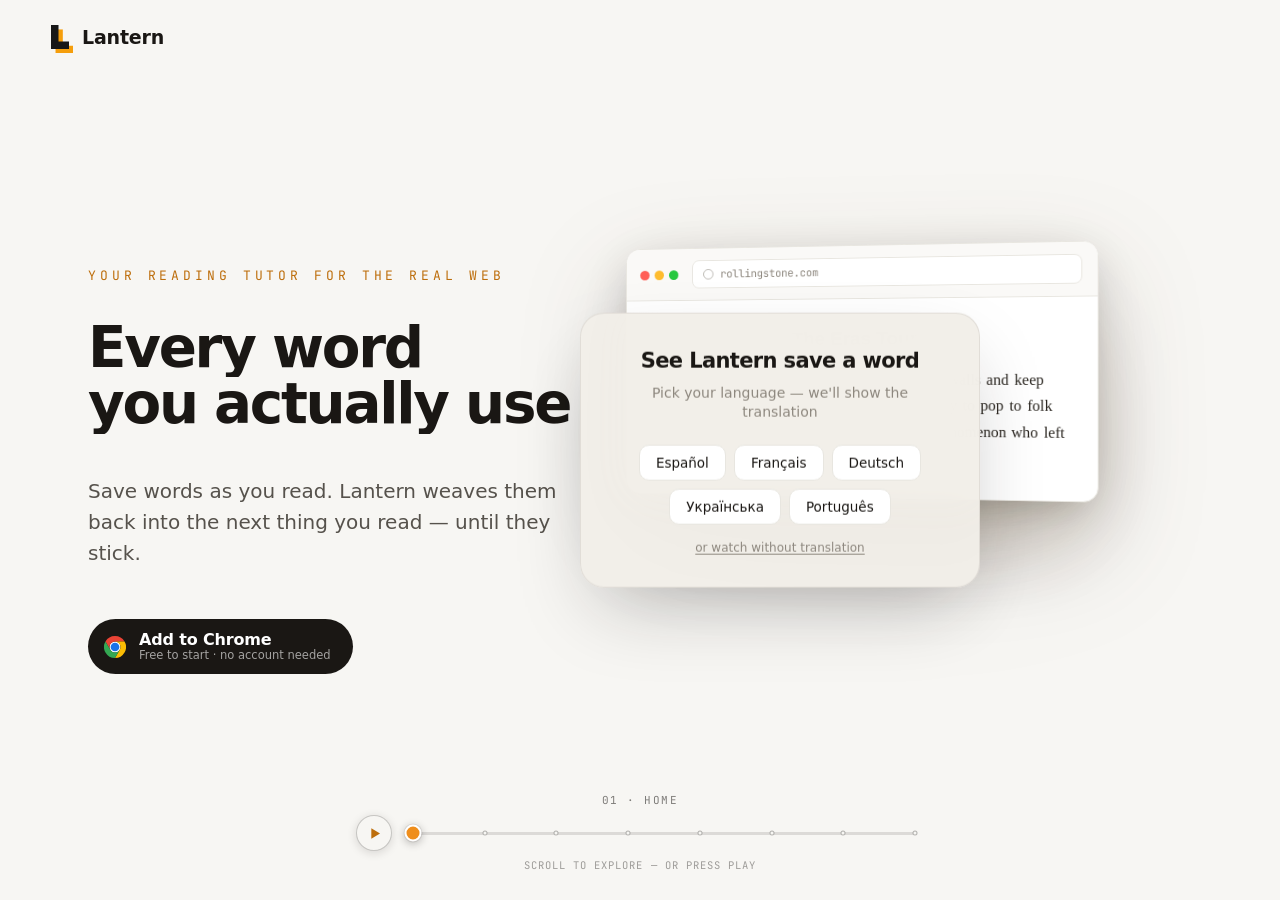
==== index.html @ 9d5beec1 "Mobile: adaptive browser-window height per screen (1-6), morphing Stop relying on hand-tuned per-pha" ====
<!DOCTYPE html>
<html lang="en">
<head>
<meta charset="UTF-8" />
<meta name="viewport" content="width=device-width, initial-scale=1.0" />
<title>Lantern — Learn Languages While You Read</title>
<meta name="description" content="Lantern turns any page you read into a language lesson — hard words glossed, passages simplified, the page talks back, every word quizzed until it sticks." />
<link rel="canonical" href="https://withlantern.ai/" />
<meta name="robots" content="index, follow, max-image-preview:large" />
<meta name="theme-color" content="#f5f0e8" />
<!-- Open Graph -->
<meta property="og:type" content="website" />
<meta property="og:url" content="https://withlantern.ai/" />
<meta property="og:site_name" content="Lantern" />
<meta property="og:locale" content="en_US" />
<meta property="og:title" content="Lantern — Learn Languages While You Read" />
<meta property="og:description" content="Your reading tutor for the real web — turn any page into a language lesson. Glossed, simplified, translated, discussed, and quizzed until the words stick." />
<meta property="og:image" content="https://withlantern.ai/og-image.png" />
<meta property="og:image:width" content="1200" />
<meta property="og:image:height" content="630" />
<meta property="og:image:alt" content="Lantern reading a web article — hard words glossed into your language as you read." />
<!-- Twitter -->
<meta name="twitter:card" content="summary_large_image" />
<meta name="twitter:title" content="Lantern — Learn Languages While You Read" />
<meta name="twitter:description" content="Your reading tutor for the real web — every page becomes a language lesson." />
<meta name="twitter:image" content="https://withlantern.ai/og-image.png" />
<meta name="twitter:image:alt" content="Lantern reading a web article — hard words glossed into your language as you read." />
<link rel="icon" type="image/svg+xml" href="favicon.svg" />
<!-- Structured data: Chrome extension is a SoftwareApplication -->
<script type="application/ld+json">
{
  "@context": "https://schema.org",
  "@type": "SoftwareApplication",
  "name": "Lantern",
  "applicationCategory": "EducationalApplication",
  "operatingSystem": "Chrome",
  "browserRequirements": "Requires Google Chrome",
  "url": "https://withlantern.ai/",
  "description": "Lantern is a Chrome extension that turns any page you read into a language lesson — hard words glossed, passages simplified, the page talks back, and every word is quizzed until it sticks.",
  "offers": { "@type": "Offer", "price": "0", "priceCurrency": "USD" }
}
</script>
<link rel="preconnect" href="https://fonts.googleapis.com" />
<link rel="preconnect" href="https://fonts.gstatic.com" crossorigin />
<link rel="preconnect" href="https://api.fontshare.com" crossorigin />
<link href="https://api.fontshare.com/v2/css?f[]=general-sans@400,500,600,700&display=swap" rel="stylesheet" />
<link href="https://fonts.googleapis.com/css2?family=JetBrains+Mono:wght@400;500;600&display=swap" rel="stylesheet" />
<link href="lantern-v3.css" rel="stylesheet" />
<style>
/* ===== HERO PHASE 2 ===== */

#hero .hero-stage { transition: transform 0.8s cubic-bezier(.4,0,.2,1); }
/* phase 2: wider browser slides left so its right edge stays on-screen */
body.hero-p2 #hero .hero-stage { transform: translateX(-5vw); }
/* P3 holds the stage exactly where P2 left it — the in-browser text is the SAME
   words (page-en → tr-page), so any stage shift here reads as that text jumping.
   Only the affordance (words → sentences) and the left copy change. */
body.hero-p3 #hero .hero-stage { transform: translateX(-5vw); }
/* P4: shift right + rise — browser moves noticeably between phases */
body.hero-p4 #hero .hero-stage { transform: translateX(calc(-5vw + 1.5%)) translateY(-28px); }
/* P5: shift left + drop */
body.hero-p5 #hero .hero-stage { transform: translateX(calc(-5vw - 4.5%)) translateY(12px); }

#hero .browser {
  position: relative;                /* tpanel + discuss dock anchor to the browser viewport */
  transform: perspective(1300px) rotateY(-4.4deg) scale(0.9);
  transform-origin: 50% 50%;
  transition: transform 0.8s cubic-bezier(.4,0,.2,1), box-shadow 0.6s ease;
}
/* tr-active: the browser holds still on ALL viewports — only the riser sentence
   card gets the 3D pop. Shadow stays neutral. */
body.hero-p3 #hero.tr-active .browser {
  transform: perspective(1300px) rotateY(0deg) !important;   /* flat — same pose as P2, browser holds still */
  box-shadow: inherit;
}
#hero .browser,
body.hero-p2 #hero .browser,
body.hero-p3 #hero .browser,
body.hero-p4 #hero .browser {
  width: min(593px, 41.1vw) !important;
  max-width: none !important;
}
body.hero-p2 #hero .browser { transform: perspective(1300px) rotateY(0deg) !important; }
body.hero-p3 #hero .browser { transform: perspective(1300px) rotateY(0deg) !important; }   /* flat, same as P2 — text doesn't tilt on the P2→P3 swap */
body.hero-p4 #hero .browser { transform: perspective(1300px) rotateY(0deg) !important; }   /* flat — same pose as Immerse, the frame doesn't tilt on the swap */
/* DISCUSS morph: once the chat dock is open (disc-open), the browser eases LEFT to
   become the left-hand backdrop object while the chat floats near screen-centre —
   applied on .browser (not the stage) so the stage-anchored dock holds still */
body.hero-p4.disc-open #hero .browser { transform: perspective(1300px) rotateY(0deg) translateX(-72px) !important; }
body.hero-p5 #hero .browser { transform: perspective(1300px) rotateY(0deg) !important; }   /* flat — same pose as Immerse */

#hero .hero-copy {
  transition: opacity 0.5s ease, transform 0.65s cubic-bezier(.4,0,.2,1);
}
body.hero-p2 #hero .hero-copy {
  opacity: 0;
  transform: translateX(-100px);
  pointer-events: none;
}

#hero .hw-card { transition: transform 0.45s cubic-bezier(.4,0,.2,1), opacity 0.35s ease; }
body.hero-p2 #hero .hw-card  { opacity: 0 !important; pointer-events: none; }
#hero .hw-card .wordcard { transform: rotate(var(--rot, 0deg)); }
/* big word-cards drift gently in the air once they settle (overrides lantern-v3.css, which pinned them static) */
#hero .hw-card.rested { animation: card-bob var(--cbdur, 4.6s) ease-in-out infinite; animation-delay: var(--cbdel, 0s); }
/* transitions live on the base selector so the return direction animates too */
#hero .hw-onboard { transition: opacity 0.3s ease; }
body.hero-p2 #hero .hw-onboard { opacity: 0; pointer-events: none; }
/* lang pill lives in the topbar — persistent (наскрізна): visible across EVERY
   hero phase, not only P3, so a returning visitor can always re-pick the gloss
   language. margin-left:auto pulls it out of the centre and groups it with the
   install pill on the right (logo alone left, controls clustered right). */
.topbar .hw-lang { position: relative; margin-left: auto; margin-right: clamp(14px, 2vw, 26px); opacity: 1; pointer-events: auto; transition: opacity 0.3s ease; }
.topbar { pointer-events: none; }
.topbar .brand, .topbar .hw-lang, .topbar .pill { pointer-events: auto; }

#hero .hero-copy   { grid-column: 1; grid-row: 1; }
#hero .hero-stage  { grid-column: 2; grid-row: 1; position: relative; }

#hero .hero-copy-p2 {
  grid-column: 1; grid-row: 1;
  align-self: center; min-width: 0; max-width: 420px;
  opacity: 0; transform: translateY(56px); pointer-events: none;
  transition: opacity 0.6s ease 0.18s, transform 0.72s cubic-bezier(.4,0,.2,1) 0.1s;
}
body.hero-p2 #hero .hero-copy-p2 { opacity: 1; transform: none; pointer-events: auto; }
#hero .hero-copy-p2 .p2-eyebrow,
#hero .hero-copy-p3 .p2-eyebrow,
#hero .hero-copy-p4 .p2-eyebrow {
  font-family: var(--mono, 'JetBrains Mono', monospace);
  font-size: 12px; letter-spacing: .22em; text-transform: uppercase;
  color: var(--amber-deep, #c96b00); margin-bottom: 32px;
}
#hero .hero-copy-p2 h2,
#hero .hero-copy-p3 h2,
#hero .hero-copy-p4 h2 {
  font-weight: 700; letter-spacing: -.035em;
  font-size: clamp(32px, 3.5vw, 50px); line-height: 1.04; margin: 0 0 34px;
}
#hero .hero-copy-p2 .p2-sub,
#hero .hero-copy-p3 .p2-sub,
#hero .hero-copy-p4 .p2-sub {
  font-size: clamp(15px, 1.5vw, 18px); color: var(--ink-70, rgba(26,23,20,.7));
  line-height: 1.58; max-width: 36ch; margin: 0;
}

/* HOME shows only the lead paragraph; this dense 2nd paragraph stays clipped away
   (clip-path + max-height:0) until SIMPLIFY (screen 2), where it reveals and gets
   simplified. overflow:visible lets the simp-dot peek out past the left edge. */
.hero-extra {
  overflow: visible;
  opacity: 0;
  max-height: 0;
  clip-path: inset(0 0 100% 0);
  transition: clip-path 1s cubic-bezier(.4,0,.2,1) 0.12s, opacity 0.65s ease 0.3s, max-height 1s cubic-bezier(.4,0,.2,1) 0.12s;
}
body.hero-p2 .hero-extra {
  clip-path: inset(0 -10px -40px -34px); /* negative left lets dot peek out */
  max-height: 500px;
  opacity: 1;
}

.scroll-cue { transition: opacity 0.3s ease; display: none !important; }
body.hero-p2 .scroll-cue { opacity: 0; }

/* mobile-only bottom nav cluster — hidden on desktop (shown in the ≤920px block) */
.m-navcluster { display: none; }
/* mobile-only relocated CTA clone — hidden on desktop */
.hcta-m { display: none; }
/* responsive visibility helpers */
.m-only { display: none; }
.d-only { display: block; }

/* worddeck: lift at-hero suppression in phase 2 */
body.hero-p2 #worddeck {
  opacity: 1 !important;
  pointer-events: auto !important;
  transition: opacity 0.35s ease, transform 0.5s cubic-bezier(.4,0,.2,1);
}

/* topbar stays transparent through every hero phase — modern floating header,
   no frosted band, no hairline. The controls (dark logo, gloss selector, dark
   pill) read fine on the light hero, and the content sits below the header line. */
body.hero-p2.at-hero .topbar {
  background: transparent !important;
  backdrop-filter: none !important;
  -webkit-backdrop-filter: none !important;
  box-shadow: none !important;
}
body.hero-p2.at-hero .topbar .nav-links {
  opacity: 1 !important; pointer-events: auto !important;
  transition: opacity 0.35s ease 0.2s;
}
body.hero-p2.at-hero .pill {
  opacity: 1 !important; visibility: visible !important;
  pointer-events: auto !important;
  transition: opacity 0.35s ease 0.25s, visibility 0s;
}

/* left nav dots */
.m-dotnav {
  position: fixed; left: 28px; top: 50%; transform: translateY(-50%);
  display: flex; flex-direction: column; gap: 8px; z-index: 200;
}
.m-dot-wrap {
  display: flex; align-items: center; gap: 9px;
  cursor: pointer; background: none; border: none; padding: 0;
}
.m-nav-slot {
  width: 15px; height: 15px; flex-shrink: 0;
  display: flex; align-items: center; justify-content: center;
}
.m-dot {
  width: 7px; height: 7px; border-radius: 50%;
  background: rgba(26,23,20,.25);
  transition: background 0.25s ease;
}
.m-icon {
  width: 15px; height: 15px; display: none;
  fill: var(--amber, #ef8e1c); stroke: var(--amber, #ef8e1c);
  stroke-width: 1; stroke-linecap: round; stroke-linejoin: round;
}
.m-dot-lbl {
  font-family: var(--mono, monospace); font-size: 10px;
  letter-spacing: .12em; text-transform: uppercase;
  color: rgba(26,23,20,.35); white-space: nowrap;
  opacity: 0; transition: color 0.3s ease, opacity 0.2s ease;
}
/* active tab — hide dot, show filled icon */
.m-dot-wrap.on .m-dot { display: none; }
.m-dot-wrap.on .m-icon { display: block; }
.m-dot-wrap.on .m-dot-lbl { color: var(--amber-deep, #c96b00); }
/* hover (non-active) */
.m-dot-wrap:not(.on):hover .m-dot { background: var(--ink, #1a1714); }
.m-dot-wrap:not(.on):hover .m-dot-lbl { color: var(--ink, #1a1714); }

/* === magnetic m-dotnav (mirrors index.html dotnav mechanic) === */
/* cancel the naive full-nav hover; per-dot opacity driven by --m instead */
.m-dotnav:hover .m-dot-lbl { opacity: 0; }
/* lean + swell driven by CSS vars set by JS */
.m-dot-wrap {
  transform: translateX(calc(var(--near, 0) * 6px + var(--m, 0) * 12px));
  transition: transform 0.14s ease-out;
}
.m-dotnav.peek .m-dot-lbl {
  opacity: var(--m, 0);
  transform: none;
  transition: opacity 0.12s, transform 0.14s;
}

/* ═══ desktop bottom deck — council verdict B: the side rail retires; navigation
   moves to a bottom media-player (caption + scrubber + PLAY), built mouse-native
   and as a real focusable slider. Driven through window.LanternPhases. ═══ */
#d-deck { display: none; }
@media (min-width: 921px) {
  .m-dotnav { display: none !important; }            /* side rail retired on desktop */
  .scroll-cue { display: none !important; }          /* deck's PLAY replaces the "scroll" hint */
  #d-deck {
    position: fixed; left: 50%; bottom: 26px; transform: translateX(-50%);
    z-index: 71; pointer-events: none;                /* children re-enable */
    display: flex; flex-direction: column; align-items: center; gap: 7px;
    transition: opacity .3s ease;
  }
  body.ph-cta #d-deck { opacity: 0; pointer-events: none; }   /* clear the install screen */
  .d-deck-cap {
    font-family: var(--mono, monospace); font-size: 11px; letter-spacing: .14em;
    text-transform: uppercase; white-space: nowrap; color: var(--ink, #1a1714);
    opacity: .55; transition: opacity .18s ease;
  }
  .d-deck-row { display: flex; align-items: center; gap: 12px; pointer-events: none; }
  /* quiet nav hint (council, 7/7): tells first-timers the page is scrollytelling.
     Lives under the scrubber, low-contrast, shown on HOME and faded once moved. */
  .d-deck-hint {
    font-family: var(--mono, monospace); font-size: 10.5px; letter-spacing: .1em;
    text-transform: uppercase; white-space: nowrap; color: var(--ink, #1a1714);
    opacity: 0; transform: translateY(-2px); pointer-events: none;
    transition: opacity .4s ease, transform .4s ease;
  }
  .d-deck-hint.show { opacity: .4; transform: none; }
  .d-playbtn {
    pointer-events: auto; flex-shrink: 0;
    width: 36px; height: 36px; border-radius: 50%;
    border: 1.5px solid rgba(26,23,20,.22); box-sizing: border-box;
    background: var(--paper, #f7f6f3); box-shadow: 0 2px 10px rgba(26,23,20,.14);
    display: flex; align-items: center; justify-content: center; padding: 0;
    cursor: pointer; transition: border-color .18s, background .18s, transform .12s;
  }
  .d-playbtn:hover { border-color: rgba(26,23,20,.42); }
  .d-playbtn:active { transform: scale(.92); }
  .d-playbtn:focus-visible { outline: 2px solid var(--amber, #ef8e1c); outline-offset: 3px; }
  .d-playbtn svg { width: 19px; height: 19px; fill: var(--amber-deep, #c96b00); }
  .d-playbtn .ic-stop { display: none; }
  .d-playbtn.playing { border-color: var(--amber, #ef8e1c); background: rgba(239,142,28,.10); }
  .d-playbtn.playing .ic-play { display: none; }
  .d-playbtn.playing .ic-stop { display: block; }

  .d-scrub {
    pointer-events: auto; width: min(46vw, 520px); padding: 13px 9px;
    cursor: pointer; touch-action: none; border-radius: 8px;
  }
  .d-scrub:focus-visible { outline: 2px solid var(--amber, #ef8e1c); outline-offset: 2px; }
  .d-scrub.drag:focus-visible, .d-scrub.drag:focus { outline: none; }
  .d-track { position: relative; height: 3px; border-radius: 2px; background: rgba(26,23,20,.12); }
  .d-tick {
    position: absolute; top: 50%; width: 5px; height: 5px; border-radius: 50%;
    transform: translate(-50%,-50%); background: var(--paper, #f7f6f3);
    border: 1px solid rgba(26,23,20,.30); box-sizing: border-box;
    transition: background .25s, border-color .25s;
  }
  .d-tick.passed { background: var(--amber, #ef8e1c); border-color: var(--amber, #ef8e1c); }
  .d-fill {
    position: absolute; left: 0; top: 0; bottom: 0; width: 0; border-radius: 2px;
    background: linear-gradient(90deg, rgba(239,142,28,.45), var(--amber, #ef8e1c));
    transition: width .45s cubic-bezier(.3,.1,.25,1);
  }
  .d-scrub.drag .d-fill { transition: none; }
  .d-ball {
    position: absolute; left: 0; top: 50%; width: 17px; height: 17px; border-radius: 50%;
    transform: translate(-50%,-50%); background: var(--amber, #ef8e1c);
    border: 2.5px solid #fff; box-sizing: border-box;
    box-shadow: 0 2px 8px rgba(26,23,20,.30), 0 0 0 1px rgba(26,23,20,.08);
    cursor: grab; transition: left .45s cubic-bezier(.3,.1,.25,1);
  }
  .d-scrub.drag .d-ball { transition: none; cursor: grabbing; }
  .d-goal {
    position: absolute; top: 50%; width: 13px; height: 13px; border-radius: 50%;
    transform: translate(-50%,-50%); border: 2px solid var(--amber-deep, #c96b00);
    box-sizing: border-box; opacity: 0; transition: opacity .25s ease;
  }
  .d-scrub.chasing .d-goal { opacity: .8; }
  @media (prefers-reduced-motion: reduce) {
    .d-fill, .d-ball, .d-tick { transition: none; }
  }
}

/* hero simplify dot: fade in after text is visible; on hover it eases up a touch
   (smooth, no bounce). transform MUST be in this transition list — this id rule
   overrides .simp-dot's own transform transition from lantern-v3.css, so without
   it the hover scale would snap instantly. */
#hero-simp-dot {
  opacity: 0; pointer-events: none;
  transition: opacity 0.35s ease 1s,
              transform 0.3s cubic-bezier(.25,.8,.35,1),
              box-shadow 0.3s ease, background 0.3s ease;
}
body.hero-p2 #hero-simp-dot { opacity: 1; pointer-events: auto; }
/* …but never in P3/P4 (hero-p2 stays on body there): the dot is invisible yet an explicit
   pointer-events:auto re-enables hit-testing through the page-en's pointer-events:none */
body.hero-p3 #hero-simp-dot { pointer-events: none !important; }
/* hover the dot → light amber wash hints "this paragraph will simplify",
   and the dot itself scales up smoothly */
#hero .sv-para.simp { border-radius: 9px; transition: background 0.25s ease; }
#hero .sv-para.simp:has(#hero-simp-dot:hover) { background: rgba(239,142,28,0.10); }
#hero-simp-dot:hover { transform: translate(-50%,-50%) scale(1.35); }

/* reading-level badge — a single chip pinned to the toolbar's top-right CORNER.
   It pops in showing C1 (the dense level), then the card FLIPS over to reveal B2.
   left/bottom:auto override lantern-v3.css's base .simp-level (left:50%, bottom:-28px),
   which would otherwise stretch this box across half the toolbar. */
.browser .url { position: relative; }
.browser .bbar { position: relative; }
.browser .simp-level {
  position: absolute; right: 24px; top: 50%; left: auto; bottom: auto;
  display: block; width: 34px; height: 22px;
  transform-origin: right center;
  opacity: 0; transform: translateY(-50%) scale(.5);
  transition: opacity .3s ease, transform .5s cubic-bezier(.2,1.12,.3,1);
  pointer-events: none; z-index: 4;
  perspective: 240px;                 /* gives the flip its depth */
}
.browser .simp-level.show { opacity: 1; transform: translateY(-50%) scale(1); }

/* the flipping card: two faces back-to-back, rotated on rolled */
.browser .simp-level .sl-flip {
  position: relative; width: 100%; height: 100%;
  transform-style: preserve-3d;
  transition: transform .62s cubic-bezier(.4,.05,.2,1);
}
.browser .simp-level.rolled .sl-flip { transform: rotateY(180deg); }
.browser .simp-level .sl-face {
  position: absolute; inset: 0;
  display: flex; align-items: center; justify-content: center;
  font-family: var(--mono,'JetBrains Mono',monospace);
  font-size: 10.5px; font-weight: 700; letter-spacing: .04em;
  border-radius: 7px;                 /* rounded-rect corners, matching the CEFR chips on the MY VOCAB cards */
  backface-visibility: hidden; -webkit-backface-visibility: hidden;
}
/* front = C1 (dense), amber */
.browser .simp-level .sl-front {
  color: var(--amber-deep,#c96b00); background: rgba(176,106,44,.10);
  border: 1px solid rgba(176,106,44,.3);
}
/* back = B2 (your level), green — pre-rotated so it faces out after the flip */
.browser .simp-level .sl-back {
  color: #fff; background: var(--green,#5a9e5f); border: 1px solid var(--green,#5a9e5f);
  transform: rotateY(180deg);
}
.browser .simp-level.rolled.pulse .sl-back { animation: slpulse .72s ease; }

/* ===== HERO PHASE 3 — Translate ===== */

/* All three article layers stay position:absolute — simultaneous crossfade, no layout shifts */
#hero .browser .page { min-height: 220px; overflow: hidden; transition: min-height 1s cubic-bezier(.4,0,.2,1) 0.12s; }
/* P2: browser expands smoothly as the 2nd paragraph reveals — min-height drives height, pages stay absolute */
body.hero-p2 #hero .browser .page { min-height: 340px; }

#hero .page-en {
  position: absolute; top: 0; left: 0; right: 0;
  overflow: visible;
  transition: opacity 0.26s ease;
}
body.hero-p3 #hero .page-en { opacity: 0; pointer-events: none; transition: opacity 0.20s ease; }

/* translation page */
#hero .tr-page {
  position: absolute; top: 0; left: 0; right: 0;
  padding: 26px 32px;
  opacity: 0; pointer-events: none;
  transition: opacity 0.26s ease, padding-right 0.45s cubic-bezier(.34,.1,.64,1);
}
body.hero-p3 #hero .tr-page { opacity: 1; pointer-events: auto; transition: opacity 0.34s ease, padding-right 0.45s cubic-bezier(.34,.1,.64,1); }

/* layer-swap must not move text: .hl and .sel carry 3px side padding, pulled
   back with negative margins so both layers flow exactly like plain text —
   P2→P3 changes the affordance, never the position */
#hero .page-en .hl { margin: 0 -3px; }
#hero .tr-page .sel { margin: -1px -3px; }

/* p2 copy exits */
body.hero-p3 #hero .hero-copy-p2 { opacity: 0; transform: translateX(-120px); pointer-events: none; }

/* browser stays at p2 position — hero-stage inherits hero-p2 transform */

/* browser nudges left when the translate panel opens, giving it room */
body.hero-p3 #hero.panel-open .hero-stage { transform: translateX(calc(-5vw - 36px)); }

/* p3 copy slides in */
#hero .hero-copy-p3 {
  grid-column: 1; grid-row: 1;
  align-self: center; min-width: 0;
  opacity: 0; transform: translateY(48px); pointer-events: none;
  transition: opacity 0.6s ease 0.28s, transform 0.72s cubic-bezier(.4,0,.2,1) 0.18s;
}
body.hero-p3 #hero .hero-copy-p3 { opacity: 1; transform: none; pointer-events: auto; }

/* translate card: a compact popup that pops out next to the sentence.
   It is reparented to <body> on init so position:fixed resolves against the
   viewport (the hero-stage carries a transform, which would otherwise become
   the containing block). left/top come from the live sentence rect in JS;
   transform-origin (--tc-ox / --tc-oy) points the pop toward the text. */
/* .tcard = the fixed-positioned, gently-floating shell (left/top set in JS).
   The float lives here as a transform animation; the one-time pop-in lives on
   .tc-pop inside — two elements so the two transforms never fight. The card
   floats on its own gentle cycle while, in Translate, the page browser is frozen
   (see the rule below) — so the card is the ONLY thing moving, not the reverse. */
.tcard {
  position: fixed; left: 0; top: 0; z-index: 60;
  width: 343px; max-width: min(374px, 86vw);
  pointer-events: none;
  animation: tcbob 4.5s ease-in-out infinite;
}
@keyframes tcbob { 0%, 100% { transform: translateY(0); } 50% { transform: translateY(-4px); } }
/* Translate = the card is the live element: freeze the browser's bob so it sits
   dead still and only the card floats (the opposite of every other phase). */
body.hero-p3 #hero .floatwrap { animation: none !important; transform: none !important; }

.tc-pop {
  background: rgba(255,255,255,.94);
  -webkit-backdrop-filter: blur(16px) saturate(1.4);
  backdrop-filter: blur(16px) saturate(1.4);
  border: 1px solid var(--line);
  border-radius: 15px;
  box-shadow: 0 26px 54px -22px rgba(26,23,20,.42), 0 6px 16px -10px rgba(26,23,20,.16);
  overflow: hidden;
  font-family: var(--sans);
  opacity: 0;
  transform: translateY(7px) scale(.95);
  transform-origin: var(--tc-ox, 24px) var(--tc-oy, 0%);
  transition: opacity 0.2s ease, transform 0.44s cubic-bezier(.2,1.05,.3,1), height 0.42s cubic-bezier(.3,.82,.32,1);
}
.tcard.show .tc-pop { opacity: 1; transform: none; pointer-events: auto; }
/* the demo pointer that flies in to "click" the sentence open — viewport-fixed so
   it tracks the live sentence rect (reuses .hw-cursor visuals; hidden ≤1000px) */
.hw-cursor.tr-cursor { position: fixed; z-index: 62; }
/* switching sentences: the card glides to the new spot (and stretches its height
   in JS) instead of fade-repopping */
.tcard.tc-gliding { transition: left 0.42s cubic-bezier(.3,.82,.32,1), top 0.42s cubic-bezier(.3,.82,.32,1); }

/* header bar: a warm strip with the translate glyph + language direction */
.tc-bar {
  display: flex; align-items: center; gap: 7px;
  padding: 9px 14px;
  background: var(--paper-2, #f1efe9);
  border-bottom: 1px solid var(--line-soft);
}
.tc-glyph { width: 15px; height: 15px; color: var(--amber, #ef8e1c); display: flex; }
.tc-glyph svg { width: 15px; height: 15px; }
.tc-title {
  font-family: var(--mono, monospace); font-size: 10px; font-weight: 600;
  letter-spacing: .15em; text-transform: uppercase; color: var(--ink-70, #5c574f);
}
/* pin + close — top-right of the card; need their own pointer-events since .tcard is none */
.tc-pin, .tc-close {
  flex-shrink: 0; padding: 0;
  display: flex; align-items: center; justify-content: center;
  width: 20px; height: 20px;
  border: none; border-radius: 6px; background: transparent; cursor: pointer;
  color: var(--ink-45, #8d877e); pointer-events: auto;
  transition: background .18s ease, color .18s ease;
}
.tc-pin { margin-left: auto; }   /* the pin opens the right-side cluster */
.tc-pin:hover, .tc-close:hover { background: rgba(26,23,20,.08); color: var(--ink, #1a1714); }
.tc-pin.pinned { color: var(--amber, #ef8e1c); background: rgba(239,142,28,.12); }
.tc-pin svg { width: 14px; height: 14px; }
.tc-pin.pinned svg path:last-child { fill: currentColor; }
.tc-close svg { width: 13px; height: 13px; }
/* language direction — moved to a footer strip at the bottom of the card */
.tc-foot {
  display: flex; align-items: center; justify-content: flex-end;
  padding: 8px 15px; border-top: 1px solid var(--line-soft);
}
.tc-lang {
  font-family: var(--mono, monospace); font-size: 10px; font-weight: 600;
  letter-spacing: .12em; text-transform: uppercase; color: var(--ink-45, #8d877e);
}
.tc-body { padding: 13px 15px 15px; }
.tc-src {
  font-size: 13px; line-height: 1.5; color: var(--ink-45, #8d877e);
  display: -webkit-box; -webkit-box-orient: vertical; -webkit-line-clamp: 2; overflow: hidden;
}
.tc-rule { height: 1px; background: var(--line-soft); margin: 11px 0; }
.tc-tgt { font-size: 15px; line-height: 1.55; color: var(--ink, #1a1714); }
.tc-tgt .tw {
  display: inline-block; opacity: 0; transform: translateY(6px);
  animation: twWave 0.5s cubic-bezier(.2,.7,.2,1) both;
}

/* "go next" pill — sits under the card; left/top set in JS, fades in + gently
   bobs once the translation has played. Click (or scroll) → next screen. */
.tc-next {
  position: fixed; left: 0; top: 0; z-index: 60;
  display: inline-flex; align-items: center; gap: 7px;
  padding: 9px 17px;
  font-family: var(--sans); font-size: 13px; font-weight: 600; letter-spacing: .01em;
  color: var(--ink, #1a1714);
  background: rgba(255,255,255,.94);
  -webkit-backdrop-filter: blur(16px) saturate(1.4); backdrop-filter: blur(16px) saturate(1.4);
  border: 1px solid var(--line); border-radius: 999px;
  box-shadow: 0 12px 26px -14px rgba(26,23,20,.42), 0 2px 8px -4px rgba(26,23,20,.16);
  cursor: pointer;
  opacity: 0; transform: translateY(6px);
  /* NOTE: no `transform` in the transition — the bob + press keyframes own
     transform; a .4s transform transition would fight the keyframes at every
     bob→press handoff and make the auto-press jitter instead of depress cleanly */
  transition: opacity .3s ease, box-shadow .2s ease;
  pointer-events: none;
}
.tc-next.show { opacity: 1; pointer-events: auto; animation: tcNextBob 2.4s ease-in-out infinite; }
.tc-next:hover { box-shadow: 0 14px 30px -14px rgba(26,23,20,.5), 0 2px 8px -4px rgba(26,23,20,.18); }
.tc-next .arr { color: var(--amber, #ef8e1c); font-weight: 700; transition: transform .25s ease; }
.tc-next:hover .arr { transform: translateX(3px); }
@keyframes tcNextBob { 0%, 100% { transform: translateY(0); } 50% { transform: translateY(-3px); } }
/* tactile press: a quick depress + amber ripple — fires on click and (under PLAY)
   as the visible cause of the auto-advance. Overrides the bob while it plays. */
.tc-next.press { animation: tcNextPress .28s ease; }
/* translateY(0) is pinned at every stop so the handoff back to the bob (which
   also rests at translateY(0)) is seamless — only `scale` moves during the press */
@keyframes tcNextPress {
  0%   { transform: translateY(0) scale(1);   box-shadow: 0 12px 26px -14px rgba(26,23,20,.42), 0 0 0 0 rgba(239,142,28,.5); }
  32%  { transform: translateY(0) scale(.93); box-shadow: 0 6px 14px -10px rgba(26,23,20,.4), 0 0 0 4px rgba(239,142,28,.32); }
  100% { transform: translateY(0) scale(1);   box-shadow: 0 12px 26px -14px rgba(26,23,20,.42), 0 0 0 12px rgba(239,142,28,0); }
}
/* under PLAY the pill is auto-pressed (not waiting for a click), so the idle bob
   serves no purpose — and its mid-cycle handoff into/out of the press read as a
   strange one-off jitter. Hold it still: no bob, just the clean depress. */
.tc-next.show.still { animation: none; transform: translateY(0); }
.tc-next.show.still.press { animation: tcNextPress .28s ease; }
@media (prefers-reduced-motion: reduce) { .tc-next.show { animation: none; } }
/* the chat is tall on phones — its "next" cue would land in the bottom cards +
   scrubber. Mobile already walks on via the scrubber, so hide it there. */
@media (max-width: 920px) { #hero-disc-next, #hero-home-next, #hero-prac-next, #hero-simp-next, #hero-tc-next { display: none !important; } }

/* ===== HERO PHASE 3.5 — Immersion (read the whole article in your language) =====
   Builds on the Translate browser. The article is a 3D flip card: the front face
   is English with our saved words in blue; the ↻ control flips it once and the
   back face shows the same article in the chosen gloss language, our words in
   violet. The article "stays English" everywhere else — this is the one screen
   that reads it through. */
#hero .imm-page {
  position: absolute; top: 0; left: 0; right: 0;
  padding: 26px 32px; perspective: 1400px;
  opacity: 0; pointer-events: none; transition: opacity 0.28s ease;
}
body.hero-imm #hero .imm-page { opacity: 1; pointer-events: auto; }
/* immersion owns the article surface — the translate layer steps aside */
body.hero-imm #hero .tr-page { opacity: 0 !important; pointer-events: none; }

#hero .imm-surface { position: relative; min-height: 196px; }
#hero .imm-face { top: 0; left: 0; right: 0; }
#hero .imm-front { position: relative; }
#hero .imm-back  { position: absolute; opacity: 0; pointer-events: none; }
/* per-word morph — each word transitions as a unit */
#hero .imm-word { display: inline-block; transition: opacity 0.22s ease, transform 0.27s cubic-bezier(.2,.8,.2,1); }
#hero .imm-face.imm-out .imm-word { opacity: 0; transform: translateY(-7px); }
#hero .imm-face.imm-in  .imm-word { opacity: 0; transform: translateY(7px); transition: none; }
#hero .imm-title { font-family: 'General Sans', sans-serif; font-weight: 700; font-size: 21px; margin: 0 0 14px; text-align: center; }
#hero .imm-p  { margin: 0; }
#hero .imm-p.imm-p2 { margin: 18px 0 0; }
/* our saved words, marked on both faces — blue in English, violet once translated */
#hero .imm-w { border-radius: 4px; padding: 0 3px; transition: background .25s, color .25s; }
#hero .imm-front .imm-w { background: #e3edfd; color: #2f6fd6; }
#hero .imm-back  .imm-w { background: #efe4fb; color: #7b46cf; }
#hero .tr-page   .imm-w { background: #e3edfd; color: #2f6fd6; }

/* ↻ flip control — reuses the in-browser pill; bottom-right like Discuss */
#hero-imm-fab {
  opacity: 0; transform: translateY(10px); pointer-events: none; z-index: 6;
  transition: opacity 0.3s ease, transform 0.38s cubic-bezier(.2,.85,.25,1);
  border-radius: 999px;
}
#hero-imm-fab.show { opacity: 1; transform: none; pointer-events: auto; }
#hero-imm-fab.press { transform: scale(.93); transition: transform 0.12s ease; }
#hero-imm-fab.gone  { opacity: 0; transform: scale(.9); pointer-events: none; transition: opacity 0.22s ease, transform 0.25s ease; }
#hero-imm-fab .dc-ico { color: var(--amber-deep, #c96b00); }
/* the icon spins with the page each way it swaps (forward into your language,
   back into English) */
#hero-imm-fab .dc-ico svg { transition: transform 1s cubic-bezier(.52,0,.18,1); }
body.imm-flipped #hero-imm-fab .dc-ico svg { transform: rotate(360deg); }

/* Immersion copy — slides in from the right like the other phase copies */
#hero .hero-copy-imm {
  grid-column: 1; grid-row: 1; align-self: center; min-width: 0; max-width: 420px;
  opacity: 0; transform: translateX(120px); pointer-events: none;
  transition: opacity 0.6s ease 0.12s, transform 0.72s cubic-bezier(.4,0,.2,1) 0.08s;
}
body.hero-imm #hero .hero-copy-imm { opacity: 1; transform: none; pointer-events: auto; }
body.hero-imm #hero .hero-copy-p3  { opacity: 0; transform: translateX(-120px); pointer-events: none; }
#hero .hero-copy-imm .p2-eyebrow {
  font-family: var(--mono, 'JetBrains Mono', monospace);
  font-size: 12px; letter-spacing: .22em; text-transform: uppercase;
  color: var(--amber-deep, #c96b00); margin-bottom: 32px;
}
#hero .hero-copy-imm h2 { font-weight: 700; letter-spacing: -.035em; font-size: clamp(32px, 3.5vw, 50px); line-height: 1.04; margin: 0 0 34px; }
#hero .hero-copy-imm .p2-sub { font-size: clamp(15px, 1.5vw, 18px); color: var(--ink-70, rgba(26,23,20,.7)); line-height: 1.58; max-width: 36ch; margin: 0; }

@media (max-width: 920px) {
  #hero .hero-copy-imm { grid-column: 1 !important; grid-row: 1 !important; width: 90vw !important; max-width: none !important; margin-left: auto !important; margin-right: auto !important; padding: 0; min-width: 0; align-self: start; transform: none; }
  body.hero-imm #hero .hero-copy-imm { transform: translateY(-12px); }
  #hero .hero-copy-imm h2 { display: -webkit-box !important; -webkit-box-orient: vertical; -webkit-line-clamp: 2; overflow: hidden; font-size: clamp(24px, 7vw, 38px) !important; margin-bottom: 0; line-height: 1.1; }
  #hero .hero-copy-imm .p2-eyebrow { font-size: 10px; letter-spacing: .18em; margin-bottom: 8px; }
  #hero .hero-copy-imm .p2-sub { display: -webkit-box !important; -webkit-box-orient: vertical; -webkit-line-clamp: 3; overflow: hidden; margin: 9px auto 0 !important; max-width: none; font-size: 13px !important; line-height: 1.45; }
  #hero-imm-next { display: none !important; }
  body.hero-imm #hero .browser .page { min-height: 380px !important; }
  /* the flip-card article is authored at desktop sizes (26/32 padding, 21px title)
     and the gloss-language text (de/uk) runs ~20% longer than English. The immerse
     page is capped at 330px so it stays clear of the vocab strip below, and .page
     is overflow:hidden — so shrink the article to fit that height for every language
     (verified against Ukrainian, the longest, at 360px) rather than clipping it. */
  #hero .imm-page { padding: 13px 16px !important; }
  #hero .imm-title { font-size: 15px !important; margin: 0 0 8px !important; }
  #hero .imm-p { font-size: 12.5px !important; line-height: 1.48 !important; }
  #hero .imm-p.imm-p2 { margin: 9px 0 0 !important; }
  body.hero-imm #hero .imm-surface { min-height: auto !important; }
}

/* IMMERSE layout swap (desktop only): browser moves left, copy text moves right.
   Practice (p5) and Discuss (p4) inherit the SAME layout so the browser window
   stays glued in place across Immerse → Practice → Discuss — only the in-window
   content and the right-hand copy swap. No column jump between these screens. */
@media (min-width: 921px) {
  body.hero-imm #hero .hero-inner,
  body.hero-p4 #hero .hero-inner,
  body.hero-p5 #hero .hero-inner { grid-template-columns: minmax(0, 1fr) minmax(0, 0.82fr); }
  body.hero-imm.hero-p3 #hero .hero-stage,
  body.hero-p4 #hero .hero-stage,
  body.hero-p5 #hero .hero-stage { grid-column: 1; transform: none; }
  body.hero-imm #hero .hero-copy-imm,
  body.hero-p4 #hero .hero-copy-p4,
  body.hero-p5 #hero .hero-copy-p5 { grid-column: 2; }
  body.hero-imm #hero .browser .page { min-height: 400px; }
}
body.hero-imm #hero .imm-surface { min-height: 240px; }

/* ===== HERO PHASE 4 — Discuss (the page talks back) =====
   The floating tilted chat is retired: a side panel docks INSIDE the browser
   frame, flush under the toolbar — the exact shape of a real Chrome side
   panel. The article stays visible on the left as grounding. */

/* p3 copy exits, p4 copy slides in — mirror of the p2->p3 swap */
body.hero-p4 #hero .hero-copy-p3 { opacity: 0; transform: translateX(-120px); pointer-events: none; }
#hero .hero-copy-p4 {
  grid-column: 1; grid-row: 1;
  align-self: center; min-width: 0;
  opacity: 0; transform: translateX(-32px); pointer-events: none;
  transition: transform 0.55s cubic-bezier(.4,0,.2,1) 0.15s;
}
body.hero-p4 #hero .hero-copy-p4 { opacity: 1; transform: none; pointer-events: auto; }

/* the translate sentences go quiet — P4 reads the article, doesn't translate it */
body.hero-p4 #hero .tr-page .sel { pointer-events: none; }
#hero.panel-open .tr-page .sel { pointer-events: none; }

/* this headline runs one word longer than its siblings — a notch smaller
   keeps "The page talks back." clear of the window's left edge */
#hero .hero-copy-p4 h2 { font-size: clamp(34px, 3.4vw, 48px); }

/* the vocab deck stays on screen in P4 — the "word used" spark flies to it
   and its progress ring ticks up */

/* "Discuss the article" pill — bottom-right of the page, like the real extension */
#hero-disc-fab {
  opacity: 0; transform: translateY(10px); pointer-events: none; z-index: 6;
  transition: opacity 0.3s ease, transform 0.38s cubic-bezier(.2,.85,.25,1);
  border-radius: 999px;
}
#hero-disc-fab.show  { opacity: 1; transform: none; pointer-events: auto; }
#hero-disc-fab.press { transform: scale(.93); transition: transform 0.12s ease; }
#hero-disc-fab.gone  { opacity: 0; transform: scale(.9); pointer-events: none; transition: opacity 0.22s ease, transform 0.25s ease; }

/* the chat popup sits flush under the toolbar at the right of the browser frame.
   Height is auto so the dock grows to fit its content without any internal scroll. */
#hero-dock {
  position: absolute; top: 56px; left: 285px; width: 308px; z-index: 7;
  max-height: calc(100% - 66px);
  background: #fff; border: 1px solid var(--line); border-radius: 14px;
  box-shadow: 0 26px 48px -20px rgba(26,23,20,.30), 0 8px 18px -10px rgba(26,23,20,.14);
  display: flex; flex-direction: column; overflow: hidden;
  opacity: 0; transform: translateX(-18px) scale(.97);
  transform-origin: top left;            /* floats near screen-centre, slightly left; the browser eases left behind it */
  transition: opacity 0.25s ease, transform 0.38s cubic-bezier(.2,.85,.25,1);
  pointer-events: none;
}
#hero-dock.show { opacity: 1; transform: none; pointer-events: auto; }
#hero-dock .cw-body  { flex: 1 1 auto; min-height: 0; height: auto; overflow-y: auto; padding: 14px 16px 10px; }
#hero-dock .cw-foot  { flex: 0 0 auto; padding: 9px 14px 15px; border-top: 1px solid var(--line-soft); }
#hero-dock .cw-bot   { font-size: 14px; line-height: 1.55; }
#hero-dock .cw-user  { font-size: 13.5px; }

/* "word used" credit: the typed word flashes green in the bubble and a
   spark flies to its deck card, whose progress ring ticks up */
#hero-dock .cw-user .cw-saved { box-shadow: inset 0 -2px 0 var(--green, #2f9e5f); }
.cw-saved.used { animation: usedflash 0.9s ease; }
@keyframes usedflash { 30% { background: rgba(47,158,95,.22); } }
.use-spark {
  position: fixed; z-index: 96; width: 10px; height: 10px; border-radius: 50%;
  margin: -5px 0 0 -5px; pointer-events: none;
  background: var(--green, #2f9e5f); box-shadow: 0 0 0 4px rgba(47,158,95,.18);
  transition: transform 0.55s cubic-bezier(.3,.1,.3,1), opacity 0.2s ease 0.4s;
}

/* skeleton shimmer while "reading" — brief and honest */
.dk-skel { display: flex; flex-direction: column; gap: 9px; padding: 4px 0; transition: opacity 0.22s ease; }
.dk-skel i {
  height: 11px; border-radius: 6px;
  background: linear-gradient(100deg, var(--paper-2, #eeedea) 38%, #f8f6f2 50%, var(--paper-2, #eeedea) 62%);
  background-size: 220% 100%;
  animation: dkshine 1.1s linear infinite;
}
.dk-skel i:nth-child(2) { width: 88%; }
.dk-skel i:nth-child(3) { width: 72%; }
@keyframes dkshine { from { background-position: 130% 0; } to { background-position: -90% 0; } }
.dk-skel.out { opacity: 0; }

/* summary: mono micro-label + three bullets that stream in */
.dk-label {
  font-family: var(--mono, monospace); font-size: 10px; font-weight: 600;
  letter-spacing: .18em; text-transform: uppercase; color: var(--ink-45, #8d877e);
  margin: 2px 0 9px; opacity: 0; transition: opacity 0.4s ease;
}
.dk-label.on { opacity: 1; }
.dk-label .lvl { color: var(--green, #2f9e5f); }
.dk-b { display: flex; gap: 9px; font-size: 14px; line-height: 1.5; color: var(--ink, #1a1714); padding: 3px 0; }
.dk-b .dk-dot { width: 5px; height: 5px; border-radius: 50%; background: var(--amber, #ef8e1c); margin-top: 8px; flex-shrink: 0; opacity: 0; transition: opacity 0.3s ease; }
.dk-b.live .dk-dot { opacity: 1; }

/* the sentence an answer cites pulses amber in the article — grounding made visible */
#hero .tr-page .sel.cite { animation: citepulse 1.25s ease 2; border-radius: 4px; }
@keyframes citepulse { 0%, 100% { background: transparent; } 38% { background: rgba(239,142,28,.2); } }

/* progress ring 3D pop — the ring jumps toward the viewer when a word is used.
   Targets the ring (.wd-prog), NOT the whole card: a card-level transform here
   with fill 'both' used to stick at transform:none after the pop and kill the
   resting tilt + hover lift on every card that had ever been used. The ring has
   no rest/hover transform of its own, so it can hold the pop freely. */
@keyframes ring-pop {
  0%   { transform: none; }
  38%  { transform: perspective(72px) translateZ(5px) scale(1.16); }
  100% { transform: none; }
}
.wd-card.ring-pop .wd-prog { animation: ring-pop 0.52s cubic-bezier(.2,.85,.3,1) both; }

/* once the page scrolls past the hero to the CTA, hero chrome bows out */
.m-dotnav { transition: opacity 0.3s ease; }
body.at-close .m-dotnav { opacity: 0; pointer-events: none; }
body.past-hero #worddeck { opacity: 0 !important; pointer-events: none !important; transition: opacity 0.3s ease; }
/* snap departing phase copy out instantly — kills double-exposure overlap between phases */
#hero .phase-exit { transition: opacity 0.09s ease, transform 0.09s ease !important; }

/* ===== HERO SIMP STATE — departure-board after simplification completes ===== */

@keyframes board-out {
  from { opacity: 1; transform: rotateX(0deg);   }
  to   { opacity: 0; transform: rotateX(-55deg); }
}
@keyframes board-in {
  from { opacity: 0; transform: rotateX(55deg); }
  to   { opacity: 1; transform: rotateX(0deg);  }
}
/* "first" spreads into the gap between "We" and "invented" */
@keyframes first-spread {
  0%   { max-width: 0;     opacity: 0; }
  52%  { max-width: 280px; opacity: 0; }
  100% { max-width: 280px; opacity: 1; }
}

/* p2 copy: staggered flip-out */
body.hero-simp #hero .hero-copy-p2 { pointer-events: none; perspective: 600px; }
body.hero-simp #hero .hero-copy-p2 .p2-eyebrow { animation: board-out 0.2s ease-in 0s     both; transform-origin: top center; }
body.hero-simp #hero .hero-copy-p2 h2          { animation: board-out 0.2s ease-in 0.07s   both; transform-origin: top center; }
body.hero-simp #hero .hero-copy-p2 .p2-sub     { animation: board-out 0.2s ease-in 0.13s   both; transform-origin: top center; }

/* simp-done copy */
#hero .hero-copy-simp {
  grid-column: 1; grid-row: 1;
  align-self: center; min-width: 0;
  opacity: 0; pointer-events: none;
}
body.hero-simp #hero .hero-copy-simp { opacity: 1; pointer-events: auto; perspective: 600px; }
body.hero-simp #hero .hero-copy-simp .sc-pre { animation: board-in 0.26s cubic-bezier(.2,.8,.3,1) 0.14s both; transform-origin: bottom center; }
body.hero-simp #hero .hero-copy-simp .sc-h   { animation: board-in 0.26s cubic-bezier(.2,.8,.3,1) 0.26s both; transform-origin: bottom center; }

#hero .hero-copy-simp .sc-pre {
  font-size: clamp(16px, 1.6vw, 22px);
  color: var(--ink-70, rgba(26,23,20,.7));
  margin: 0 0 20px; line-height: 1.5;
}
#hero .hero-copy-simp .sc-h {
  font-weight: 700; letter-spacing: -.03em;
  font-size: clamp(32px, 3.8vw, 52px); line-height: 1.08; margin: 0;
  /* the copy column is a fixed ~481px (wrap caps content at 1200), and the browser
     is pulled left 5vw over its right ~50px — "the living dictionary." is itself
     ~481px, so it slid under the frame. Cap the headline so the long line wraps
     ("the living" / "dictionary.") and always clears the browser. */
  max-width: 360px;
}

/* verb cycle: made → built → created → invented (3 departure-board flips) */
@keyframes verb-out    { to   { transform:rotateX(-90deg); opacity:0; } }
@keyframes verb-in-mid { from { transform:rotateX(80deg);  opacity:0; } }
@keyframes verb-in-end {
  0%   { transform:rotateX(80deg); opacity:0; }
  60%  { transform:rotateX(-8deg); opacity:1; }
  80%  { transform:rotateX(3deg); }
  100% { transform:rotateX(0deg); }
}
/* "made" rides in WITH the headline in plain ink (no separate wipe), then lights
   amber and departure-board flips to "invented" */
#hero .hero-copy-simp .sc-verb {
  display:inline-block; vertical-align:baseline;
  color: inherit; transition: color .32s ease;
}
#hero .hero-copy-simp .sc-verb.amber { color: var(--amber-deep,#c96b00); }
body.hero-simp #hero .hero-copy-simp .sc-verb.v-out { animation:verb-out     0.22s ease-in  both !important; }
body.hero-simp #hero .hero-copy-simp .sc-verb.v-end { animation:verb-in-end  0.45s ease-out both !important; }

/* ===== HERO PHASE 5 — In-page exercises ===== */

/* p4 copy exits when P5 arrives (hero-p4 class is removed, so copy-p4 reverts to hidden;
   hero-copy-p5 enters with the same slide-in pattern as p2/p3/p4) */
#hero .hero-copy-p5 {
  grid-column: 1; grid-row: 1;
  align-self: center; min-width: 0;
  opacity: 0; transform: translateY(44px); pointer-events: none;
  transition: opacity 0.6s ease 0.28s, transform 0.72s cubic-bezier(.4,0,.2,1) 0.18s;
}
body.hero-p5 #hero .hero-copy-p5 { opacity: 1; transform: none; pointer-events: auto; }
/* the MY VOCAB rail (#worddeck) is fixed to the viewport's right edge (right:20px,
   162px wide). On laptop-width viewports its footprint overhangs the right copy
   column, so the wide "Instant exercises." heading runs under it. Reserve the deck's
   footprint on the right of the P5 copy — it shrinks to 0 once the viewport is wide
   enough that the deck clears the centred 1200px wrap (~1500px+). */
@media (min-width: 921px) {
  #hero .hero-copy-p5 { padding-right: clamp(0px, calc(150px - (100vw - 1200px) / 2), 150px); }
}
/* hero-p3 stays on the body in P5 (additive classes), so the P3 copy is still
   "on" — slide it out, the way P4 does, or it double-exposes under the P5 copy */
body.hero-p5 #hero .hero-copy-p3 { opacity: 0; transform: translateX(-120px); pointer-events: none; }

/* ex-page: absolutely positioned by default (like .tr-page), shown in P5 */
#hero .ex-page {
  position: absolute; top: 0; left: 0; right: 0;
  padding: 26px 32px;
  opacity: 0; pointer-events: none;
  /* leaving Practice, the exercises lift up + fade — they "fly off" rather than
     just cross-fading into Discuss. The slide only animates on EXIT: the
     hero-p5 rule below omits transform from its transition, so entry snaps the
     offset away invisibly (while still at opacity 0) and only fades in. */
  transform: translateY(-26px);
  transition: opacity 0.3s ease, transform 0.42s cubic-bezier(.5,0,.85,.3), padding-right 0.45s cubic-bezier(.34,.1,.64,1);
}
body.hero-p5 #hero .ex-page {
  opacity: 1; pointer-events: auto;
  transform: none;
  transition: opacity 0.34s ease;
}
/* hero-p3 stays active in P5 (browser stays wide), but tr-page must hide */
body.hero-p5 #hero .tr-page {
  opacity: 0; pointer-events: none; position: absolute;
  padding-right: 0; transition: opacity 0.20s ease;
}

/* HUD (inq-hud reused from lantern-v3.css) — hidden until P5 */
#hero .hx-hud { display: none; }
body.hero-p5 #hero .hx-hud { display: block; }

/* menu dropdowns inside the browser — open upward so they don't overflow the frame */
#hero .ex-page .inqgap .menu {
  top: auto; bottom: calc(100% + 7px);
  min-width: 98px; border-radius: 9px;
}
#hero .ex-page .inqgap .menu button { font-size: 12px; padding: 5px 10px; border-radius: 6px; }
/* first gap (genre) is near the top — flip its menu to open downward */
#hero .ex-page .gap-first .menu { top: calc(100% + 7px); bottom: auto; }
/* Oops! bubble base — mobile media query has these too; duplicated here so desktop gets them */
.ex-bubble {
  position: absolute; bottom: calc(100% + 8px); left: 50%;
  z-index: 30; white-space: nowrap;
  font-family: var(--sans, 'General Sans', sans-serif);
  font-weight: 700; font-size: 13px; letter-spacing: .01em;
  background: #fff; color: #c43c3c;
  border: 2px solid #1a1714; border-radius: 11px;
  padding: 6px 11px;
  box-shadow: 3px 3px 0 rgba(26,23,20,.85);
  transform: translateX(-50%) scale(.5) rotate(-4deg);
  opacity: 0;
  transition: transform .22s cubic-bezier(.2,1.6,.35,1), opacity .15s ease;
  pointer-events: none;
}
.ex-bubble::after {
  content: ""; position: absolute; bottom: -6px; left: 50%;
  width: 9px; height: 9px; transform: translateX(-50%) rotate(45deg);
  background: #fff; border-right: 2px solid #1a1714; border-bottom: 2px solid #1a1714;
}
.ex-bubble.show { transform: translateX(-50%) scale(1) rotate(-4deg); opacity: 1; }
/* hero exercise: menu opens upward, so flip bubble below the gap */
#hero .ex-page .inqgap .ex-bubble { bottom: auto; top: calc(100% + 8px); }
#hero .ex-page .inqgap .ex-bubble::after { bottom: auto; top: -6px; border-right: none; border-bottom: none; border-left: 2px solid #1a1714; border-top: 2px solid #1a1714; }
/* Article-choice exercise (Practice screen) — until "Turn into exercises" the slot
   reads as plain prose ("a"), like the word gaps. On activation the word collapses
   to a [ ] gap and the choice pills fly in, matching how the word cards form. */
.art-gap { position: relative; }
.art-choices { display: none; }
.art-gap.art-live .art-rest { display: none; }
.art-gap.art-live .art-choices { display: inline-flex; align-items: baseline; gap: 1px; vertical-align: -1px; margin: 0 1px; }
/* the [ ] frame that marks the slot as a fill-in */
.art-br { color: rgba(26,23,20,.34); font-weight: 600; }
.art-gap.art-live .art-br { animation: artBr .34s ease both; }
@keyframes artBr { from { opacity: 0; } to { opacity: 1; } }
.art-pill { display: inline-block; padding: 2px 6px; border-radius: 99px; border: 1.5px solid transparent; background: transparent; font-size: 13px; font-family: inherit; font-weight: 500; color: var(--ink); cursor: pointer; transition: background .14s, color .14s, border-color .14s; line-height: 1.5; }
/* each pill flies up into the gap, staggered */
.art-gap.art-live .art-pill { animation: artPop .42s cubic-bezier(.2,1.5,.4,1) both; }
.art-gap.art-live .art-pill:nth-of-type(1) { animation-delay: .06s; }
.art-gap.art-live .art-pill:nth-of-type(2) { animation-delay: .15s; }
.art-gap.art-live .art-pill:nth-of-type(3) { animation-delay: .24s; }
@keyframes artPop { from { opacity: 0; transform: translateY(7px) scale(.6); } to { opacity: 1; transform: none; } }
.art-pill:hover, .art-pill.hover { background: rgba(26,23,20,.09); border-color: rgba(26,23,20,.3); }
.art-pill.wrong { border-color: #c43c3c; color: #c43c3c; }
.art-pill.chosen { background: var(--green, #5a9e5f); color: #fff; border-color: var(--green, #5a9e5f); pointer-events: none; }
.art-gap.done .art-pill:not(.chosen) { opacity: .3; pointer-events: none; }
.art-sep { color: rgba(26,23,20,.22); font-size: 10px; pointer-events: none; align-self: center; margin: 0 -1px; }
@media (prefers-reduced-motion: reduce) {
  .art-gap.art-live .art-pill, .art-gap.art-live .art-br { animation: none; opacity: 1; transform: none; }
}

/* ===== CTA CHARGE — the six features wire into the install button =====
   Cards + wires live in .cta-dock, built by lantern-cta-charge.js.
   z:-1 keeps them under the headline/button but over the page background. */
.cta-dock { position: absolute; inset: 0; z-index: -1; pointer-events: none; }
/* the six feature cards breathe — each orbits a tiny ellipse (radius --ax/--ay)
   with its own period (--fd) and a negative --fdelay, so the six never bob in
   unison. The translate composes the -50%,-50% centring so they stay anchored;
   the wires re-glue to the live card position every frame (lantern-cta-charge.js). */
@keyframes dkFloat {
  0%   { transform: translate(calc(-50% + var(--ax,5px)), calc(-50% + var(--ay,5px))); }
  25%  { transform: translate(calc(-50% - var(--ay,5px)), calc(-50% + var(--ax,5px))); }
  50%  { transform: translate(calc(-50% - var(--ax,5px)), calc(-50% - var(--ay,5px))); }
  75%  { transform: translate(calc(-50% + var(--ay,5px)), calc(-50% - var(--ax,5px))); }
  100% { transform: translate(calc(-50% + var(--ax,5px)), calc(-50% + var(--ay,5px))); }
}
#ev-close .dk-card { animation: dkFloat var(--fd, 8s) ease-in-out var(--fdelay, 0s) infinite; will-change: transform; }
@media (prefers-reduced-motion: reduce) { #ev-close .dk-card { animation: none; } }
/* at rest the six cards settle back so the headline + orange CTA own the focus —
   council 3/7: they should frame the climax, not compete with it (desaturated,
   slightly recessed). The wires/beads + button stay at full strength. */
#ev-close .dk-card { opacity: .82; filter: saturate(.85); }
/* the heat ramp: JS lerps background-color ink → amber in 10 even steps
   (one per bead arrival); the linear transition blurs the steps into one
   continuous warming — no binary flip at the end */
#ev-close .d1-install { transition: transform .2s cubic-bezier(.3,.9,.3,1), box-shadow .2s ease, background-color .65s linear; }
.d1-install.blazing { box-shadow: 0 22px 48px -18px rgba(239,142,28,.7), 0 3px 9px -4px rgba(26,23,20,.3); }
/* once the pill is fully amber the amber-bright arrow would muddy into the
   background — lift it to white so it stays as legible as the cream label
   (eases in over the heat ramp via the .d1-arrow color transition) */
.d1-install.blazing .d1-arrow { color: #fff; }
/* touches of warmth: each bead that sinks under the rim continues INSIDE the
   pill as a glowing trace — it keeps the bead's trajectory and fades out,
   clipped to the pill shape */
.d1-warm { position: absolute; inset: 0; border-radius: inherit; overflow: hidden; pointer-events: none; z-index: 1; }
.d1-install > span:not(.d1-warm) { position: relative; z-index: 2; }
.d1-touch { position: absolute; width: 64px; height: 64px; margin: -32px 0 0 -32px; border-radius: 50%;
  background: radial-gradient(circle, rgba(255,186,84,.95), rgba(239,142,28,.4) 50%, transparent 72%);
  --dx: 0px; --dy: 0px;
  animation: warm-touch .6s ease-out forwards; }
@keyframes warm-touch { 0% { opacity: .95; transform: scale(.4) translate(0,0); } 100% { opacity: 0; transform: scale(1.05) translate(var(--dx), var(--dy)); } }
@media (max-width: 979px) { .cta-dock { display: none; } }
/* docked entry: when the finale's flip-clones deliver the cards, the real dock
   cards must appear INSTANTLY where the clones land — no fade/slide */
.dk-card.snap .dk-in { transition: none; opacity: 1; transform: none; }
/* ── finale → CTA flip transition: each article card flies to its dock slot and
   flips to reveal the feature it powers (lantern-everywhere.js builds these) ── */
.flip-clone { position: fixed; left: 0; top: 0; z-index: 1200; pointer-events: none; perspective: 1300px; will-change: transform; }
.fc-rot { position: relative; transform-style: preserve-3d; }
.fc-front, .fc-back { position: absolute; left: 0; top: 0; transform: translate(-50%, -50%);
  backface-visibility: hidden; -webkit-backface-visibility: hidden; }
.fc-back { transform: translate(-50%, -50%) rotateY(180deg); }
.fc-front .pg { margin: 0; }
.fc-back .dk-card { position: relative !important; left: auto !important; top: auto !important; transform: none !important; animation: none !important; }
/* the desktop flip stays desktop-only; the mobile flip opts in with .m-flip */
@media (max-width: 979px) { .flip-clone:not(.m-flip) { display: none; } }
/* mobile flip clones: the back must match the compact in-#ev-close dock card
   (no preview, tight padding) since the clone lives on <body>, outside that scope */
.m-flip .dk-prev { display: none; }
.m-flip .dk-in { padding: 10px 10px 8px; }
.m-flip .dk-top { margin-bottom: 0; }
/* ═══════════ ONE-SCREEN MODEL ═══════════
   Everywhere + CTA are NOT scroll sections — they are phase overlays of the one
   pinned hero screen. No scrolling between screens: the browser window morphs
   through the hero phases → splits into the six pages (ph-ev) → the pages dock
   into the install button (ph-cta). Driven by the hero phase engine. */
#finale, #ev-close { position: fixed; inset: 0; z-index: 40; opacity: 0; pointer-events: none; transition: opacity .55s ease; }
body.ph-ev  #finale   { opacity: 1; pointer-events: auto; }
body.ph-cta #ev-close { opacity: 1; pointer-events: auto; z-index: 50; }
body.ph-cta #finale   { opacity: 0; pointer-events: none; }
/* the hero bows out behind the overlays once we leave its phases.
   !important: lantern-v3.js's scroll loop writes #hero opacity inline every frame,
   so a plain rule would lose to it and the hero would never hide. */
body.ph-ev #hero, body.ph-cta #hero { opacity: 0 !important; pointer-events: none; transition: opacity .55s ease; }
/* Practice → Everywhere: before the shatter, the window glides DEAD-CENTRE and the
   Practice copy clears out — so the six cards then burst symmetrically from centre.
   JS (toEverywhere) writes the centring translate on .hero-stage inline; these rules
   square the browser, fade the left copy, and freeze the bob so the measured centre
   stays put. Placed AFTER the hero-pN transforms so it wins the !important tie. */
body.ev-centering #hero .floatwrap { animation-play-state: paused; }
body.ev-centering #hero .browser {
  transform: perspective(1300px) rotateY(0deg) rotate(0deg) !important;
  transition: transform 0.55s cubic-bezier(.4,0,.2,1) !important;
}
body.ev-centering #hero .hero-copy-p5 {
  opacity: 0 !important;
  transform: translateX(-34px) !important;
  transition: opacity 0.38s ease, transform 0.5s cubic-bezier(.4,0,.2,1) !important;
}
/* nav dots fade on the CTA phase (replaces the old at-close hook) */
body.ph-cta .m-dotnav { opacity: 0; pointer-events: none; }
/* MY VOCAB deck belongs to the hero — on the CTA it just overlaps the dock cards
   (and a body.at-hero.vocab-on rule keeps forcing it visible since at-hero never
   flips off here). Glide it off to the right + fade: "your words are collected,
   now it all lives in one click". Keyed on ph-cta so it auto-restores (slides
   back) when you leave the CTA. The 4-class selector out-specifies the forced
   rule (1,3,1 > 1,2,1) so it wins without !important on the transform. */
/* same on the finale (Everywhere): the browser wall + the vocab strip would
   overlap, so the deck glides off there too — keyed on ph-ev so it slides back
   when you return to the hero. */
body.ph-ev #worddeck,
body.ph-ev.at-hero.vocab-on #worddeck,
body.ph-cta #worddeck,
body.ph-cta.at-hero.vocab-on #worddeck {
  opacity: 0 !important;
  transform: translateX(150%) !important;
  pointer-events: none !important;
  transition: transform .55s cubic-bezier(.4,0,.2,1), opacity .45s ease;
}
/* the scroll gate nudges the cue when you try to scroll past without acting:
   a single downward bounce + amber emphasis says "do something here" (the bob
   keeps breathing underneath via the stacked animation) */
.ev-cue.nudge { animation: evCueBreathe 2.6s ease-in-out infinite, cueNudge .52s cubic-bezier(.3,.9,.3,1); color: var(--amber-deep); }
@keyframes cueNudge { 0%,100% { transform: translateY(0); } 35% { transform: translateY(5px); } 70% { transform: translateY(0); } }
/* the streak as the button's echo: days 2..10 moved out of .d1-track
   (lantern-cta-charge.js) into a compact centred row under the button,
   so the button itself sits dead-centre as the heart of the charge scene */
#ev-close .d1-echo { display: flex; align-items: center; justify-content: center; gap: 8px; max-width: 100%; padding: 0 16px; margin-top: 20px; }
#ev-close .d1-echo .d1-daycell { width: 34px; height: 34px; border-radius: 10px; font-size: 12px; }
/* days 2..10 ride in their own wrapper so the promise collapses in one move
   once it has played; day 1 + label stay */
#ev-close .d1-futures { display: inline-flex; align-items: center; gap: 8px; overflow: hidden; max-width: 640px; opacity: 1; transition: max-width .6s cubic-bezier(.4,0,.2,1), opacity .45s ease, margin-left .6s cubic-bezier(.4,0,.2,1); }
#ev-close .d1-echo.faded .d1-futures { max-width: 0; opacity: 0; margin-left: -8px; }
/* the streak names itself: a quiet label + day 1 as the row's anchor —
   faint amber before ignition, fully lit (and staying lit) after */
#ev-close .d1-echo-lab { font-family: var(--mono); font-size: 10.5px; letter-spacing: .16em; text-transform: uppercase; color: rgba(26,23,20,.35); margin-right: 8px; }
#ev-close .d1-echo .d1-daycell.day1 { background: rgba(239,142,28,.12); border-color: rgba(239,142,28,.38); color: var(--amber-deep, #c96b00); }
#ev-close .d1-echo .d1-daycell.day1.lit { background: var(--amber); border-color: var(--amber); color: #fff; }
/* shorter label ("Add to Chrome", set by lantern-cta-charge.js) buys a bigger button */
#ev-close .d1-install { font-size: 21px; padding: 19px 30px 19px 23px; gap: 14px; }
#ev-close .d1-install .d1-chrome { width: 30px; height: 30px; }
/* hero CTA → full pill, matching the topbar pill and the final install button
   (base .btn-install is a 14px rounded-rect; main.html only, index stays as-is) */
#hero .btn-install { border-radius: 999px; }
#hero .floatwrap { filter: drop-shadow(0 36px 50px rgba(58,36,2,.20)) drop-shadow(0 10px 22px rgba(26,23,20,.12)); }
#hero #hero-disc-fab { bottom: 16px; }
body.hero-p5 #hero .hx-hud { position: absolute; bottom: 0; left: 0; right: 0; z-index: 2; }

/* ── P3: sentences — hover tint, lift = translateY+shadow only, zero scale/rotate ── */
#hero .tr-page .sel {
  display: inline;                    /* inline, NOT inline-block — sentences flow as one paragraph */
  -webkit-box-decoration-break: clone; box-decoration-break: clone;  /* bg/underline wrap per line */
  box-shadow: none !important;        /* kill the blue inset-underline from .page .sel */
  text-decoration: underline;
  text-decoration-color: transparent;
  text-decoration-thickness: 2px;
  text-underline-offset: 3px;
  text-shadow: .35px 0 transparent, -.35px 0 transparent;
  transition: background .2s ease, text-decoration-color .2s ease, text-shadow .2s ease,
              border-radius .2s ease,
              transform .38s cubic-bezier(.2,.8,.25,1), box-shadow .38s ease,
              opacity .15s ease, padding .38s cubic-bezier(.2,.8,.25,1);
}
/* hover: underline the sentence + a smooth nudge toward a heavier weight — faked
   with a paired text-shadow so the glyph advance (and the layout) never shifts;
   no change to font size or family, so nothing reflows */
#hero .tr-page .sel:hover {
  cursor: pointer;
  background: transparent;        /* kill the blue .page .sel:hover wash */
  text-decoration-color: rgba(59,111,212,.85);   /* blue underline, no fill */
  text-shadow: .35px 0 currentColor, -.35px 0 currentColor;
}
/* active sentence (being translated): a blue underline marks it — no background
   wash (the underline alone is the cue; the amber wash read as a yellow box) */
#hero .tr-page .sel.on {
  background: transparent;
  text-decoration-color: var(--blue, #3b6fd4);
  text-shadow: .35px 0 currentColor, -.35px 0 currentColor;
}
#hero .tr-page .sel.m-lift {
  position: relative; z-index: 5;
  background: #fff; border-radius: 11px; padding: 11px 13px;
  transform: translateY(-3px);
  box-shadow: 0 10px 26px -8px rgba(26,23,20,.18), 0 2px 6px -3px rgba(26,23,20,.09) !important;
}
/* exit: fade + nudge up (no scale) */
#hero .tr-page .sel.m-lift.m-swap { opacity: 0; transform: translateY(-9px); }
#hero .tr-page .sel.m-lift::after {
  content: attr(data-langchip);
  position: absolute; top: -10px; right: 10px;
  font-family: var(--mono, monospace); font-size: 9.5px; font-weight: 600;
  line-height: 1; letter-spacing: .08em;
  background: var(--amber, #ef8e1c); color: #fff;
  padding: 4px 7px; border-radius: 999px;
  box-shadow: 0 3px 8px -3px rgba(201,107,0,.5);
  opacity: 0; transform: translateY(4px);
  transition: opacity .25s ease, transform .25s ease;
}
#hero .tr-page .sel.m-uk::after { opacity: 1; transform: none; transition-delay: .3s; }
/* riser clone — out-of-flow, page never reflows */
#hero .tr-page .sel.m-riser {
  z-index: 5;
  transition: transform .38s cubic-bezier(.2,.8,.25,1), box-shadow .38s ease,
              background .2s ease, opacity .15s ease,
              padding .38s cubic-bezier(.2,.8,.25,1), border-radius .38s ease,
              left .38s cubic-bezier(.2,.8,.25,1), top .38s cubic-bezier(.2,.8,.25,1),
              height .4s cubic-bezier(.25,.8,.25,1);
}
@media (min-width: 921px) {
  #hero .tr-page .sel.m-lift { padding: 16px 20px; border-radius: 13px; }
}

/* ═══════════════════════════════════════════════════════
   MOBILE (≤920px) — reveal hero stage, scale browser,
   swipe-navigable phases, bottom progress dots
   ═══════════════════════════════════════════════════════ */
@media (max-width: 920px) {
  .m-only { display: block; }
  .d-only { display: none; }
  /* inline-safe mobile hide: stays inline on desktop (no rule there), drops out
     on phones. Used to shorten dense in-article prose so the Practice window
     doesn't overflow — and to spare learners the hardest (C1) trailing clauses. */
  .m-hide { display: none !important; }

  /* un-hide stage (lantern-v3.css sets display:none at 920px) */
  #hero .hero-stage {
    display: block !important;
    grid-column: 1 !important;
    grid-row: 2 !important;
    height: auto !important;
    margin-right: 0 !important;
    overflow: visible !important;
    transform: none !important;
  }
  /* neutralise all desktop stage horizontal slides */
  body.hero-p2 #hero .hero-stage,
  body.hero-p3 #hero .hero-stage,
  body.hero-p3 #hero.panel-open .hero-stage,
  body.hero-p4 #hero .hero-stage,
  body.hero-p5 #hero .hero-stage { transform: none !important; }

  /* two-row hero: copy (auto) above, stage (remaining) below */
  #hero .hero-inner {
    grid-template-columns: 1fr !important;
    grid-template-rows: auto auto auto 1fr !important;  /* copy · browser · CTA · spacer */
    align-items: start !important;
    gap: 10px !important;
    height: 100% !important;
  }

  /* all phase copies: row 1 */
  #hero .hero-copy,
  #hero .hero-copy-p2,
  #hero .hero-copy-p3,
  #hero .hero-copy-p4,
  #hero .hero-copy-p5,
  #hero .hero-copy-simp {
    grid-column: 1 !important;
    grid-row: 1 !important;
    /* same box as the browser window below (width:90vw, centred) so the titles +
       slogans align edge-to-edge with the frame instead of running wider */
    width: 90vw !important; max-width: none !important;
    margin-left: auto !important; margin-right: auto !important;
    padding: 0;
    min-width: 0;
  }

  /* per-phase title block rides ABOVE the browser — the message of each screen
     ("Every word you actually use", "Read it simpler", …). The bottom scrubber
     caption stays the progress marker; the headline carries the meaning. Kept
     compact (rules below) + clamped to 2 lines so the browser + cards still fit. */
  #hero .hero-copy h1,
  #hero .hero-copy-p2 h2, #hero .hero-copy-p3 h2,
  #hero .hero-copy-p4 h2, #hero .hero-copy-p5 h2 {
    display: -webkit-box !important; -webkit-box-orient: vertical;
    -webkit-line-clamp: 2; overflow: hidden;
  }

  /* compact copy on mobile */
  #hero .hero-copy h1 { font-size: clamp(26px, 7.4vw, 40px) !important; line-height: 1.08; margin-bottom: 6px; }
  #hero .hero-copy .hero-eyebrow { font-size: 10px; letter-spacing: .18em; margin-bottom: 8px; }
  /* descriptive subhead under each headline — shown on mobile so every screen
     matches the desktop copy. Practice (p5) keeps its subhead hidden: that screen
     is intentionally left as-is. Clamped + compact so the browser + cards still fit. */
  #hero .hero-copy-p5 .p2-sub { display: none; }
  #hero .hero-copy .hsub,
  #hero .hero-copy-p2 .p2-sub,
  #hero .hero-copy-p3 .p2-sub,
  #hero .hero-copy-p4 .p2-sub {
    display: -webkit-box !important; -webkit-box-orient: vertical; -webkit-line-clamp: 3; overflow: hidden;
    margin: 9px auto 0 !important; max-width: none;   /* fill the 90vw copy box, matching the browser width */
    font-size: 13px !important; line-height: 1.45;
  }
  #hero .hero-copy .hcta { margin-top: 10px; }
  #hero .hero-copy-p2 h2,
  #hero .hero-copy-p3 h2,
  #hero .hero-copy-p4 h2,
  #hero .hero-copy-p5 h2 { font-size: clamp(24px, 7vw, 38px) !important; margin-bottom: 0; line-height: 1.1; }
  /* the per-screen name (Simplify / Translate / Discuss / Practice / Everywhere)
     is already named by the bottom phase caption — drop the top eyebrow on mobile
     so it isn't shown twice. (P1's "The living dictionary" tagline stays — it's
     not a screen name.) */
  #hero .hero-copy-p2 .p2-eyebrow,
  #hero .hero-copy-p3 .p2-eyebrow,
  #hero .hero-copy-imm .p2-eyebrow,
  #hero .hero-copy-p4 .p2-eyebrow,
  #hero .hero-copy-p5 .p2-eyebrow { display: none !important; }
  #hero .hero-copy-simp .sc-h { font-size: clamp(22px, 7vw, 36px) !important; max-width: none !important; }
  #hero .hero-copy-simp .sc-pre { font-size: 14px; margin-bottom: 10px; }

  /* exit: vertical nudge instead of desktop horizontal slide */
  body.hero-p2 #hero .hero-copy { transform: translateY(-12px) !important; }
  body.hero-p3 #hero .hero-copy-p2 { transform: translateY(-12px) !important; }
  body.hero-p4 #hero .hero-copy-p3 { transform: translateY(-12px) !important; }
  body.hero-p5 #hero .hero-copy-p3 { transform: translateY(-12px) !important; }

  /* hero: don't vertical-centre — let copy + stage stack from top.
     sticky: the crank runway below scrolls under it while the story plays in place */
  #hero { align-items: flex-start !important; padding: 0 var(--gut, 20px) 60px !important; position: sticky; top: 0; }

  /* the crank runway: ~80vh of native scroll per phase step (6 steps) */
  #m-crank { height: 480vh; height: 480svh; }
  html, body { overscroll-behavior-y: none; }
  #hero .hero-inner {
    width: 100% !important;
    box-sizing: border-box !important;
    align-self: stretch !important;
    min-height: calc(100vh - var(--nav, 56px));
    /* lifted ~22px: copies overlay in one grid row (height = tall HOME copy) and the
       bottom cluster is position:fixed, so trimming the top padding raises the browser
       toward viewport-centre AND widens the clean gap below it (kills the "каша"). */
    padding: calc(var(--nav, 56px) - 8px) 0 calc(env(safe-area-inset-bottom,0px) + 120px) !important;
  }

  /* float: lantern-v3.css sets display:none at 920px — un-hide and make static */
  #hero .float { display: block !important; position: static !important; top: auto !important; left: auto !important; z-index: auto !important; }
  #hero .floatwrap { animation: none !important; transform: none !important; filter: none !important; }

  /* browser: flat, full-width, no 3D perspective, no bottom crop */
  #hero .browser,
  body.hero-p2 #hero .browser,
  body.hero-p3 #hero .browser,
  body.hero-p4 #hero .browser,
  body.hero-p4.disc-open #hero .browser {    /* the desktop Discuss browser-right shift is desktop-only */
    position: relative !important;
    width: 90vw !important; max-width: none !important; min-height: 0 !important;  /* 90% of the screen, centred (vw, not %-of-padded-column) */
    margin-left: auto !important; margin-right: auto !important;
    transform: none !important; clip-path: none !important;
    box-shadow: 0 10px 28px -8px rgba(26,23,20,.18) !important;
  }
  /* desktop staggers the p4 copy behind disc-open; on mobile just show it on enter */
  body.hero-p4 #hero .hero-copy-p4 { opacity: 1 !important; transform: none !important; }
  /* translate beat: the desktop tilt/shrink (#hero.tr-active) must NOT move the
     browser on mobile — the frame holds still, only the sentence lifts inside it */
  body.hero-p3 #hero.tr-active .browser {
    transform: none !important;
    box-shadow: 0 10px 28px -8px rgba(26,23,20,.18) !important;
  }

  /* browser page: smaller font; keep min-height (children are position:absolute).
     P1 sized to the FULL 4-line article (no clip), tightened inner padding so the
     paragraph wraps to fewer lines and the window stays compact — cards below ride
     higher and clear the CTA + scrubber (P2 grows it to 330 for the simplify para) */
  #hero .browser .page { font-size: 14px !important; line-height: 1.6 !important; padding: 16px !important; min-height: 330px !important; }
  #hero .browser .page-en,
  #hero .browser .tr-page,
  #hero .browser .ex-page { padding: 18px 20px !important; }
  #hero .browser .page > p:first-child,
  #hero .browser .page h3 { font-size: 15px !important; }
  /* The 2nd paragraph used to be RESERVED from the start (max-height:250) so the
     Home window was pre-sized for Simplify and didn't jump. We no longer reserve:
     fitMobileBrowser() (bottom of body) measures the live text on every screen and
     drives .page min-height with the 1s transition below, so the window MORPHS to
     fit each phase — Home stays short (one paragraph), Simplify grows for the second.
     hero-extra falls back to its base rule: max-height:0 on Home, 500 on hero-p2. */

  /* the page children are position:absolute, so .page never grows on its own.
     fitMobileBrowser() sets an inline min-height (important) per screen; these
     CSS values are only the pre-JS fallback. The transition makes the morph. */
  #hero .browser .page { transition: min-height 1s cubic-bezier(.4,0,.2,1) 0.12s; }
  body.hero-p2 #hero .browser .page { min-height: 330px !important; }

  /* COUNCIL verdict (7/0, Option A): the in-browser article is taller than the
     fixed ~330px window on mobile, so something must clip. Anchor every article
     layer to the BOTTOM of the window so each phase's PAYOFF stays whole — the
     simplified card, the translated sentence, the exercises — and the article's
     own title + intro clip off the TOP instead. The marketing headline above the
     browser already carries each phase's meaning, so the clipped title costs no
     story. (.page is overflow:hidden + position:relative, so bottom:0 children
     overflow upward and clip cleanly under the address bar.)
     Scoped to body.hero-p2 (present SIMPLIFY→Practice, absent on Home/Install): on
     Home the only content is the title + intro — its payoff is at the TOP and the
     reserved 2nd-paragraph space sits at the bottom, so bottom-anchoring there would
     clip the title instead. Those intro screens keep the default top-anchor. */
  body.hero-p2 #hero .browser .page-en,
  body.hero-p2 #hero .browser .tr-page,
  body.hero-p2 #hero .browser .ex-page,
  body.hero-p2 #hero .browser .imm-page { top: auto !important; bottom: 0 !important; }

  /* words pre-highlighted on mobile (no interactive demo; show saved state by default) */
  #hero .browser .hl { border-radius: 4px; padding: 0 2px; background: #e3edfd; color: #2f6fd6; }

  /* the fake article should read like a real page — left-aligned, not centred
     (the marketing headline + CTA stay centred; only the browser content resets) */
  #hero .browser .page { text-align: left !important; }

  /* CTA relocates BELOW the browser on mobile.
     Desktop keeps the in-copy button (copy+CTA centre as one stacked unit);
     on phones the copy button is hidden and a sibling clone sits under the browser. */
  #hero .hero-copy .hcta { display: none !important; }
  #hero .hcta-m {
    position: absolute !important; bottom: calc(env(safe-area-inset-bottom, 0px) + 16px) !important;
    left: 0 !important; right: 0 !important;
    grid-column: unset !important; grid-row: unset !important;
    margin: 0 !important; display: block; transition: opacity 0.4s ease;
  }
  /* compact word cards on mobile — small like the vocab strip, two rows:
     row 1 = EN word alone (font set inline per word so long ones fit);
     row 2 = translation + CEFR level badge, translation eased down a step
     (the desktop 20px gloss was oversized on a phone). */
  #hero .hw-card .wordcard.wordcard-m { padding: 7px 9px !important; border-radius: 13px !important; }
  #hero .hw-card .wordcard-m .w { line-height: 1.05 !important; }
  #hero .hw-card .wordcard-m .wbot { display: flex !important; align-items: center; justify-content: space-between; gap: 6px; margin-top: 5px !important; }
  #hero .hw-card .wordcard-m .tr { font-size: 11px !important; margin-top: 0 !important; }
  #hero .hw-card .wordcard-m .cefr-b { font-size: 9px !important; padding: 2px 5px !important; flex: none; }
  /* leaving screen 1, the cards MORPH into the vocab strip (JS FLIP in
     lantern-hero-words.js, fired from toP2). The fold lifts each card OUT of
     #hero to fixed coords, so this opacity:0 only catches the fallback case
     where no morph runs (it never flashes during the morph). */
  /* only on the Home phase; fades away once the user swipes on */
  body.hero-p2   #hero .hcta-m,
  body.hero-p3   #hero .hcta-m,
  body.hero-p4   #hero .hcta-m,
  body.hero-p5   #hero .hcta-m,
  body.hero-simp #hero .hcta-m,
  body.ph-ev     #hero .hcta-m,
  body.ph-cta    #hero .hcta-m { opacity: 0; pointer-events: none; }

  /* Translate card (.tcard) is JS-anchored under the tapped sentence by placeTCard,
     which on mobile reserves the bottom band so the card never overlaps the My-vocab
     strip. (The old `.tpanel` bottom-sheet rule that lived here was DEAD — the live
     element is class `tcard`, not `tpanel` — and a fixed bottom sheet would now
     collide with the vocab strip at bottom:88px, so it is removed deliberately.) */

  /* discuss phase: chat floats as a fixed card in front of the whole screen —
     same focal treatment as desktop but adapted for portrait. The browser frame
     stays visible below as a grounding backdrop. */
  body.hero-p4 #hero .browser { max-width: 460px !important; }
  body.hero-p4 #hero .browser .page { min-height: calc(100vh - 480px) !important; }

  #hero-dock {
    position: fixed !important;
    left: 16px !important; right: 16px !important;
    width: auto !important; max-width: 420px !important;
    margin: 0 auto !important;
    top: auto !important;
    bottom: calc(env(safe-area-inset-bottom, 0px) + 92px) !important;
    height: auto !important;
    max-height: 70vh !important;
    border-radius: 20px !important;
    box-shadow: 0 32px 72px -20px rgba(26,23,20,.52), 0 0 0 1px rgba(26,23,20,.07) !important;
    transform: translateY(18px) scale(0.97) !important;
    transform-origin: bottom center !important;
    opacity: 0 !important;
    pointer-events: none !important;
    transition: opacity 0.3s ease, transform 0.38s cubic-bezier(.2,.85,.25,1) !important;
  }
  #hero-dock.show {
    opacity: 1 !important;
    transform: translateY(0) scale(1) !important;
    pointer-events: auto !important;
    /* pre-size to the panel's natural full height so it never grows upward as messages type in;
       cw-body (flex:1) fills the space and scrolls — no layout shift during the chat animation */
    height: clamp(300px, 46vh, 400px) !important;
  }
  #hero-dock .cw-body {
    height: 0 !important; flex: 1 1 auto !important;
    min-height: 0 !important; max-height: none !important; overflow-y: auto !important;
  }
  /* bottom padding must clear the 20px card radius, else the composer's
     rounded corners get sliced by the card's overflow:hidden corner */
  #hero-dock .cw-foot { padding: 9px 15px 16px !important; }
  body.hero-p4 #hero .browser .page { opacity: 0.22 !important; transition: opacity .3s ease; }

  /* word deck: compact right-rail — visible P2 onwards */
  #worddeck { position: fixed; top: 68px; right: 12px; width: 110px; }
  body.hero-p2 #worddeck.show { display: block !important; }
  .wd-ph { display: none; }
  .wd-label { font-size: 9px; margin-bottom: 5px; }
  .wd-card { padding: 5px 9px; border-radius: 10px; margin-top: -17px; }
  /* the small cards carry the gloss (the translation), not the phonetic/level —
     that's the payoff the visitor reads; the level badge is dropped, the row with it */
  .wd-card .wd-tr { display: block !important; }
  .wd-card .wd-row { display: none !important; }
  .wd-card .wd-side .cefr-b { display: none !important; }

  /* word popup: compact on mobile */
  .popup.hw-popup { width: min(256px, calc(100vw - 32px)) !important; padding: 12px 14px !important; }
  .popup.hw-popup .w { font-size: 17px !important; }
  .popup.hw-popup hr { margin: 8px 0 !important; }
  .popup.hw-popup .def { font-size: 13px !important; line-height: 1.4 !important; }
  .popup.hw-popup .ex { display: none !important; }
  .popup.hw-popup .save { margin-top: 9px !important; }
  .popup.hw-popup .savebtn { padding: 9px 14px !important; font-size: 13px !important; }

  /* P2-P5: worddeck = "A+" horizontal-scroll vocab strip just above the scrubber.
     Fixed-width readable cards (never flex-squished); overflow scrolls with a soft
     right edge-fade as the "more ->" cue; gesture-isolated (touch-action:pan-x +
     overscroll-behavior-x:contain) so a sideways pan on the strip does NOT fight
     the vertical phase-crank. Every saved word is kept and reachable by scroll
     (trim() is gated off on mobile in lantern-v3.js, and the newest card auto-
     scrolls into view on save). Static scatter rhymes with the desktop rail. */
  body.hero-p2 #worddeck {
    position: fixed !important;
    bottom: 88px !important;
    left: var(--gut, 20px) !important;
    right: var(--gut, 20px) !important;
    top: auto !important;
    width: auto !important;
    transform: none !important;
  }
  body.hero-p2 #worddeck.show { display: block !important; }
  body.hero-p2 .wd-label {
    display: block !important; margin: 0 0 6px 2px !important;
    font-family: var(--mono); font-size: 9px; letter-spacing: .14em; text-transform: uppercase;
    color: var(--amber-deep); opacity: .9;
  }
  body.hero-p2 #wd-stack {
    display: flex !important; flex-direction: row !important; flex-wrap: nowrap !important;
    justify-content: flex-start !important; gap: 7px !important;
    overflow-x: auto !important; overflow-y: visible !important;
    scroll-behavior: smooth; scrollbar-width: none;
    touch-action: pan-x; overscroll-behavior-x: contain;
    -webkit-mask: linear-gradient(90deg, #000 88%, transparent);
            mask: linear-gradient(90deg, #000 88%, transparent);
    padding: 3px 14px 4px 0;
  }
  body.hero-p2 #wd-stack::-webkit-scrollbar { display: none; }
  body.hero-p2 .wd-card {
    flex: 0 0 auto !important; width: 86px !important; min-width: 86px !important; margin: 0 !important;
  }
  /* keep the desktop rail's faint scatter so the strip reads as a collectible deck
     (the deck rests still by design -- the bob lives on the hero word-cards). */
  body.hero-p2 #worddeck .wd-card.in {
    transform: translateX(var(--cdx, 0px)) rotate(var(--crot, 0deg)) !important; animation: none !important;
  }

  /* left nav dots: hidden */
  .m-dotnav { display: none !important; }

  /* scroll-cue arrow: hidden */
  .scroll-cue { display: none; }

  /* bottom phase-nav cluster: visible */
  .m-navcluster { display: flex; }

  /* ═══ bottom phase-nav cluster — council verdict "The Folio Index" ═══
     raised off the floor; hint → caption → uniform dot rail, stacked.
     active state carried by colour + a non-layout halo, never by size. */
  .m-navcluster {
    position: fixed; left: 50%;
    bottom: calc(env(safe-area-inset-bottom, 0px) + 20px);
    transform: translateX(-50%);
    z-index: 71; pointer-events: none;
    display: flex; flex-direction: column; align-items: center;
  }

  /* (1) phase caption — meaning lives in type, not in 6px pictograms */
  .m-phase-caption {
    font-family: var(--mono, monospace); font-size: 11px;
    letter-spacing: .14em; text-transform: uppercase; white-space: nowrap;
    color: var(--ink, #1a1714); opacity: .55;
    margin-top: 5px;
    transition: opacity .18s ease;
  }

  /* (2) scrubber — drag the bead anywhere; the demo plays every phase on the
     way there at a capped speed. Generous vertical padding = fat hit target. */
  /* play + scrub on one media-player row; track stays the truth, play is opt-in */
  .m-scrub-row {
    display: flex; align-items: center; gap: 10px;
    pointer-events: none;          /* children re-enable; cluster stays click-through */
  }
  .m-playbtn {
    pointer-events: auto; flex-shrink: 0;
    width: 34px; height: 34px; border-radius: 50%;
    border: 1.5px solid rgba(26,23,20,.22); box-sizing: border-box;
    background: var(--paper, #f7f6f3);
    box-shadow: 0 2px 8px rgba(26,23,20,.14);
    display: flex; align-items: center; justify-content: center;
    padding: 0; cursor: pointer; -webkit-tap-highlight-color: transparent;
    transition: border-color .18s ease, background .18s ease, transform .12s ease;
  }
  .m-playbtn:active { transform: scale(.92); }
  .m-playbtn svg { width: 18px; height: 18px; fill: var(--amber-deep, #c96b00); }
  .m-playbtn .ic-stop { display: none; }
  .m-playbtn.playing { border-color: var(--amber, #ef8e1c); background: rgba(239,142,28,.10); }
  .m-playbtn.playing .ic-play { display: none; }
  .m-playbtn.playing .ic-stop { display: block; }

  .m-scrub {
    pointer-events: auto;
    width: min(72vw, 300px);
    padding: 14px 0 10px;
    touch-action: none;            /* the track owns its gestures */
  }
  .m-scrub:focus, .m-scrub:focus-visible,
  .m-scrub *:focus, .m-scrub *:focus-visible { outline: none; }
  .m-scrub-track {
    position: relative; height: 3px; border-radius: 2px;
    background: rgba(26,23,20,.12);
  }
  /* notches: 7 phase stops, built by lantern-scrub.js */
  .m-scrub-tick {
    position: absolute; top: 50%; width: 5px; height: 5px;
    border-radius: 50%; transform: translate(-50%,-50%);
    background: var(--paper, #f7f6f3);
    border: 1px solid rgba(26,23,20,.30); box-sizing: border-box;
  }
  .m-scrub-tick.passed { background: var(--amber, #ef8e1c); border-color: var(--amber, #ef8e1c); }
  /* amber read-trail behind the bead */
  .m-scrub-fill {
    position: absolute; left: 0; top: 0; bottom: 0; width: 0;
    border-radius: 2px;
    background: linear-gradient(90deg, rgba(239,142,28,.45), var(--amber, #ef8e1c));
    transition: width .45s cubic-bezier(.3,.1,.25,1);
  }
  /* the bead — our pulsing dot, same DNA as the desktop hero dot */
  .m-scrub-ball {
    position: absolute; left: 0; top: 50%;
    width: 18px; height: 18px; border-radius: 50%;
    transform: translate(-50%,-50%);
    background: var(--amber, #ef8e1c);
    border: 2.5px solid #fff; box-sizing: border-box;
    box-shadow: 0 2px 8px rgba(26,23,20,.30), 0 0 0 1px rgba(26,23,20,.08);
    transition: left .45s cubic-bezier(.3,.1,.25,1);
  }
  /* finger down: no easing (1:1 tracking) + the pulse ring */
  .m-scrub.drag .m-scrub-ball { transition: none; }
  .m-scrub.drag .m-scrub-fill { transition: none; }
  .m-scrub.drag .m-scrub-ball::after {
    content: ""; position: absolute; inset: -2.5px; border-radius: 50%;
    animation: scrub-pulse 1.1s ease-out infinite;
  }
  @keyframes scrub-pulse {
    0%   { box-shadow: 0 0 0 0 rgba(239,142,28,.50); }
    100% { box-shadow: 0 0 0 14px rgba(239,142,28,0); }
  }
  /* a hollow ring marks where you let go while the demo catches up */
  .m-scrub-goal {
    position: absolute; top: 50%; width: 14px; height: 14px;
    border-radius: 50%; transform: translate(-50%,-50%);
    border: 2px solid var(--amber-deep, #c96b00); box-sizing: border-box;
    opacity: 0; transition: opacity .25s ease;
  }
  .m-scrub.chasing .m-scrub-goal { opacity: .8; }
  @media (prefers-reduced-motion: reduce) {
    .m-scrub.drag .m-scrub-ball::after { animation: none; }
  }

  /* ── CTA screen (#ev-close) mobile ─────────────────────────────── */

  /* solid paper background so the section properly covers the Everywhere
     screen during and after the phase transition */
  #ev-close { background: var(--paper, #f7f6f3); }

  /* the content block is short for a tall phone — centred, it floats with a big
     dead gap up top. Anchor it to the UPPER area instead so the screen reads as
     deliberate, not half-empty (overrides the inline justify-content:center) */
  #ev-close .close-wrap {
    flex: none !important;
    justify-content: flex-start !important;
    /* tight top: INSTALL now carries headline + streak + 6 example cards + foot,
       so it can't afford the big centring pad the old icon-only layout used */
    padding-top: clamp(20px, 4vh, 40px) !important;
  }

  /* topbar install pill is useless on mobile (Chrome Web Store rejects it) */
  .topbar .pill { display: none !important; }

  /* topbar is hidden on P7 — reclaim its padding-top for content room */
  body.ph-cta #ev-close { padding-top: 0 !important; }

  /* ── 7→8 seam: the EVERYWHERE wall and the INSTALL chrome share the top zone,
     so the default simultaneous .55s cross-fade ghosts one headline through the
     other — that's the "скачок". During the flip we instead clear the wall fast,
     then ease the install chrome in AS the six cards dock (~760ms), so the screen
     forms AROUND the landing cards instead of flashing in over them. Scoped to
     .m-cta-flip (added by toCTAmobile, dropped on land) so back-nav off the CTA
     still uses the plain symmetric fade — no laggy exit. */
  body.m-cta-flip #finale   { transition: opacity .3s ease; }
  body.m-cta-flip #ev-close { transition: opacity .46s ease .3s; }

  /* P1 inline share prompt */
  .m-hcta-note {
    font-size: 12px; margin: 0 0 10px;
    color: var(--ink-45, rgba(26,23,20,.45));
    letter-spacing: .01em;
  }
  /* smaller outlined share button for P1 */
  .m-share-sm {
    background: transparent !important;
    color: var(--ink, #1a1714) !important;
    border: 1.5px solid rgba(26,23,20,.22) !important;
    box-shadow: none !important;
    font-size: 14px !important;
    padding: 10px 20px !important;
    border-radius: 999px !important;
  }
  .m-share-sm svg { stroke: var(--ink, #1a1714) !important; width: 15px; height: 15px; }

  /* email fallback link in P7 CTA */
  .m-email-link {
    display: block; margin-top: 14px;
    font-size: 13px; font-family: var(--mono, monospace); letter-spacing: .04em;
    color: var(--ink-45, rgba(26,23,20,.45));
    text-decoration: underline; text-underline-offset: 3px;
  }

  /* push Everywhere content below the fixed topbar */
  #finale { padding-top: calc(var(--nav, 72px) + 16px) !important; }

  /* the day-streak echo row, shown on mobile too (matches desktop's lit end-state).
     It rides right under the "Day one…" headline — day 1 lit as a static start, the
     rest of the week ahead. No charge animation on mobile, so day 1 is lit by CSS. */
  #ev-close .d1-echo {
    display: flex !important; align-items: center; justify-content: center;
    flex-wrap: nowrap; gap: 7px; max-width: 100%; overflow: hidden;
    margin: 0 0 8px; padding: 0 16px;
  }
  #ev-close .d1-echo .d1-echo-lab { margin-right: 6px; }
  #ev-close .d1-echo .d1-daycell { width: 26px; height: 26px; border-radius: 8px; font-size: 11px; flex: none; }
  #ev-close .d1-echo .d1-daycell.day1 { background: var(--amber); border-color: var(--amber); color: #fff; }
  #ev-close .d1-futures { gap: 7px; }

  /* hide nav on CTA — full vertical space for the 3+3+button layout */
  body.ph-cta .topbar { opacity: 0 !important; pointer-events: none !important; transition: opacity .3s; }
  /* …and reclaim its height: the topbar is gone, so no nav offset */
  #ev-close { padding-top: 0 !important; }

  /* compact footer: one line, with room for the scrubber riding above it */
  #ev-close footer {
    padding: 10px var(--gut, 20px) calc(env(safe-area-inset-bottom, 0px) + 88px);
    font-size: 13px;
  }

  /* tighten the eyebrow letter-spacing so it doesn't wrap mid-word on
     narrow phones (320–375px) */
  #ev-close .d1-kick { letter-spacing: .12em; font-size: 11px; }

  /* the share button IS the primary CTA on mobile — amber = "the action" */
  .m-share-btn {
    display: inline-flex; align-items: center; justify-content: center; gap: 10px;
    border: none; cursor: pointer; white-space: nowrap;
    font-family: var(--sans); font-weight: 600; font-size: 16px; letter-spacing: -.01em;
    padding: 15px 26px; border-radius: 999px;
    background: var(--amber, #ef8e1c);
    color: #fff;
    box-shadow: 0 16px 36px -14px rgba(239,142,28,.55), 0 3px 8px -4px rgba(26,23,20,.2);
  }
  .m-share-btn svg { width: 18px; height: 18px; flex: none; }
  .m-share-btn:active { opacity: .88; }
  /* …except on the CTA screen, where it starts INK and the bead arrivals
     heat it to amber (inline background-color from lantern-cta-charge.js) */
  #ev-close .m-share-btn {
    background: var(--ink, #1a1714);
    position: relative; overflow: hidden;
    box-shadow: 0 12px 28px -12px rgba(26,23,20,.45);
    transition: background-color .45s ease, box-shadow .45s ease, opacity .15s;
  }
  #ev-close .m-share-btn > span:not(.d1-warm),
  #ev-close .m-share-btn > svg { position: relative; z-index: 2; }
  #ev-close .m-share-btn.blazing {
    box-shadow: 0 18px 40px -12px rgba(239,142,28,.65), 0 4px 10px -4px rgba(26,23,20,.25);
  }
  /* мобайл: скасувати підйом (clip-path вже none на мобайлі) */
  #hero #hero-disc-fab { bottom: 16px; }
  body.hero-p5 #hero .hx-hud { position: relative; bottom: auto; left: auto; right: auto; }
  /* P5: let menus + bubbles overflow above the browser frame */
  body.hero-p5 #hero .browser { overflow: visible !important; }
  body.hero-p5 #hero .browser .page { overflow: visible !important; }

  /* ── P1 word demo on mobile: un-gate the cards + the demo "cursor" ──
     lantern-v3.css hides .hw-card/.hw-cursor under 1000px; the mobile
     demo (lantern-hero-words.js MOBILE mode) needs both back */
  .hw-card { display: block !important; }
  .hw-cursor { display: block !important; }
  /* the pointer is a fingertip, not a mouse arrow */
  .hw-cursor .hwc-ico svg { display: none; }
  .hw-cursor .hwc-ico::before {
    content: ""; position: absolute; left: -11px; top: -11px;
    width: 22px; height: 22px; border-radius: 50%;
    background: rgba(26,23,20,.30);
    border: 1.5px solid rgba(255,255,255,.9);
    box-shadow: 0 2px 8px rgba(26,23,20,.25);
  }

  /* ── P5: comic beats for the self-playing exercise ───────────────── */
  .ex-bubble {
    position: absolute; bottom: calc(100% + 8px); left: 50%;
    z-index: 30; white-space: nowrap;
    font-family: var(--sans, 'General Sans', sans-serif);
    font-weight: 700; font-size: 13px; letter-spacing: .01em;
    background: #fff; color: #c43c3c;
    border: 2px solid #1a1714; border-radius: 11px;
    padding: 6px 11px;
    box-shadow: 3px 3px 0 rgba(26,23,20,.85);
    transform: translateX(-50%) scale(.5) rotate(-4deg);
    opacity: 0;
    transition: transform .22s cubic-bezier(.2,1.6,.35,1), opacity .15s ease;
    pointer-events: none;
  }
  .ex-bubble::after {                /* the comic tail */
    content: ""; position: absolute; bottom: -6px; left: 50%;
    width: 9px; height: 9px; transform: translateX(-50%) rotate(45deg);
    background: #fff; border-right: 2px solid #1a1714; border-bottom: 2px solid #1a1714;
  }
  .ex-bubble.show { transform: translateX(-50%) scale(1) rotate(-4deg); opacity: 1; }

  .ex-success {
    position: fixed; left: 50%; top: 42%;
    z-index: 320; text-align: center;
    background: #fff; border: 2px solid #1a1714; border-radius: 20px;
    padding: 22px 34px 20px;
    box-shadow: 5px 6px 0 rgba(26,23,20,.85), 0 30px 60px -20px rgba(26,23,20,.35);
    transform: translate(-50%,-50%) scale(.55) rotate(2deg);
    opacity: 0;
    transition: transform .3s cubic-bezier(.2,1.5,.35,1), opacity .18s ease;
    pointer-events: none;
  }
  .ex-success.show { transform: translate(-50%,-50%) scale(1) rotate(0deg); opacity: 1; }
  .ex-success .exs-ic {
    width: 44px; height: 44px; margin: 0 auto 10px;
    border-radius: 50%; background: var(--green, #2f9e5f); color: #fff;
    display: flex; align-items: center; justify-content: center;
  }
  .ex-success .exs-ic svg { width: 24px; height: 24px; }
  .ex-success .exs-h {
    font-family: var(--sans, 'General Sans', sans-serif);
    font-weight: 700; font-size: 26px; letter-spacing: -.02em; color: var(--ink, #1a1714);
  }
  .ex-success .exs-sub {
    font-size: 13px; color: var(--ink-45, rgba(26,23,20,.55)); margin-top: 3px;
  }

  /* ── Everywhere screen: logo + title + domain on mobile ────────── */

  /* hide only the article body text; keep bar (logo+domain) and pg-head title */
  .pg-stack { display: none; }
  .pg-body { padding: 10px 13px 12px; }
  .pg-head { font-size: 13px; line-height: 1.28; margin-bottom: 0; }
  /* drop the "News / Thread / Paper" kind label — logo+domain is enough */
  .pg-kind { display: none; }
  /* compact card sized for 2-column layout */
  .pg {
    width: clamp(130px, 42vw, 158px);
    box-shadow: 0 8px 18px -10px rgba(26,23,20,.35);
  }
  /* show all 6 (overrides the ≤600px display:none in lantern-v3.css) */
  .pg-float:nth-child(n+5) { display: block; }
  /* 2-column wall */
  .ev-wall { gap: 12px !important; max-width: 380px !important; }

  /* ── CTA screen (council 7/7, layout "b"): button+note isolated at TOP,
        six pills in a clean 3×2 grid below, wires run UP into the button ─ */

  /* the desktop "Add to Chrome" pill can't install on a phone (Chrome Web Store
     needs a desktop browser) — drop it; the dock's "Send to desktop" IS the CTA */
  #ev-close .d1-track { display: none !important; }

  /* council: no footer + no "Read the world" branding on the phone — the screen
     ends on the action, not on a vanity bar */
  #ev-close footer { display: none !important; }

  /* council 7/7: a quiet brand mark top-left replaces the lost navbar/footer logo */
  #ev-close .m-cta-logo {
    display: flex; align-items: center; gap: 8px;
    position: absolute; top: 18px; left: 18px; z-index: 6;
    font-weight: 600; font-size: 17px; letter-spacing: -.01em;
    color: var(--ink, #1a1714);
  }
  #ev-close .m-cta-logo .lmark { width: 21px; height: 21px; }

  /* dock = vertical grid; JS puts .m-close-cta first (top), then the 3×2 pills,
     then .m-cta-foot (email + reassurance) last */
  #ev-close .cta-dock {
    display: grid !important;
    grid-template-columns: repeat(3, 1fr);
    gap: 8px 8px;
    position: relative !important;     /* anchors the .ev-wires overlay */
    inset: auto !important;
    width: 100%;
    z-index: 1 !important;
    pointer-events: none;
  }
  /* the button block: isolated full-width TOP row, generous air below so the
     wires have a clean lane up from the pills (no copy for them to cross) */
  #ev-close .cta-dock > .m-close-cta {
    grid-column: 1 / -1;
    order: 0;
    position: relative; z-index: 4;
    pointer-events: auto;
    display: flex !important;
    flex-direction: column; align-items: center; gap: 9px;
    text-align: center;
    margin: 0 0 8px;
  }
  /* INSTALL must hold the headline + streak + 6 example cards + foot in one screen:
     trim the giant close headline and the gaps on phones */
  #ev-close .d1-headline { font-size: clamp(30px, 8.6vw, 42px) !important; line-height: 1.06; margin: 0 0 3px !important; }
  #ev-close .d1-kick { margin-bottom: 6px; }
  #ev-close .m-close-cta .m-close-note {
    margin: 0; font-size: 12.5px; line-height: 1.45;
    color: var(--ink-45, rgba(26,23,20,.5));
  }
  /* email link + reassurance dropped below the pill grid, clear of the wires */
  #ev-close .cta-dock > .m-cta-foot {
    grid-column: 1 / -1;
    order: 9;
    pointer-events: auto;
    display: flex; flex-direction: column; align-items: center; gap: 6px;
    text-align: center; margin-top: 16px;
  }
  #ev-close .m-cta-foot .m-email-link { margin: 0; }
  #ev-close .m-cta-foot .m-hero-hint {
    margin: 0; font-size: 12px; color: var(--ink-45, rgba(26,23,20,.5));
  }
  #ev-close .m-cta-foot .m-priv-link {
    margin: 2px 0 0; font-size: 12px; color: var(--ink-45, rgba(26,23,20,.5));
    text-decoration: underline; text-underline-offset: 2px;
  }
  /* cards: relative so ::before/::after can anchor to them; float on their own ellipse */
  @keyframes dkfloatM {
    0%   { transform: translateY(0px) rotate(.3deg); }
    25%  { transform: translateY(calc(var(--ay, 3px) * -.65)) rotate(0deg); }
    50%  { transform: translateY(calc(var(--ay, 3px) * -1)) rotate(-.3deg); }
    75%  { transform: translateY(calc(var(--ay, 3px) * -.65)) rotate(0deg); }
    100% { transform: translateY(0px) rotate(.3deg); }
  }
  #ev-close .dk-card {
    position: relative !important;
    left: auto !important; top: auto !important;
    /* fit the 1fr cell: content-width (width:auto) let the wide cards (Translate,
       Save) spill past their column and off the right screen edge (~394px on a
       390px phone — "Immerse" clipped). min-width:0 defeats the grid item's auto
       minimum so the cell can actually constrain it. */
    width: 100% !important; min-width: 0; box-sizing: border-box;
  }
  #ev-close .dk-card.in {
    animation: dkfloatM var(--fd, 8s) ease-in-out var(--fdelay, 0s) infinite;
  }
  @media (prefers-reduced-motion: reduce) { #ev-close .dk-card.in { animation: none; } }
  /* top row: Translate · Exercises · Immerse  |  bottom row: Simplify · Discuss · Save */
  #ev-close .dk-card[data-feat="translate"]  { order: 1; }
  #ev-close .dk-card[data-feat="exercises"]  { order: 2; }
  #ev-close .dk-card[data-feat="immerse"]    { order: 3; }
  #ev-close .dk-card[data-feat="simplify"]   { order: 4; }
  #ev-close .dk-card[data-feat="discuss"]    { order: 5; }
  #ev-close .dk-card[data-feat="save"]       { order: 6; }
  /* compact: 3-col cards are narrower, trim padding so previews still fit */
  #ev-close .dk-in  { padding: 7px 8px 8px; }
  #ev-close .dk-top { margin-bottom: 4px; }
  #ev-close .dk-prev { display: flex; font-size: 9px; line-height: 1.3; min-height: 0; padding: 5px 6px; gap: 3px; }

  /* the REAL wires: the desktop SVG bead engine, vertical geometry —
     absolute overlay across the whole 3+button+3 grid */
  #ev-close .ev-wires {
    display: block !important;       /* lantern-v3.css hides it under 980px */
    position: absolute !important;
    inset: 0 !important;
    width: 100%; height: 100%;
    overflow: visible;
    pointer-events: none;
    z-index: 3;
  }
}
</style>
<script>
(function () {
  var d = document.documentElement;
  d.classList.add('fonts-loading');
  var done = false, cbs = [];
  function ready() {
    if (done) return; done = true;
    d.classList.remove('fonts-loading'); d.classList.add('fonts-ready');
    cbs.forEach(function (f) { try { f(); } catch (e) {} }); cbs = null;
  }
  window.whenFontsReady = function (cb) { done ? cb() : cbs.push(cb); };
  try {
    if (document.fonts && document.fonts.load) {
      Promise.all([
        document.fonts.load('700 1em "General Sans"'),
        document.fonts.load('500 1em "General Sans"'),
        document.fonts.load('400 1em "General Sans"'),
        document.fonts.load('500 1em "JetBrains Mono"')
      ]).then(ready).catch(ready);
      document.fonts.ready.then(ready);
    } else { ready(); }
  } catch (e) { ready(); }
  setTimeout(ready, 2000);
})();
</script>
</head>
<body class="at-hero">
<div id="bg"></div>
<div id="grain"></div>

<!-- NAV -->
<div class="topbar" id="topbar">
  <div class="brand"><span class="lmark"></span><span class="wm">Lant<span class="en">e</span>rn</span></div>
  <button class="pill"><svg class="c-ico" viewBox="0 0 48 48" width="15" height="15" aria-hidden="true"><circle cx="24" cy="24" r="12" fill="#fff"/><path d="M24 12h20.78A23.993 23.993 0 0 0 3.217 12.003L13.608 30l.009-.002A11.985 11.985 0 0 1 24 12z" fill="#EA4335"/><circle cx="24" cy="24" r="9.5" fill="#1a73e8"/><path d="M34.39 30.003 24.001 48A23.994 23.994 0 0 0 44.78 12.003H23.999l-.003.009A11.985 11.985 0 0 1 34.39 30.003z" fill="#FBBC04"/><path d="M13.609 30.003 3.218 12.006A23.994 23.994 0 0 0 24.003 48L34.393 30.003l-.007-.007a11.985 11.985 0 0 1-20.778.007z" fill="#34A853"/></svg>Add to Chrome</button>
</div>

<!-- NAV DOTS -->
<nav class="m-dotnav" aria-label="Hero screens">
  <button class="m-dot-wrap on" id="m-dot-1" aria-label="Home">
    <span class="m-nav-slot"><span class="m-dot"></span><svg class="m-icon" viewBox="0 0 24 24" aria-hidden="true"><path d="M12 3L2 12h3v9h5v-5h4v5h5v-9h3L12 3z"/></svg></span>
    <span class="m-dot-lbl">Home</span>
  </button>
  <button class="m-dot-wrap" id="m-dot-2" aria-label="Simplify">
    <span class="m-nav-slot"><span class="m-dot"></span><svg class="m-icon" viewBox="0 0 24 24" aria-hidden="true"><path d="M15 4V2"/><path d="M15 16v-2"/><path d="M8 9h2"/><path d="M20 9h2"/><path d="M17.8 11.8 19 13"/><path d="M15 9h.01"/><path d="M17.8 6.2 19 5"/><path d="m3 21 9-9"/><path d="M12.2 6.2 11 5"/></svg></span>
    <span class="m-dot-lbl">Simplify</span>
  </button>
  <button class="m-dot-wrap" id="m-dot-3" aria-label="Translate">
    <span class="m-nav-slot"><span class="m-dot"></span><svg class="m-icon" viewBox="0 0 24 24" aria-hidden="true"><path d="m5 8 6 6"/><path d="M4 14l6-6 2-3"/><path d="M2 5h12"/><path d="M7 2h1"/><path d="M22 22 17 12l-5 10"/><path d="M14 18h6"/></svg></span>
    <span class="m-dot-lbl">Translate</span>
  </button>
  <button class="m-dot-wrap" id="m-dot-imm" aria-label="Everywhere">
    <span class="m-nav-slot"><span class="m-dot"></span><svg class="m-icon" viewBox="0 0 24 24" aria-hidden="true"><polyline points="21 3 21 8 16 8"/><polyline points="3 21 3 16 8 16"/><path d="M19.4 9a7.5 7.5 0 0 0-12.5-2.8L3 8"/><path d="M4.6 15a7.5 7.5 0 0 0 12.5 2.8L21 16"/></svg></span>
    <span class="m-dot-lbl">Everywhere</span>
  </button>
  <button class="m-dot-wrap" id="m-dot-4" aria-label="Discuss">
    <span class="m-nav-slot"><span class="m-dot"></span><svg class="m-icon" viewBox="0 0 24 24" aria-hidden="true"><path d="M21 15a2 2 0 0 1-2 2H7l-4 4V5a2 2 0 0 1 2-2h14a2 2 0 0 1 2 2z"/></svg></span>
    <span class="m-dot-lbl">Discuss</span>
  </button>
  <button class="m-dot-wrap" id="m-dot-5" aria-label="Practice">
    <span class="m-nav-slot"><span class="m-dot"></span><svg class="m-icon" viewBox="0 0 24 24" aria-hidden="true"><path d="M22 10v6M2 10l10-5 10 5-10 5z"/><path d="M6 12v5c3 3 9 3 12 0v-5"/></svg></span>
    <span class="m-dot-lbl">Practice</span>
  </button>
  <button class="m-dot-wrap" id="m-dot-ev" aria-label="Everywhere">
    <span class="m-nav-slot"><span class="m-dot"></span><svg class="m-icon" viewBox="0 0 24 24" aria-hidden="true"><circle cx="12" cy="12" r="10"/><path d="M12 2a15.3 15.3 0 0 1 4 10 15.3 15.3 0 0 1-4 10 15.3 15.3 0 0 1-4-10A15.3 15.3 0 0 1 12 2z"/><line x1="2" y1="12" x2="22" y2="12"/></svg></span>
    <span class="m-dot-lbl">Everywhere</span>
  </button>
  <button class="m-dot-wrap" id="m-dot-6" aria-label="Get Lantern">
    <span class="m-nav-slot"><span class="m-dot"></span><svg class="m-icon" viewBox="0 0 24 24" aria-hidden="true"><path d="M8.5 14.5A2.5 2.5 0 0 0 11 12c0-1.38-.5-2-1-3-1.072-2.143-.224-4.054 2-6 .5 2.5 2 4.9 4 6.5 2 1.6 3 3.5 3 5.5a7 7 0 1 1-14 0c0-1.153.433-2.294 1-3a2.5 2.5 0 0 0 2.5 2z"/></svg></span>
    <span class="m-dot-lbl">Install</span>
  </button>
</nav>

<!-- HERO -->
<header class="hero" id="hero" data-sect data-tx="rise" data-screen-label="Hero">
  <div class="hero-inner wrap">

    <!-- COLUMN 1 — phase 1 copy -->
    <div class="hero-copy">
      <div class="hero-eyebrow">Your reading tutor for the real web</div>
      <h1 class="disp reveal-lines">Every word<br />you actually use</h1>
      <p class="hsub" data-m="Save words as you read. Lantern brings them back in the next thing you read — until they stick.">Save words as you read. Lantern weaves them back into the next thing you read — until they stick.</p>
      <div class="hcta">
        <button class="btn-install">
          <svg width="22" height="22" viewBox="0 0 48 48" xmlns="http://www.w3.org/2000/svg" aria-hidden="true"><circle cx="24" cy="24" r="12" fill="#fff"/><path d="M24 12h20.78A23.993 23.993 0 0 0 3.217 12.003L13.608 30l.009-.002A11.985 11.985 0 0 1 24 12z" fill="#EA4335"/><circle cx="24" cy="24" r="9.5" fill="#1a73e8"/><path d="M34.39 30.003 24.001 48A23.994 23.994 0 0 0 44.78 12.003H23.999l-.003.009A11.985 11.985 0 0 1 34.39 30.003z" fill="#FBBC04"/><path d="M13.609 30.003 3.218 12.006A23.994 23.994 0 0 0 24.003 48L34.393 30.003l-.007-.007a11.985 11.985 0 0 1-20.778.007z" fill="#34A853"/></svg>
          <span class="il"><span class="t1">Add to Chrome</span><span class="t2">Free to start · no account needed</span></span>
        </button>
      </div>
    </div>

    <!-- COLUMN 2 — browser (stays through both phases) -->
    <div class="hero-stage">
      <div class="float" data-speed="-0.08" style="top:calc(8% + 10px);left:-2%;z-index:1">
        <div class="floatwrap" style="--dur:8s;--del:0s">
          <div class="browser" style="box-shadow:0 72px 124px -46px rgba(58,36,2,.22),0 18px 38px -20px rgba(26,23,20,.16)">
            <div class="bbar"><div class="bdots"><i></i><i></i><i></i></div><div class="url">rollingstone.com</div></div>
            <div class="page" style="font-size:16.5px;line-height:1.72;position:relative">
              <!-- English content — Phase 1 & 2 -->
              <div class="page-en" style="padding:26px 32px">
                <p style="font-family:'General Sans',sans-serif;font-weight:700;font-size:21px;margin:0 0 14px;text-align:center">The Eras Tour</p>
                <p style="margin:0">Few musicians <span class="hl" data-w="branch out" data-ph="/brɑːntʃ aʊt/" data-cls="amber" data-cefr="B2" data-tr="розширюватися" data-tr-uk="розширюватися" data-tr-es="diversificarse" data-tr-fr="se diversifier" data-tr-de="sich verzweigen" data-tr-pt="se ramificar" data-tr-en="diversify" data-nondemo="1">branch out</span> across so many <span class="hl" data-w="genre" data-ph="/ˈʒɒn.rə/" data-cls="green" data-cefr="A2" data-tr="жанр" data-tr-uk="жанр" data-tr-es="género" data-tr-fr="genre" data-tr-de="Genre" data-tr-pt="gênero" data-tr-en="style">genre</span> walls and keep every audience. Taylor Swift moved from country to pop to folk without losing her <span class="hl" data-w="devoted" data-ph="/dɪˈvəʊ.tɪd/" data-cls="red" data-cefr="B2" data-tr="відданий" data-tr-uk="відданий" data-tr-es="devoto" data-tr-fr="dévoué" data-tr-de="treu" data-tr-pt="devotado" data-tr-en="loyal">devoted</span> fans — a cultural <span class="hl" data-w="phenomenon" data-ph="/fɪˈnɒm.ɪ.nən/" data-cls="violet" data-cefr="C1" data-tr="явище" data-tr-uk="явище" data-tr-es="fenómeno" data-tr-fr="phénomène" data-tr-de="Phänomen" data-tr-pt="fenômeno" data-tr-en="marvel">phenomenon</span> who left a <span class="hl" data-w="legacy" data-ph="/ˈleɡ.ə.si/" data-cls="red" data-cefr="B2" data-tr="спадщина" data-tr-uk="спадщина" data-tr-es="legado" data-tr-fr="héritage" data-tr-de="Erbe" data-tr-pt="legado" data-tr-en="heritage">legacy</span> no one had predicted.</p>
                <!-- revealed in phase 2 — the dense paragraph that simplifies -->
                <div class="hero-extra">
                  <p class="sv-para simp" id="hero-simp-para" style="margin:18px 0 0">
                    <button class="simp-dot" id="hero-simp-dot" aria-label="Simplify this paragraph"><span class="sd-core"></span></button>
                    <span class="simp-body" id="hero-simp-body">Her unprecedented commercial <span class="hl" data-w="trajectory" data-ph="/trəˈdʒek.tər.i/" data-cls="red" data-cefr="C1" data-tr="траєкторія" data-tr-uk="траєкторія" data-tr-es="trayectoria" data-tr-fr="trajectoire" data-tr-de="Laufbahn" data-tr-pt="trajetória" data-tr-en="path">trajectory</span> has eclipsed every prior touring benchmark, drawing scrutiny over whether the industry can sustain such <span class="hl" data-w="pervasive" data-ph="/pəˈveɪ.sɪv/" data-cls="violet" data-cefr="C1" data-tr="повсюдний" data-tr-uk="повсюдний" data-tr-es="omnipresente" data-tr-fr="omniprésent" data-tr-de="allgegenwärtig" data-tr-pt="generalizado" data-tr-en="widespread">pervasive</span> saturation. The revenue disparity between her and her <span class="hl" data-w="contemporaries" data-ph="/kənˈtem.pər.ər.iz/" data-cls="blue" data-cefr="C1" data-tr="сучасники" data-tr-uk="сучасники" data-tr-es="contemporáneos" data-tr-fr="contemporains" data-tr-de="Zeitgenossen" data-tr-pt="contemporâneos" data-tr-en="peers">contemporaries</span> signals a structural shift.</span>
                  </p>
                </div>
              </div>
              <!-- English content — Phase 3 (sentences clickable for translation) -->
              <div class="tr-page">
                <p style="font-family:'General Sans',sans-serif;font-weight:700;font-size:21px;margin:0 0 14px;text-align:center">The Eras Tour</p>
                <!-- same text as page-en, sentence-wrapped — the P2→P3 swap changes
                     the affordance (words → sentences), never the text position -->
                <p style="margin:0"><span class="sel" data-tr="s1" tabindex="0" role="button">Few musicians branch out across so many <span class="imm-w">genre</span> walls and keep every audience.</span> <span class="sel" data-tr="s1b" tabindex="0" role="button">Taylor Swift moved from country to pop to folk without losing her <span class="imm-w">devoted</span> fans — a cultural <span class="imm-w">phenomenon</span> who left a <span class="imm-w">legacy</span> no one had predicted.</span></p>
                <!-- para 2 = the ORIGINAL dense sentence. Simplify (P2) previews the
                     easier version then reverts, so the dense text is what carries here -->
                <p style="margin:18px 0 0"><span class="sel" data-tr="s2a" tabindex="0" role="button">Her unprecedented commercial trajectory has eclipsed every prior touring benchmark, drawing scrutiny over whether the industry can sustain such pervasive saturation.</span> <span class="sel" data-tr="s2b" tabindex="0" role="button">The revenue disparity between her and her contemporaries signals a structural shift.</span></p>
              </div>
              <!-- Phase 3.5 — Immersion: the article flips into the reader's language.
                   Front = English, our vocab in blue; flip the ↻ control and the page
                   spins once to the chosen gloss language, our vocab now in violet. -->
              <div class="imm-page" aria-hidden="true">
                <div class="imm-surface" id="imm-surface">
                  <div class="imm-face imm-front">
                    <p class="imm-title">The Eras Tour</p>
                    <p class="imm-p"  id="imm-front-p1"></p>
                    <p class="imm-p imm-p2" id="imm-front-p2"></p>
                  </div>
                  <div class="imm-face imm-back" aria-hidden="true">
                    <p class="imm-title">The Eras Tour</p>
                    <p class="imm-p"  id="imm-back-p1"></p>
                    <p class="imm-p imm-p2" id="imm-back-p2"></p>
                  </div>
                </div>
              </div>
              <!-- Phase 5 — same full article, exercise gaps instead of sentence-selects.
                   Four gaps in reading order: genre (word), article (a/the/Ø),
                   phenomenon (word), has/have/had (tense — para 2 first line). -->
              <div class="ex-page" style="padding:26px 32px">
                <p style="font-family:'General Sans',sans-serif;font-weight:700;font-size:21px;margin:0 0 14px;text-align:center">The Eras Tour</p>
                <p style="margin:0">Few musicians branch out across so many <span class="exw gap-first" data-a="genre" data-o="genre|style|trend">genre</span> walls and keep every audience. Taylor Swift moved from country to pop to folk without losing her devoted fans — <span class="art-gap" data-a="a"><span class="art-rest">a</span><span class="art-choices" aria-hidden="true"><span class="art-br">[</span><button class="art-pill" data-v="The" type="button">The</button><span class="art-sep">|</span><button class="art-pill" data-v="Ø" type="button">Ø</button><span class="art-sep">|</span><button class="art-pill" data-v="a" type="button">a</button><span class="art-br">]</span></span></span> cultural <span class="exw" data-a="phenomenon" data-o="phenomenon|event|talent">phenomenon</span> who left a legacy no one had predicted.</p>
                <p style="margin:18px 0 0">Her unprecedented commercial trajectory <span class="art-gap" data-a="has"><span class="art-rest">has</span><span class="art-choices" aria-hidden="true"><span class="art-br">[</span><button class="art-pill" data-v="have" type="button">have</button><span class="art-sep">|</span><button class="art-pill" data-v="had" type="button">had</button><span class="art-sep">|</span><button class="art-pill" data-v="has" type="button">has</button><span class="art-br">]</span></span></span> eclipsed every prior touring benchmark<span class="m-hide">, drawing scrutiny over whether the industry can sustain such pervasive saturation. The revenue disparity between her and her contemporaries signals a structural shift</span>.</p>
              </div>
            </div>

            <!-- Phase 5 — HUD with "Turn into exercises" button -->
            <div class="inq-hud hx-hud" id="hx-hud">
              <div class="hud-activate">
                <span class="ha-text"><span class="ha-dot"></span>4 exercises hidden in this page</span>
                <button class="ha-go" id="hx-toggle" type="button"><svg class="l-ico" viewBox="0 0 24 24" width="14" height="14" fill="currentColor" aria-hidden="true"><path d="M13 2 4 14h6l-1 8 9-12h-6z"/></svg>Turn into exercises</button>
              </div>
              <div class="hud-track">
                <div class="hud-main"><span class="hud-cue" id="hx-cue">Choose the right article or word</span><span class="hud-count" id="hx-count"><b>0</b> / 4</span></div>
                <div class="hud-prog" id="hx-prog"></div>
              </div>
            </div>

            <!-- Phase 3.5 — Immersion: the ↻ control flips the whole article into the
                 reader's chosen language (the gloss language) -->
            <button class="disc-fab imm-fab" id="hero-imm-fab" type="button" aria-hidden="true" tabindex="-1"><span class="dc-ico"><svg viewBox="0 0 24 24" fill="none" stroke="currentColor" stroke-width="2" stroke-linecap="round" stroke-linejoin="round"><path d="M3 8h18"/><path d="M17 4l4 4-4 4"/><path d="M21 16H3"/><path d="M7 12l-4 4 4 4"/></svg></span><span class="imm-fab-lbl">Browse in your language</span></button>

            <!-- Phase 4 — "Discuss the article" pill + side panel docked inside the
                 browser frame, the way the real extension opens -->
            <button class="disc-fab" id="hero-disc-fab" type="button" aria-hidden="true" tabindex="-1"><span class="dc-ico"><svg viewBox="0 0 24 24" fill="none" stroke="currentColor" stroke-width="2" stroke-linecap="round" stroke-linejoin="round"><path d="M14 9a2 2 0 0 1-2 2H6l-4 4V4a2 2 0 0 1 2-2h8a2 2 0 0 1 2 2Z"/><path d="M18 9h2a2 2 0 0 1 2 2v11l-4-4h-6a2 2 0 0 1-2-2v-1"/></svg></span>Discuss this article</button>
          </div>
        </div>
      </div>
      <!-- Discuss chat — lifted OUT of the browser so the cropped window + its
           overflow:hidden never slice the chat's composer/send buttons; it floats
           over the window like the translate panel, free to grow past the frame -->
      <aside id="hero-dock" aria-hidden="true" aria-label="Discuss the article">
        <div class="cw-head">
          <div class="dc-id">
            <span class="dc-name">Discuss the article</span>
            <span class="dc-src">rollingstone.com · The Eras Tour</span>
          </div>
        </div>
        <div class="cw-body" id="dock-body"></div>
        <div class="cw-foot">
          <div class="cw-composer">
            <textarea rows="1" placeholder="Ask about this article…" readonly tabindex="-1" aria-hidden="true"></textarea>
            <div class="cw-row">
              <button class="cw-send" type="button" aria-label="Send" tabindex="-1"><svg viewBox="0 0 24 24" fill="none" stroke="currentColor" stroke-width="2"><path d="M22 2 11 13M22 2l-7 20-4-9-9-4 20-7z"/></svg></button>
            </div>
          </div>
        </div>
      </aside>
      <!-- Translation card — a small popup that pops out next to the sentence;
           source text on top, the translation fades in word-by-word below.
           Positioned in JS (fixed) against the live sentence rect. -->
      <div class="tcard" id="hero-tpanel" aria-hidden="true" aria-label="Translation">
        <div class="tc-pop">
          <div class="tc-bar">
            <span class="tc-glyph"><svg viewBox="0 0 24 24" fill="none" stroke="currentColor" stroke-width="2" stroke-linecap="round" stroke-linejoin="round"><path d="m5 8 6 6"/><path d="m4 14 6-6 2-3"/><path d="M2 5h12"/><path d="M7 2h1"/><path d="m22 22-5-10-5 10"/><path d="M14 18h6"/></svg></span>
            <span class="tc-title">Translate</span>
            <button class="tc-pin" id="hero-tp-pin" type="button" aria-label="Pin translation" aria-pressed="false"><svg viewBox="0 0 24 24" fill="none" stroke="currentColor" stroke-width="2" stroke-linecap="round" stroke-linejoin="round"><path d="M12 17v5"/><path d="M9 10.76V6a2 2 0 0 1 2-2h2a2 2 0 0 1 2 2v4.76a2 2 0 0 0 .59 1.42L17 13.5V15H7v-1.5l1.41-1.32A2 2 0 0 0 9 10.76Z"/></svg></button>
            <button class="tc-close" id="hero-tp-close" type="button" aria-label="Close translation"><svg viewBox="0 0 24 24" fill="none" stroke="currentColor" stroke-width="2.2" stroke-linecap="round"><path d="M6 6 18 18M18 6 6 18"/></svg></button>
          </div>
          <div class="tc-body">
            <div class="tc-src" id="hero-tp-src"></div>
            <div class="tc-rule"></div>
            <div class="tc-tgt" id="hero-tp-tgt"></div>
          </div>
          <div class="tc-foot"><span class="tc-lang" id="hero-tp-lang">EN → UK</span></div>
        </div>
      </div>
      <!-- "go next" pill for Simplify — fades in under the browser once the
           simplify preview has played and the text has reverted to the original -->
      <button class="tc-next" id="hero-simp-next" type="button" aria-hidden="true" tabindex="-1">Next: Translate <span class="arr" aria-hidden="true">→</span></button>
      <!-- "go next" pill — fades in under the translate card once the translation
           has played; reparented to <body> in JS (viewport-fixed, like the card) -->
      <button class="tc-next" id="hero-tc-next" type="button" aria-hidden="true" tabindex="-1">Next: Everywhere <span class="arr" aria-hidden="true">→</span></button>
      <!-- "go next" pill for Immersion — fades in under the browser once it has flipped -->
      <button class="tc-next" id="hero-imm-next" type="button" aria-hidden="true" tabindex="-1">Next: Practice <span class="arr" aria-hidden="true">→</span></button>
      <!-- same "go next" pill for Discuss — fades in under the chat once it has played -->
      <button class="tc-next" id="hero-disc-next" type="button" aria-hidden="true" tabindex="-1">Next: Everywhere <span class="arr" aria-hidden="true">→</span></button>
      <!-- "go next" pill for Home — fades in once the "save a word" demo has played -->
      <button class="tc-next" id="hero-home-next" type="button" aria-hidden="true" tabindex="-1">Next: Simplify <span class="arr" aria-hidden="true">→</span></button>
      <!-- "go next" pill for Practice — fades in once the exercise autoplay finishes -->
      <button class="tc-next" id="hero-prac-next" type="button" aria-hidden="true" tabindex="-1">Next: Discuss <span class="arr" aria-hidden="true">→</span></button>

    </div>

    <!-- MOBILE-ONLY CTA — relocated below the browser on phones (desktop keeps the in-copy one) -->
    <div class="hcta-m">
      <p class="m-hcta-note">Desktop extension — send it to yourself</p>
      <button class="m-share-btn m-share-sm" data-m-share aria-label="Send this page to yourself">
        <svg viewBox="0 0 24 24" fill="none" stroke="currentColor" stroke-width="2.2" stroke-linecap="round" stroke-linejoin="round" aria-hidden="true"><path d="M4 12v8a2 2 0 0 0 2 2h12a2 2 0 0 0 2-2v-8"/><polyline points="16 6 12 2 8 6"/><line x1="12" y1="2" x2="12" y2="15"/></svg>
        <span>Send to yourself →</span>
      </button>
    </div>

    <!-- PHASE 2 COPY — slides into col 1 -->
    <div class="hero-copy-p2">
      <div class="p2-eyebrow">Simplify</div>
      <h2>Too dense?<br>Read it at your level.</h2>
      <p class="p2-sub" data-m="Tap the orange dot and a hard paragraph rewrites to your level — with your saved words woven back in.">Hit the orange dot and a heavy paragraph rewrites to exactly your level — weaving the words you’ve saved back in, so they resurface as you read.</p>
    </div>

    <!-- PHASE 3 COPY — Translate -->
    <div class="hero-copy-p3">
      <div class="p2-eyebrow">Translate</div>
      <h2>Click a sentence.<br>Read it in yours.</h2>
      <p class="p2-sub" data-m="Lantern translates whole thoughts in context, not word by word — right in the page.">Lantern translates in context — whole thoughts, not word by word. Your language, right in the page.</p>
    </div>

    <!-- PHASE 3.5 COPY — Immersion -->
    <div class="hero-copy-imm">
      <div class="p2-eyebrow">Everywhere</div>
      <h2>Your words follow you<br>into your language.</h2>
      <p class="p2-sub" data-m="Switch to your language and the words you're learning still glow violet — on any site. Your vocabulary stays with you.">Switch to your native language and the words you're building still glow violet — on any site, wherever they naturally appear. Read the news at home. Your vocabulary doesn't leave.</p>
    </div>

    <!-- PHASE 4 COPY — Analysis -->
    <div class="hero-copy-p4">
      <div class="p2-eyebrow">Discuss</div>
      <h2>Click Discuss.<br>The page talks back.</h2>
      <p class="p2-sub" data-m="One click and Lantern reads the whole article — a short summary at your level, then ask it anything on the page.">One click and Lantern has read the whole article. You get a short summary at your level — then ask about any fact on the page, with your saved words woven back in.</p>
    </div>

    <!-- PHASE 5 COPY — Practice -->
    <div class="hero-copy-p5">
      <div class="p2-eyebrow" style="font-family:var(--mono,'JetBrains Mono',monospace);font-size:12px;letter-spacing:.22em;text-transform:uppercase;color:var(--amber-deep,#c96b00);margin-bottom:32px">Practice</div>
      <h2 style="font-weight:700;letter-spacing:-.035em;font-size:clamp(36px,4vw,56px);line-height:1.04;margin:0 0 34px">Any text.<br>Instant exercises.</h2>
      <p class="p2-sub">Your saved words fly into the page as gaps — <strong>any article, any text, wired to your words</strong>. Watch it happen.</p>
    </div>

    <!-- SIMP DONE COPY — departure-board reveal after word stream finishes -->
    <div class="hero-copy-simp">
      <p class="sc-pre">Your words come back.</p>
      <p class="sc-h">We<span class="sc-verb">&nbsp;made</span><br>the living dictionary.</p>
    </div>

  </div>

  <div class="scroll-cue"><span>Scroll</span><span class="ln"></span></div>
</header>

<!-- mobile CRANK: invisible scroll runway — native scroll position maps onto the
     phase track (lantern-scrub.js); the hero above is position:sticky so the
     story plays in place while the finger "winds the barrel organ" -->
<div id="m-crank" class="m-only" aria-hidden="true"></div>

<!-- ============ ACT III — EVERYWHERE ============ -->
<section class="ev" id="finale" data-screen-label="Everywhere">

  <h2 class="ev-title">You can read<br />anything now.</h2>
  <p class="ev-sub">A news article, a forum thread, a long read, a research paper, a lasagna recipe.</p>

  <div class="ev-wall" id="ev-wall">

    <div class="pg-float" style="--dur:7.2s;--del:0s">
      <article class="pg">
        <div class="pg-bar"><span class="pg-fav" style="background:#b00020">A</span><span class="pg-url">apnews.com</span><span class="pg-cefr" data-easy="B1">C1</span></div>
        <div class="pg-body">
          <div class="pg-head">Scientists map the full ocean floor</div>
          <div class="pg-stack">
            <p class="t-hard">The survey, integrating three decades of multibeam sonar data, catalogued more than 11,000 previously undocumented seamounts.</p>
            <p class="t-easy" data-text="A new map shows the full ocean floor for the first time &#8212; and it found thousands of underwater mountains nobody knew existed."></p>
          </div>
        </div>
      </article>
    </div>

    <div class="pg-float" style="--dur:8.4s;--del:.6s">
      <article class="pg">
        <div class="pg-bar"><span class="pg-fav" style="background:#ff4500">R</span><span class="pg-url">reddit.com/r/explainlikeimfive</span><span class="pg-cefr" data-easy="A2">C1</span></div>
        <div class="pg-body">
          <div class="pg-head">ELI5: Why time feels faster with age</div>
          <div class="pg-stack">
            <p class="t-hard">Each year forms a smaller fraction of your total lifespan, so perceived duration compresses the older you get.</p>
            <p class="t-easy" data-text="At age 5, one year is 20% of your whole life. At 50, it&#8217;s just 2% &#8212; so each year feels shorter, because relative to everything, it is."></p>
          </div>
        </div>
      </article>
    </div>

    <div class="pg-float" style="--dur:6.6s;--del:1.1s">
      <article class="pg">
        <div class="pg-bar"><span class="pg-fav" style="background:#1b1b1b">W</span><span class="pg-url">en.wikipedia.org</span><span class="pg-cefr" data-easy="B2">C2</span></div>
        <div class="pg-body">
          <div class="pg-head">Neuroplasticity</div>
          <div class="pg-stack">
            <p class="t-hard">Neural networks reorganise through synaptogenesis and pruning in response to intrinsic and extrinsic stimuli.</p>
            <p class="t-easy" data-text="The brain&#8217;s ability to rewire itself &#8212; forming new connections and cutting old ones &#8212; whenever you learn something or recover from injury."></p>
          </div>
        </div>
      </article>
    </div>

    <div class="pg-float" style="--dur:8.8s;--del:.3s">
      <article class="pg">
        <div class="pg-bar"><span class="pg-fav" style="background:#b31b1b">X</span><span class="pg-url">arxiv.org/abs/2412.08814</span><span class="pg-cefr" data-easy="B1">C2</span></div>
        <div class="pg-body">
          <div class="pg-head">Sleep loss cuts word retention by 38%</div>
          <div class="pg-stack">
            <p class="t-hard">Sleep-deprived subjects consolidated significantly fewer novel second-language words overnight than fully-rested controls.</p>
            <p class="t-easy" data-text="People who slept fewer than six hours remembered far fewer new words the next day compared to those who got a full night&#8217;s sleep."></p>
          </div>
        </div>
      </article>
    </div>

    <div class="pg-float" style="--dur:7.8s;--del:1.4s">
      <article class="pg">
        <div class="pg-bar"><span class="pg-fav" style="background:#00ab6c">M</span><span class="pg-url">medium.com/@readslowly</span><span class="pg-cefr" data-easy="B2">C1</span></div>
        <div class="pg-body">
          <div class="pg-head">The case for reading slowly</div>
          <div class="pg-stack">
            <p class="t-hard">We have systematically optimised our cognition for throughput at the expense of the contemplative engagement that dense prose demands.</p>
            <p class="t-easy" data-text="We&#8217;ve trained our brains to skim. The cost is that we can no longer sit inside a sentence long enough to feel what it means."></p>
          </div>
        </div>
      </article>
    </div>

    <div class="pg-float" style="--dur:7.0s;--del:.9s">
      <article class="pg">
        <div class="pg-bar"><span class="pg-fav" style="background:#e55e00">S</span><span class="pg-url">seriouseats.com</span><span class="pg-cefr" data-easy="A2">C1</span></div>
        <div class="pg-body">
          <div class="pg-head">The lasagna worth the effort</div>
          <div class="pg-stack">
            <p class="t-hard">The béchamel must be coaxed over low heat with constant agitation for twenty minutes to reach the right consistency.</p>
            <p class="t-easy" data-text="Don&#8217;t rush the white sauce. Give it twenty minutes on low heat, keep stirring &#8212; that&#8217;s what makes the whole dish."></p>
          </div>
        </div>
      </article>
    </div>

  </div>

  <div class="ev-cue" id="ev-cue">click anywhere &#8212; <b>and you&#8217;re in &#8595;</b></div>

</section>

<!-- ============ CTA — compact closer (ported from index.html) ============ -->
<section id="ev-close" data-screen-label="Read the world" style="min-height:100vh;display:flex;flex-direction:column;align-items:center;text-align:center;padding-top:var(--nav)">
  <div class="m-cta-logo m-only" aria-hidden="true"><span class="lmark"></span><span class="m-cta-wm">Lantern</span></div>
  <div class="close-wrap d1-wrap" data-cascade style="flex:1;display:flex;flex-direction:column;justify-content:center;align-items:center;width:100%;padding:0 var(--gut)">
    <div class="d1-kick">every word you save makes the next page easier</div>
    <h2 class="disp d1-headline reveal-lines">Day one is one&nbsp;click away.</h2>
    <div class="d1-track">
      <button class="d1-install" id="close-cta" data-cta type="button" aria-label="Add Lantern to Chrome — free to start, no account needed."></button>
    </div>
    <div class="d1-fine d-only">Free to start · no account needed · works on any site</div>
    <div class="m-only m-close-cta">
      <p class="m-close-note">Lantern is a Chrome extension —<br>open on your Mac or PC to install.</p>
      <button class="m-share-btn" data-m-share aria-label="Send to desktop">
        <svg viewBox="0 0 24 24" fill="none" stroke="currentColor" stroke-width="2.2" stroke-linecap="round" stroke-linejoin="round" aria-hidden="true"><path d="M4 12v8a2 2 0 0 0 2 2h12a2 2 0 0 0 2-2v-8"/><polyline points="16 6 12 2 8 6"/><line x1="12" y1="2" x2="12" y2="15"/></svg>
        <span>Send to desktop</span>
      </button>
      <a class="m-email-link" href="" aria-label="Email myself the link">✉ Email myself the link</a>
      <p class="m-hero-hint">Free to start &middot; no account needed</p>
    </div>
  </div>
  <footer style="width:100%;flex-shrink:0">
    <div class="fb">withlantern.ai</div>
    <!-- TODO: point Privacy at the real policy page before launch (stub for now) -->
    <div class="fm"><span class="fm-tag">Read the world · 2026</span><a class="fm-priv" href="/privacy">Privacy</a></div>
  </footer>
</section>

<div class="m-navcluster">
  <div class="m-scrub-row">
    <button class="m-playbtn" id="m-playbtn" type="button" aria-label="Play the story">
      <svg class="ic-play" viewBox="0 0 24 24" aria-hidden="true"><path d="M8 5.5v13l11-6.5z"/></svg>
      <svg class="ic-stop" viewBox="0 0 24 24" aria-hidden="true"><rect x="6.5" y="6.5" width="11" height="11" rx="2"/></svg>
    </button>
    <div class="m-scrub" id="m-scrub" aria-hidden="true">
      <div class="m-scrub-track">
        <div class="m-scrub-fill"></div>
        <div class="m-scrub-ball"></div>
      </div>
    </div>
  </div>
  <div class="m-phase-caption" id="m-phase-caption">01 · HOME</div>
</div>
<div id="flame"></div>
<script src="lantern-v3.js"></script>
<script src="lantern-everywhere.js"></script>
<script src="lantern-morph.js"></script>
<script src="lantern-v3-morph-feat.js"></script>
<script src="lantern-hero-words.js"></script>
<script src="lantern-v3-close.js"></script>
<script src="lantern-cta-charge.js"></script>
<script src="lantern-light.js"></script>
<script>
/* ============================================================
   PLAY cinema — scene-busy registry
   Each phase has a scripted action (simplify the paragraph, lift+translate a
   sentence, play the discuss chat, autoplay the exercises, split/dock the
   window). Those actions take far longer than one tick and start with their
   own delays. This tiny registry lets every action raise a flag while it is
   PERFORMING and drop it the moment it has played to the end (or is
   abandoned). The PLAY engines (desktop deck + mobile scrubber) wait for the
   registry to clear before advancing — so the demo runs each action to
   completion, screen by screen, like a film. Manual gestures ignore it and
   always cut through. window.LanternPlaying marks when a PLAY run owns the
   wheel, so self-advancing scenes can defer to the engine instead.
   ============================================================ */
window.LanternBusy = (function () {
  var flags = {};
  return {
    set: function (key, on) { if (on) flags[key] = true; else delete flags[key]; },
    has: function (key) { return !!flags[key]; },
    active: function () { for (var k in flags) if (flags[k]) return true; return false; },
    clearAll: function () { flags = {}; }
  };
})();
window.LanternPlaying = false;

/* ============================================================
   Deck progress — every saved word starts barely lit (10%) and
   earns a little progress each time it's woven back into a
   scene or the reader uses it
   ============================================================ */
(function () {
  if (!window.Shelf) return;
  var CIRC = 62.83;        /* 2π·r — matches the r=10 ring drawn in lantern-v3.js */
  var START = 0.10, STEP = 0.12, MAX = 0.96;
  function ringOf(card) { var c = card && card.querySelectorAll('.wd-prog circle'); return c && c[1]; }
  function setProg(card, p, instant) {
    var ring = ringOf(card); if (!ring) return;
    card.dataset.prog = p;
    ring.style.transition = instant ? 'none' : 'stroke-dashoffset .6s cubic-bezier(.4,0,.2,1)';
    ring.style.strokeDashoffset = (CIRC * (1 - p)).toFixed(2);
    if (!instant) {
      card.classList.remove('ring-pop');
      void card.offsetWidth;
      card.classList.add('ring-pop');
    }
  }
  var origAdd = window.Shelf.add;
  window.Shelf.add = function (lemma, opts) {
    var fresh = !window.Shelf.has(lemma);
    var card = origAdd(lemma, opts);
    if (fresh && card) setProg(card, START, true);
    return card;
  };
  window.shelfProgress = function (lemma, step) {
    var card = window.Shelf.cardEl(lemma); if (!card) return;
    var cur = parseFloat(card.dataset.prog) || START;
    /* demo showcase: "phenomenon" is the word we walk the visitor through end to
       end, so it climbs faster (0.18/credit) and is allowed to top out at a FULL
       100% ring — its 5 credits (Immerse → Practice×2 → Discuss×2) land it on 1.0
       exactly at the chat. Every other word still caps at MAX. */
    if (lemma === 'phenomenon') { setProg(card, Math.min(1, cur + (step || 0.18))); return; }
    setProg(card, Math.min(MAX, cur + (step || STEP)));
  };
  /* a card flying out into a scene = the word getting used — credit it */
  var origFly = window.flyShelfCardTo;
  if (origFly) window.flyShelfCardTo = function (lemma, rect, opts) {
    var p = origFly(lemma, rect, opts);
    Promise.resolve(p).then(function () { window.shelfProgress(lemma); });
    return p;
  };

  /* ── story-depth floor ────────────────────────────────────────────────────
     The rings must read the SAME whether you PLAYED through every screen or
     CLICKED/scrubbed straight to a later one — otherwise jumping ahead leaves
     the deck looking untouched while the story says the words were already
     woven through each feature. So every card is floored to the cumulative
     level of all screens BEFORE the one you're on (the current screen's own
     per-word credits still play ON TOP, so normal forward play keeps its
     sparks and never gets pre-empted). Monotonic by visual position: jumping
     back never lowers a ring — a word already learned stays learned.
     Floor by VISUAL position 0..7 (HOME SIMP TR IMM PRAC DISC EV INSTALL):
     each weaving screen passed = one STEP; HOME is the save, EV/INSTALL recap. */
  var DEPTH = [0, 0, 1, 2, 3, 4, 5, 5];        /* prior-screen credits at each stop */
  var seenMax = 0;
  function syncDepth() {
    var LP = window.LanternPhases; if (!LP) return;
    var pos = LP.pos();
    if (pos > seenMax) seenMax = pos;
    var floor = Math.min(MAX, START + (DEPTH[seenMax] || 0) * STEP);
    var stack = window.Shelf && window.Shelf.stackEl; if (!stack) return;
    stack.querySelectorAll('.wd-card').forEach(function (card) {
      var cur = parseFloat(card.dataset.prog) || 0;
      if (floor > cur + 0.001) setProg(card, floor);   /* raise only — never lower */
    });
  }
  setInterval(syncDepth, 220);
})();

/* ============================================================
   Install CTAs → Chrome Web Store
   Every call-to-action carries the store listing: the three
   "Add to Chrome" buttons open it; the mobile "send to
   yourself" controls share / email the same link.
   ============================================================ */
(function () {
  var STORE_URL = 'https://chromewebstore.google.com/detail/lantern-language-learning/pgiinlkmlaininhncaimphmmedphmonb';
  var MAIL = 'mailto:?subject=' + encodeURIComponent('Install Lantern') +
             '&body=' + encodeURIComponent('Add Lantern to Chrome — free to start, no account needed:\n' + STORE_URL);

  // desktop install buttons — open the store listing in a new tab
  Array.prototype.forEach.call(
    document.querySelectorAll('.topbar .pill, #hero .btn-install, #close-cta'),
    function (btn) {
      btn.style.cursor = 'pointer';
      btn.addEventListener('click', function () {
        window.open(STORE_URL, '_blank', 'noopener');
      });
    }
  );

  // mobile "send to yourself / send to desktop" — native share, else email the link
  Array.prototype.forEach.call(document.querySelectorAll('[data-m-share]'), function (btn) {
    btn.addEventListener('click', function () {
      if (navigator.share) {
        navigator.share({
          title: 'Lantern — Language Learning',
          text: 'Add Lantern to Chrome on your desktop:',
          url: STORE_URL
        }).catch(function () {});
      } else {
        window.location.href = MAIL;
      }
    });
  });

  // email-myself link — carries the store listing
  var el = document.querySelector('.m-email-link');
  if (el) el.href = MAIL;
})();

/* ============================================================
   Phase controller — P1=Hero  P2=Simplify  P3=Translate
   ============================================================ */
(function () {
  var HERO_WORDS = ['genre', 'devoted', 'phenomenon', 'legacy'];
  var phase = 0;
  var evCentering = false;          /* true while the window glides to centre before the Everywhere split — gates input */
  var wheelLock = false, wheelLockTimer = 0, wheelLockStart = 0;
  var RM = window.matchMedia('(prefers-reduced-motion: reduce)').matches;

  var dot1        = document.getElementById('m-dot-1');
  var dot2        = document.getElementById('m-dot-2');
  var dot3        = document.getElementById('m-dot-3');
  var dotImm      = document.getElementById('m-dot-imm');
  var dot4        = document.getElementById('m-dot-4');
  var dot5        = document.getElementById('m-dot-5');
  var dot6        = document.getElementById('m-dot-6');
  var dotEv       = document.getElementById('m-dot-ev');
  var navHome     = document.getElementById('nav-home');
  var navSimplify = document.getElementById('nav-simplify');

  /* the scroll engine's right-side dotnav is permanently hidden on this page —
     drop it so its pointermove magnet exits before any layout reads */
  var engineNav = document.querySelector('.dotnav');
  if (engineNav && engineNav.parentNode) engineNav.parentNode.removeChild(engineNav);

  /* ---- discuss dock (phase 4) ---- */
  var dock      = document.getElementById('hero-dock');
  var dockBody  = document.getElementById('dock-body');
  var discFab   = document.getElementById('hero-disc-fab');
  var dockGen   = 0;      /* bumped on every enter/leave — stale async steps bail */
  var dockBusy  = false;

  /* ---- translation panel ---- */
  var heroTpanel  = document.getElementById('hero-tpanel');
  var heroTcNext  = document.getElementById('hero-tc-next');
  /* lift the card (and its "next" pill) to <body> so position:fixed is viewport-
     relative — inside .hero-stage (transformed) fixed would anchor to the stage */
  if (heroTpanel && heroTpanel.parentNode !== document.body) document.body.appendChild(heroTpanel);
  if (heroTcNext && heroTcNext.parentNode !== document.body) document.body.appendChild(heroTcNext);
  var heroDiscNext = document.getElementById('hero-disc-next');
  if (heroDiscNext && heroDiscNext.parentNode !== document.body) document.body.appendChild(heroDiscNext);
  /* ---- simplify (phase 1) "next" pill ---- */
  var simpNext = document.getElementById('hero-simp-next');
  if (simpNext && simpNext.parentNode !== document.body) document.body.appendChild(simpNext);
  /* ---- home (phase 0) + practice (phase 5) "next" pills ---- */
  var homeNext = document.getElementById('hero-home-next');
  if (homeNext && homeNext.parentNode !== document.body) document.body.appendChild(homeNext);
  var pracNext = document.getElementById('hero-prac-next');
  if (pracNext && pracNext.parentNode !== document.body) document.body.appendChild(pracNext);
  /* ---- immersion (phase 3) ---- */
  var immFab     = document.getElementById('hero-imm-fab');
  var immNext    = document.getElementById('hero-imm-next');
  var immFrontEl = document.querySelector('#hero .imm-front');
  var immBackEl  = document.querySelector('#hero .imm-back');
  if (immNext && immNext.parentNode !== document.body) document.body.appendChild(immNext);
  var heroTpSrc   = document.getElementById('hero-tp-src');
  var heroTpTgt   = document.getElementById('hero-tp-tgt');
  var heroTpClose = document.getElementById('hero-tp-close');
  var heroTpPin   = document.getElementById('hero-tp-pin');
  var activeSel   = null;

  /* reads user's chosen gloss language; falls back to 'fr' when 'en' or unset */
  function userLang() {
    try { var l = localStorage.getItem('lantern.gloss'); return (l && l !== 'en') ? l : 'fr'; }
    catch (e) { return 'fr'; }
  }

  var TR = {
    s1: {
      en: "Few musicians branch out across so many genre walls and keep every audience.",
      uk: "Небагато музикантів розвиваються в стількох жанрових напрямках і при цьому зберігають кожну аудиторію.",
      es: "Pocos músicos se ramifican en tantos estilos y mantienen a cada audiencia.",
      fr: "Peu de musiciens s'étendent à travers autant de styles et gardent chaque public.",
      de: "Wenige Musiker verzweigen sich in so viele Genres und halten dabei jedes Publikum.",
      pt: "Poucos músicos se expandem por tantos estilos e mantêm cada público."
    },
    s1b: {
      en: "Taylor Swift moved from country to pop to folk without losing her devoted fans — a cultural phenomenon who left a legacy no one had predicted.",
      uk: "Тейлор Свіфт перейшла від кантрі до попу та фолку, не втративши відданих шанувальників — культурне явище, що залишило спадщину, якої ніхто не очікував.",
      es: "Taylor Swift pasó del country al pop y al folk sin perder a sus fans devotos — un fenómeno cultural que dejó un legado que nadie había predicho.",
      fr: "Taylor Swift est passée du country à la pop et au folk sans perdre ses fans dévoués — un phénomène culturel qui a laissé un héritage que personne n'avait prévu.",
      de: "Taylor Swift wechselte vom Country über Pop zum Folk, ohne ihre treuen Fans zu verlieren — ein kulturelles Phänomen, das ein Erbe hinterließ, das niemand vorhergesagt hatte.",
      pt: "Taylor Swift passou do country ao pop e ao folk sem perder seus fãs devotados — um fenômeno cultural que deixou um legado que ninguém havia previsto."
    },
    /* para 2 split into two sentences so each hovers independently */
    s2a: {
      en: "Her unprecedented commercial trajectory has eclipsed every prior touring benchmark, drawing scrutiny over whether the industry can sustain such pervasive saturation.",
      uk: "Її безпрецедентна комерційна траєкторія перевершила всі попередні турнейні рекорди, викликаючи запитання про те, чи здатна індустрія витримати таке всеохопне насичення.",
      es: "Su trayectoria comercial sin precedentes ha eclipsado todos los récords de giras anteriores, generando interrogantes sobre si la industria puede sostener una saturación tan generalizada.",
      fr: "Sa trajectoire commerciale sans précédent a éclipsé tous les records de tournées précédents, suscitant des interrogations sur la capacité de l'industrie à soutenir une telle saturation généralisée.",
      de: "Ihre beispiellose kommerzielle Laufbahn hat alle bisherigen Tournee-Rekorde übertroffen und wirft die Frage auf, ob die Branche eine so allgegenwärtige Sättigung aufrechterhalten kann.",
      pt: "Sua trajetória comercial sem precedentes eclipsou todos os recordes anteriores de turnês, gerando questionamentos sobre se a indústria consegue sustentar uma saturação tão generalizada."
    },
    s2b: {
      en: "The revenue disparity between her and her contemporaries signals a structural shift.",
      uk: "Розрив у доходах між нею та її сучасниками сигналізує про структурний зсув.",
      es: "La disparidad de ingresos entre ella y sus contemporáneos señala un cambio estructural.",
      fr: "L'écart de revenus entre elle et ses contemporains signale un changement structurel.",
      de: "Die Einkommensunterschiede zwischen ihr und ihren Zeitgenossen signalisieren einen strukturellen Wandel.",
      pt: "A disparidade de receitas entre ela e seus contemporâneos sinaliza uma mudança estrutural."
    }
  };

  /* ============================================================
     Immersion (phase 3) — the article flips into the reader's language,
     but the saved vocab stays ENGLISH. Front = full English (saved words
     blue). The ↻ control flips it once; the back face is the SAME article
     with only the connective text translated into the chosen gloss
     language — the saved words remain English, highlighted violet, so you
     read comfortably in your language yet keep meeting your target words.
     [[word]] marks a saved word; it carries the English token on every
     face, so es/fr/de/uk/pt below keep genre/devoted/phenomenon/legacy in
     English inside the translated sentence. Re-renders live on lang change. */
  var IMM = {
    en: {
      p1: "Few musicians branch out across so many [[genre]] walls and keep every audience. Taylor Swift moved from country to pop to folk without losing her [[devoted]] fans — a cultural [[phenomenon]] who left a [[legacy]] no one had predicted.",
      p2: "Her unprecedented commercial trajectory has eclipsed every prior touring benchmark, drawing scrutiny over whether the industry can sustain such pervasive saturation. The revenue disparity between her and her contemporaries signals a structural shift."
    },
    es: {
      p1: "Pocos músicos se ramifican entre tantos muros de [[genre]] y conservan a cada público. Taylor Swift pasó del country al pop y al folk sin perder a sus fans [[devoted]] — un [[phenomenon]] cultural que dejó un [[legacy]] que nadie había predicho.",
      p2: "Su trayectoria comercial sin precedentes ha eclipsado todos los récords de giras anteriores, generando interrogantes sobre si la industria puede sostener una saturación tan generalizada. La disparidad de ingresos entre ella y sus contemporáneos señala un cambio estructural."
    },
    fr: {
      p1: "Peu de musiciens s'aventurent à travers autant de murs de [[genre]] tout en gardant chaque public. Taylor Swift est passée du country à la pop puis au folk sans perdre ses fans [[devoted]] — un [[phenomenon]] culturel qui a laissé un [[legacy]] que personne n'avait prévu.",
      p2: "Sa trajectoire commerciale sans précédent a éclipsé tous les records de tournées précédents, suscitant des interrogations sur la capacité de l'industrie à soutenir une telle saturation généralisée. L'écart de revenus entre elle et ses contemporains signale un changement structurel."
    },
    de: {
      p1: "Nur wenige Musiker verzweigen sich über so viele [[genre]]-Grenzen und behalten dabei jedes Publikum. Taylor Swift wechselte vom Country über Pop zum Folk, ohne ihre [[devoted]] Fans zu verlieren — ein kulturelles [[phenomenon]], das ein [[legacy]] hinterließ, das niemand vorhergesagt hatte.",
      p2: "Ihre beispiellose kommerzielle Laufbahn hat alle bisherigen Tournee-Rekorde übertroffen und wirft die Frage auf, ob die Branche eine so allgegenwärtige Sättigung aufrechterhalten kann. Die Einkommensunterschiede zwischen ihr und ihren Zeitgenossen signalisieren einen strukturellen Wandel."
    },
    uk: {
      p1: "Небагато музикантів долають стільки меж [[genre]] і зберігають кожну аудиторію. Тейлор Свіфт перейшла від кантрі до попу та фолку, не втративши своїх [[devoted]] шанувальників — культурний [[phenomenon]], що залишив [[legacy]], якого ніхто не очікував.",
      p2: "Її безпрецедентна комерційна траєкторія перевершила всі попередні турнейні рекорди, викликаючи запитання про те, чи здатна індустрія витримати таке всеохопне насичення. Розрив у доходах між нею та її сучасниками сигналізує про структурний зсув."
    },
    pt: {
      p1: "Poucos músicos se ramificam por tantas barreiras de [[genre]] e mantêm cada público. Taylor Swift passou do country ao pop e ao folk sem perder seus fãs [[devoted]] — um [[phenomenon]] cultural que deixou um [[legacy]] que ninguém havia previsto.",
      p2: "Sua trajetória comercial sem precedentes eclipsou todos os recordes anteriores de turnês, gerando questionamentos sobre se a indústria consegue sustentar uma saturação tão generalizada. A disparidade de receitas entre ela e seus contemporâneos sinaliza uma mudança estrutural."
    }
  };

  /* [[word]] -> highlighted vocab span; each word wrapped for the slide-in animation */
  function immRender(str) {
    return str.split(' ').map(function (w) {
      if (!w) return '';
      var m = w.match(/^\[\[([\s\S]+?)\]\]([\s\S]*)$/);
      if (m) return '<span class="imm-word"><span class="imm-w">' + m[1] + '</span>' + m[2] + '</span>';
      return '<span class="imm-word">' + w + '</span>';
    }).join(' ');
  }
  function immFill() {
    var back = IMM[userLang()] || IMM.uk;
    var f1 = document.getElementById('imm-front-p1'), f2 = document.getElementById('imm-front-p2');
    var b1 = document.getElementById('imm-back-p1'),  b2 = document.getElementById('imm-back-p2');
    if (f1) f1.innerHTML = immRender(IMM.en.p1);
    if (f2) f2.innerHTML = immRender(IMM.en.p2);
    if (b1) b1.innerHTML = immRender(back.p1);
    if (b2) b2.innerHTML = immRender(back.p2);
    // only wire English front face — back face is in the user's language, no popup needed
    if (window.HeroWords && window.HeroWords.wireWord) {
      [f1, f2].forEach(function (el) {
        if (!el) return;
        Array.prototype.slice.call(el.querySelectorAll('.imm-word')).forEach(function (iw) {
          window.HeroWords.tokenizeWords(iw).forEach(window.HeroWords.wireWord);
        });
        Array.prototype.slice.call(el.querySelectorAll('.imm-w')).forEach(function (iw) {
          if (!iw.dataset.w) iw.dataset.w = (iw.textContent || '').toLowerCase().replace(/[^a-z'']/g, '');
          if (iw.dataset.w) window.HeroWords.wireWord(iw);
        });
      });
    }
  }
  function showImmFab() {
    if (!immFab) return;
    immFab.setAttribute('aria-hidden', 'false'); immFab.tabIndex = 0;
    immFab.classList.remove('gone'); immFab.classList.add('show');
    if (!RM) immFab.classList.add('beckon');
  }
  function hideImmFab() {
    if (!immFab) return;
    immFab.classList.remove('show', 'beckon');
    immFab.setAttribute('aria-hidden', 'true'); immFab.tabIndex = -1;
  }
  /* ── Next-pill press: a quick depress + amber ripple so a transition reads as a
     real button press. Manual click → press, then advance. Under PLAY the engine
     drives the advance, so we just play the press as its visible cause, holding the
     reel ('navpress') long enough for it to register before the phase steps. ── */
  function pressPill(pill) {
    if (!pill) return;
    pill.classList.remove('press'); void pill.offsetWidth; pill.classList.add('press');
    setTimeout(function () { if (pill) pill.classList.remove('press'); }, 300);
  }
  function pressThenNav(pill, fn) { pressPill(pill); setTimeout(fn, 170); }
  function autoPressNext(pill) {
    if (!pill) return;
    pill.classList.remove('still');                        /* default (manual): idle bob invites the click */
    if (!window.LanternPlaying) return;
    if (getComputedStyle(pill).display === 'none') return; /* hidden on this breakpoint (mobile hides several pills) — don't stall the reel on an invisible press */
    pill.classList.add('still');                           /* under PLAY: kill the bob so the auto-press is clean (no twitch) */
    window.LanternBusy.set('navpress', true);              /* hold the reel through the press */
    setTimeout(function () {
      pressPill(pill);
      setTimeout(function () { window.LanternBusy.set('navpress', false); }, 300);   /* release → BREATH, then PLAY steps */
    }, 220);
  }

  function placeImmNext() {
    /* anchor UNDER the right-side copy block (.hero-copy-imm), left-aligned with it */
    var copyEl = document.querySelector('#hero .hero-copy-imm');
    var br     = document.querySelector('#hero .browser');
    var host   = (copyEl && copyEl.getBoundingClientRect().width > 0) ? copyEl : br;
    if (!immNext || !host) return;
    var r = host.getBoundingClientRect();
    immNext.style.left = Math.round(r.left) + 'px';
    immNext.style.top  = Math.round(r.bottom + 16) + 'px';
  }
  function showImmNext() {
    if (!immNext) return;
    immNext.setAttribute('aria-hidden', 'false'); immNext.tabIndex = 0;
    placeImmNext();
    requestAnimationFrame(function () { placeImmNext(); immNext.classList.add('show'); });
    autoPressNext(immNext);
  }
  function hideImmNext() {
    if (!immNext) return;
    immNext.classList.remove('show');
    immNext.setAttribute('aria-hidden', 'true'); immNext.tabIndex = -1;
  }
  var immGen = 0;
  /* reset to the English front each time the screen is (re)entered — the gloss
     language may have changed, so refill the back too */
  function immReset() {
    immGen++;
    immCredited = {};
    document.body.classList.remove('imm-flipped');
    setImmFabLabel(false);
    immFill();
    if (immFrontEl) { immFrontEl.classList.remove('imm-out', 'imm-in'); immFrontEl.removeAttribute('style'); }
    if (immBackEl)  { immBackEl.classList.remove('imm-out', 'imm-in');  immBackEl.removeAttribute('style'); }
    hideImmNext();
    showImmFab();
  }
  /* the fab is a persistent swap: it flips the article front (English) ⇄ back
     (your language) and stays put, so you can read it either way as many times
     as you like. The first flip into your language unlocks the "next" pill. */
  function setImmFabLabel(flipped) {
    if (!immFab) return;
    var lbl = immFab.querySelector('.imm-fab-lbl');
    if (lbl) lbl.textContent = flipped ? 'Read in English' : 'Read in your language';
  }
  /* meeting a saved word while reading in YOUR language is a real exposure —
     credit it like Discuss/Practice: a spark flies from the word to its "My vocab"
     card and the ring ticks up. Once per word per immersion entry (immReset clears
     the guard), staggered so the four words don't all fire at once. */
  var immCredited = {};
  function immSparkCredit(wordEl, lemma) {
    var card = window.Shelf && window.Shelf.cardEl(lemma);
    if (!card || RM || !wordEl) { if (window.shelfProgress) window.shelfProgress(lemma); return; }
    var fr = wordEl.getBoundingClientRect(), to = card.getBoundingClientRect();
    if (!fr.width || !to.width) { if (window.shelfProgress) window.shelfProgress(lemma); return; }
    var spark = document.createElement('span');
    spark.className = 'use-spark';
    spark.style.left = (fr.left + fr.width / 2) + 'px';
    spark.style.top  = (fr.top + fr.height / 2) + 'px';
    document.body.appendChild(spark);
    void spark.offsetWidth;
    spark.style.transform = 'translate(' + (to.left + to.width / 2 - fr.left - fr.width / 2).toFixed(1) + 'px,' +
                                           (to.top + to.height / 2 - fr.top - fr.height / 2).toFixed(1) + 'px) scale(.55)';
    spark.style.opacity = '0';
    setTimeout(function () {
      if (spark.parentNode) spark.parentNode.removeChild(spark);
      if (window.shelfProgress) window.shelfProgress(lemma);
      if (window.Shelf && window.Shelf.bump) window.Shelf.bump();
    }, 560);
  }
  function immCreditWords() {
    if (!immBackEl) return;
    var ws = immBackEl.querySelectorAll('.imm-p .imm-w');
    var delay = 0;
    for (var i = 0; i < ws.length; i++) {
      var lemma = (ws[i].textContent || '').trim();
      if (!lemma || immCredited[lemma]) continue;
      immCredited[lemma] = true;
      (function (wordEl, lem, d) {
        setTimeout(function () { if (phase === 3) immSparkCredit(wordEl, lem); }, d);
      })(ws[i], lemma, delay);
      delay += 200;
    }
  }
  function immFlip() {
    if (phase !== 3) return;
    var toBack = !document.body.classList.contains('imm-flipped');
    var fromFace = toBack ? immFrontEl : immBackEl;
    var toFace   = toBack ? immBackEl  : immFrontEl;
    if (!fromFace || !toFace) return;
    if (immFab) { immFab.classList.remove('beckon'); immFab.classList.add('press'); setTimeout(function () { if (immFab) immFab.classList.remove('press'); }, 140); }
    document.body.classList.toggle('imm-flipped', toBack);
    setImmFabLabel(toBack);
    var gen = ++immGen;
    window.LanternBusy.set('immerse', true);

    if (RM) {
      fromFace.style.opacity = '0'; fromFace.style.pointerEvents = 'none'; fromFace.style.position = 'absolute';
      toFace.style.opacity = '1'; toFace.style.pointerEvents = 'auto'; toFace.style.position = 'relative';
      if (toBack) { showImmNext(); immCreditWords(); }
      window.LanternBusy.set('immerse', false);
      return;
    }

    /* stagger exit: each word lifts and fades, left→right */
    var fromChars = fromFace.querySelectorAll('.imm-p .imm-word');
    for (var i = 0; i < fromChars.length; i++) {
      fromChars[i].style.transitionDelay = Math.min(i * 14, 200) + 'ms';
    }
    fromFace.classList.add('imm-out');
    var exitMs = Math.min(fromChars.length * 14 + 240, 450);

    setTimeout(function () {
      if (gen !== immGen) return;

      fromFace.classList.remove('imm-out');
      for (var j = 0; j < fromChars.length; j++) { fromChars[j].style.transitionDelay = ''; }
      fromFace.style.opacity = '0'; fromFace.style.pointerEvents = 'none'; fromFace.style.position = 'absolute';

      /* snap incoming words to start position via .imm-in (transition:none) */
      var toChars = toFace.querySelectorAll('.imm-p .imm-word');
      toFace.classList.add('imm-in');
      toFace.style.opacity = '1'; toFace.style.position = 'relative'; toFace.style.pointerEvents = 'auto';

      requestAnimationFrame(function () {
        for (var k = 0; k < toChars.length; k++) {
          toChars[k].style.transitionDelay = Math.min(k * 14, 200) + 'ms';
        }
        toFace.classList.remove('imm-in');   /* words animate in staggered */

        var enterMs = Math.min(toChars.length * 14 + 240, 450);
        setTimeout(function () {
          if (gen !== immGen) return;
          for (var m = 0; m < toChars.length; m++) { toChars[m].style.transitionDelay = ''; }
          if (toBack) { showImmNext(); immCreditWords(); }
          window.LanternBusy.set('immerse', false);
        }, enterMs);
      });
    }, exitMs);
  }
  if (immFab) immFab.addEventListener('click', function (e) { e.stopPropagation(); immFlip(); });
  if (immNext) immNext.addEventListener('click', function () { if (phase === 3) pressThenNav(immNext, function () { hideImmNext(); toP5(); }); });
  /* changing the gloss language re-immerses the article live — the translated body
     re-renders into the new language while your saved words stay English. Fires
     even off-screen (cheap innerHTML); if flipped, the back updates in place. */
  window.addEventListener('lantern:gloss', function () {
    if (!IMM[userLang()]) return;
    immFill();
  });

  /* ── Simplify (phase 1) "next" pill: the simplify scene plays its preview, the
     text reverts to the original, then this pill invites Translate. Centred under
     the browser like the Immerse pill; exposed to the simplify IIFE via globals. ── */
  function placeSimpNext() {
    var br = document.querySelector('#hero .browser');
    if (!simpNext || !br) return;
    var r = br.getBoundingClientRect(), pw = simpNext.offsetWidth || 150;
    simpNext.style.left = Math.round(r.left + r.width / 2 - pw / 2) + 'px';
    simpNext.style.top  = Math.round(r.bottom + 14) + 'px';
  }
  function showSimpNext() {
    if (!simpNext || phase !== 1) return;
    simpNext.setAttribute('aria-hidden', 'false'); simpNext.tabIndex = 0;
    placeSimpNext();
    requestAnimationFrame(function () { placeSimpNext(); simpNext.classList.add('show'); });
    autoPressNext(simpNext);
  }
  function hideSimpNext() {
    if (!simpNext) return;
    simpNext.classList.remove('show');
    simpNext.setAttribute('aria-hidden', 'true'); simpNext.tabIndex = -1;
  }
  window._heroShowSimpNext = showSimpNext;
  window._heroHideSimpNext = hideSimpNext;
  if (simpNext) simpNext.addEventListener('click', function () { if (phase === 1) pressThenNav(simpNext, function () { hideSimpNext(); toP3(); }); });

  /* ── Home (phase 0) "next" pill: the "save a word" demo plays its four saves,
     then this pill invites the Simplify screen. Centred under the browser
     like the other cues; raised by lantern-hero-words.js when the demo finishes,
     and by toP1() when the visitor walks back to Home. ── */
  function placeHomeNext() {
    var br = document.querySelector('#hero .browser');
    if (!homeNext || !br) return;
    var r = br.getBoundingClientRect(), pw = homeNext.offsetWidth || 150;
    homeNext.style.left = Math.round(r.left + r.width / 2 - pw / 2 - 26) + 'px';   // nudged a touch left of centre
    homeNext.style.top  = Math.round(r.bottom + 14) + 'px';
  }
  function showHomeNext() {
    if (!homeNext || phase !== 0) return;
    homeNext.setAttribute('aria-hidden', 'false'); homeNext.tabIndex = 0;
    placeHomeNext();
    requestAnimationFrame(function () { placeHomeNext(); homeNext.classList.add('show'); });
    autoPressNext(homeNext);
  }
  function hideHomeNext() {
    if (!homeNext) return;
    homeNext.classList.remove('show');
    homeNext.setAttribute('aria-hidden', 'true'); homeNext.tabIndex = -1;
  }
  window._heroShowHomeNext = showHomeNext;
  window._heroHideHomeNext = hideHomeNext;
  if (homeNext) homeNext.addEventListener('click', function () { if (phase === 0) pressThenNav(homeNext, function () { hideHomeNext(); toP2(); }); });

  /* ── Practice (phase 5) "next" pill: the cursor-guided exercise plays through,
     the success card is seen, then this pill invites the Everywhere wall. ── */
  function placePracNext() {
    /* anchored under the Practice copy column (not the browser): the article +
       exercises make the window tall, so a pill below it crowds the scrubber.
       The copy ends higher, so sit under its subtext, left-aligned to the text. */
    var col = document.querySelector('#hero .hero-copy-p5');
    var anchor = (col && col.querySelector('.p2-sub')) || col;
    if (!pracNext || !anchor) return;
    var r = anchor.getBoundingClientRect();
    pracNext.style.left = Math.round(r.left) + 'px';
    pracNext.style.top  = Math.round(r.bottom + 24) + 'px';
  }
  function showPracNext() {
    if (!pracNext || phase !== 5) return;
    pracNext.setAttribute('aria-hidden', 'false'); pracNext.tabIndex = 0;
    placePracNext();
    requestAnimationFrame(function () { placePracNext(); pracNext.classList.add('show'); });
    autoPressNext(pracNext);
  }
  function hidePracNext() {
    if (!pracNext) return;
    pracNext.classList.remove('show');
    pracNext.setAttribute('aria-hidden', 'true'); pracNext.tabIndex = -1;
  }
  window._heroShowPracNext = showPracNext;
  window._heroHidePracNext = hidePracNext;
  if (pracNext) pracNext.addEventListener('click', function () { if (phase === 5) pressThenNav(pracNext, function () { hidePracNext(); toP4(); }); });

  function closeTPanel() {
    if (activeSel) activeSel.classList.remove('on');
    activeSel = null;
    mobTranslateReset();
    hideNextPill();
    if (tpPinned && heroTpPin) { tpPinned = false; heroTpPin.classList.remove('pinned'); heroTpPin.setAttribute('aria-pressed', 'false'); }
    if (heroTpanel) {
      clearTimeout(tpResizeT);
      heroTpanel.classList.remove('tc-gliding');
      var pop = heroTpanel.querySelector('.tc-pop');
      if (pop) pop.style.height = '';        /* drop the stretched height so the next open pops clean */
      heroTpanel.style.transition = 'none';
      heroTpanel.classList.remove('show');
      void heroTpanel.offsetHeight;
      heroTpanel.style.transition = '';
      document.getElementById('hero').classList.remove('panel-open');
    }
  }

  /* the "go next" pill: sits centred under the card, fades in once the
     translation has played; click (like a scroll) walks on to Discuss */
  function placeNextPill() {
    if (!heroTcNext || !heroTpanel) return;
    var cl = parseFloat(heroTpanel.style.left) || 0;
    var ct = parseFloat(heroTpanel.style.top) || 0;
    var cw = heroTpanel.offsetWidth, ch = heroTpanel.offsetHeight;
    var pw = heroTcNext.offsetWidth || 150, ph = heroTcNext.offsetHeight || 44;
    var rawTop = ct + ch + 24;
    heroTcNext.style.left = Math.round(cl + cw / 2 - pw / 2) + 'px';
    heroTcNext.style.top  = Math.round(Math.min(rawTop, window.innerHeight - ph - 16)) + 'px';
  }
  function showNextPill() {
    if (!heroTcNext) return;
    heroTcNext.setAttribute('aria-hidden', 'false');
    heroTcNext.tabIndex = 0;
    placeNextPill();
    heroTcNext.classList.add('show');
    autoPressNext(heroTcNext);
  }
  function hideNextPill() {
    if (!heroTcNext) return;
    heroTcNext.classList.remove('show');
    heroTcNext.setAttribute('aria-hidden', 'true');
    heroTcNext.tabIndex = -1;
  }
  if (heroTcNext) heroTcNext.addEventListener('click', function () {
    if (phase === 2) pressThenNav(heroTcNext, function () { hideNextPill(); toImmersion(); });
  });

  /* the same "go next" pill for Discuss — sits under the chat once it has played,
     click walks on to Practice (mirrors the Translate cue) */
  function placeDiscNext() {
    /* anchored under the Discuss copy column ("Click Discuss. The page talks
       back."), left-aligned to the text — same treatment as the Practice cue,
       so the chat panel below doesn't crowd it */
    var col = document.querySelector('#hero .hero-copy-p4');
    var anchor = (col && col.querySelector('.p2-sub')) || col;
    if (!heroDiscNext || !anchor) return;
    var r = anchor.getBoundingClientRect();
    if (!r.width) return;
    heroDiscNext.style.left = Math.round(r.left) + 'px';
    heroDiscNext.style.top  = Math.round(r.bottom + 24) + 'px';
  }
  function showDiscNext() {
    if (!heroDiscNext) return;
    heroDiscNext.setAttribute('aria-hidden', 'false');
    heroDiscNext.tabIndex = 0;
    placeDiscNext();
    heroDiscNext.classList.add('show');
    autoPressNext(heroDiscNext);
  }
  function hideDiscNext() {
    if (!heroDiscNext) return;
    heroDiscNext.classList.remove('show');
    heroDiscNext.setAttribute('aria-hidden', 'true');
    heroDiscNext.tabIndex = -1;
  }
  if (heroDiscNext) heroDiscNext.addEventListener('click', function () {
    if (phase === 4) pressThenNav(heroDiscNext, function () { hideDiscNext(); toEverywhere(); });
  });

  /* ── mobile P3: no side panel — the sentence ITSELF lifts off the page
     (3D card, anchored right), its text morphs to the visitor's language,
     holds, then settles back to English. Chains to the second sentence. ── */
  var mobGen = 0;
  function mobTranslateReset() {
    mobGen++;
    var hero = document.getElementById('hero');
    if (hero) hero.classList.remove('tr-active');
    document.querySelectorAll('#hero .tr-page .m-riser').forEach(function (n) { n.remove(); });
    document.querySelectorAll('#hero .tr-page .sel').forEach(function (s) {
      s.classList.remove('m-lift', 'm-swap', 'm-uk', 'on');
      s.style.cssText = '';                       /* restore the hidden original */
      var d = TR[s.dataset.tr];
      if (d) s.textContent = d.en;
    });
  }

  /* text swap on the riser:
     - exit: caller adds m-swap → opacity:0 + translateY(-7px) via CSS
     - here we swap text + FLIP height while invisible
     - prime the "enter from below" position, re-arm transitions,
       then caller removes m-swap → opacity 1 + translateY slides up into place */
  function riserSwap(clone, txt) {
    var h0 = clone.offsetHeight;
    clone.style.height = '';
    clone.textContent = txt;
    var h1 = clone.offsetHeight;
    if (Math.abs(h1 - h0) > 1) {
      clone.style.overflow = 'hidden';
      clone.style.height = h0 + 'px';
      void clone.offsetHeight;
      clone.style.height = h1 + 'px';
      setTimeout(function () { clone.style.overflow = ''; clone.style.height = ''; }, 470);
    }
    /* prime enter-from-below: freeze transitions, set the "from" transform,
       reflow, re-arm → caller's removal of m-swap fires slide-up + fade-in */
    /* prime enter-from-below: while invisible, set start pos, rearm transitions,
       clear → CSS .m-lift = translateY(-3px), transition fires: +8→-3 = 11px up */
    clone.style.transition = 'none';
    clone.style.transform = 'translateY(8px)';
    void clone.offsetHeight;
    clone.style.transition = '';
    clone.style.transform = '';
  }
  function mobTranslate(sel, chainNext) {
    var gen = ++mobGen;
    var data = TR[sel.dataset.tr];
    if (!data) return;
    var lang = userLang();
    var tgt  = data[lang] || data.uk;
    function alive() { return gen === mobGen && phase === 2; }
    var hero = document.getElementById('hero');
    var page = sel.closest('.tr-page');
    if (!page) return;
    document.querySelectorAll('#hero .tr-page .m-riser').forEach(function (n) { n.remove(); });

    /* the riser: an absolute clone over the real sentence — the page flow
       NEVER reflows. The real sentence hides under it (its space is kept);
       lift, text morph and settle all play out on the out-of-flow card. */
    var pr  = page.getBoundingClientRect();
    var r   = sel.getBoundingClientRect();
    var cs  = getComputedStyle(sel);
    var pl0 = parseFloat(cs.paddingLeft) || 0, pt0 = parseFloat(cs.paddingTop) || 0;
    var x0  = r.left - pr.left, y0 = r.top - pr.top;
    /* lifted padding mirrors .m-lift CSS (11/13 phone, 16/20 desktop) */
    var LIFT = matchMedia('(min-width: 921px)').matches ? { v: 16, h: 20 } : { v: 11, h: 13 };

    var clone = sel.cloneNode(true);
    clone.classList.add('m-riser', 'on');
    clone.removeAttribute('tabindex'); clone.removeAttribute('role');
    clone.setAttribute('aria-hidden', 'true');
    clone.dataset.langchip = 'EN → ' + (data[lang] ? lang : 'uk').toUpperCase();
    clone.style.cssText = 'position:absolute;margin:0;transition:none;' +
      'left:' + x0 + 'px;top:' + y0 + 'px;' +
      'width:' + (r.width - pl0 - (parseFloat(cs.paddingRight) || 0)) + 'px;';
    page.appendChild(clone);
    sel.style.opacity = '0';
    sel.style.pointerEvents = 'none';

    setTimeout(function () {
      if (!alive()) return;
      clone.style.transition = '';            /* arm the stylesheet transitions */
      clone.classList.add('m-lift');
      /* left/top glide against the growing padding — the glyphs hold still */
      clone.style.left = (x0 - (LIFT.h - pl0)) + 'px';
      clone.style.top  = (y0 - (LIFT.v - pt0)) + 'px';
      if (hero) hero.classList.add('tr-active');
      setTimeout(function () {
        if (!alive()) return;
        clone.classList.add('m-swap');
        setTimeout(function () {
          if (!alive()) return;
          riserSwap(clone, tgt);
          clone.classList.add('m-uk');
          clone.classList.remove('m-swap');
          setTimeout(function () {
            if (!alive()) return;
            clone.classList.add('m-swap');
            setTimeout(function () {
              if (!alive()) return;
              riserSwap(clone, data.en);
              clone.classList.remove('m-swap', 'm-uk');
              setTimeout(function () {
                if (!alive()) return;
                clone.classList.remove('m-lift', 'on');
                clone.style.left = x0 + 'px';
                clone.style.top  = y0 + 'px';
                if (hero) hero.classList.remove('tr-active');
                setTimeout(function () {
                  if (!alive()) return;
                  sel.style.opacity = ''; sel.style.pointerEvents = '';
                  clone.remove();
                  window.LanternBusy.set('translate', false);   /* riser settled → PLAY may advance */
                  if (chainNext) {
                    var sels = document.querySelectorAll('#hero .tr-page .sel:not(.m-riser)');
                    if (sels[1]) setTimeout(function () { if (gen === mobGen && phase === 2) mobTranslate(sels[1], false); }, 500);
                  }
                }, 520);
              }, 380);
            }, 180);
          }, 2200);
        }, 180);
      }, 350);
    }, 200);
  }

  var tpGen = 0, tpResizeT = 0, tpPinned = false;
  /* place the card against the live sentence rect — fixed coords survive the
     stage's float/tilt transforms — and grow it out toward the sentence start */
  function placeTCard(sel, keepTop) {
    var card = heroTpanel;
    var cw = card.offsetWidth || 312, ch = card.offsetHeight || 160;
    var r  = sel.getBoundingClientRect();
    var vw = window.innerWidth, vh = window.innerHeight, M = 14;
    /* horizontal: sit more over the CENTRE of the sentence (nudged a touch left)
       so the card overlaps the text instead of hanging off its left edge */
    var left = r.left + r.width * 0.5 - cw * 0.5 - 16;
    left = Math.min(Math.max(left, M), vw - cw - M);
    /* vertical: sit below the sentence with a fixed gap */
    var GAP = 20;
    /* mobile reserves the bottom ~168px (My-vocab strip at bottom:88px + caption +
       scrubber) so the card flips above the sentence rather than landing on the strip */
    var floor = (vw <= 920) ? vh - 168 : vh - M;
    var top = r.bottom + GAP;
    if (top + ch > floor) top = Math.max(M, r.top - ch - GAP);   /* no room below → flip above, same gap */
    /* switching sentences must never DROP the card lower — only let it rise */
    if (keepTop != null) top = Math.min(keepTop, top);
    var ox = Math.min(Math.max(r.left + 22 - left, 18), cw - 18);
    card.style.left = Math.round(left) + 'px';
    card.style.top  = Math.round(top) + 'px';
    card.style.setProperty('--tc-ox', Math.round(ox) + 'px');
    card.style.setProperty('--tc-oy', '0%');
    return Math.round(top);
  }

  function openTPanel(sel) {
    var key  = sel.dataset.tr;
    var data = TR[key];
    if (!data || !heroTpanel) return 0;
    var pop      = heroTpanel.querySelector('.tc-pop');
    var wasShown = heroTpanel.classList.contains('show');
    var h0       = (wasShown && pop) ? pop.offsetHeight : 0;   /* old height, BEFORE the content swaps */
    var lang    = userLang();
    var tgtText = data[lang] || data.uk;
    var langPill = document.getElementById('hero-tp-lang');
    if (langPill) langPill.textContent = 'EN → ' + lang.toUpperCase();
    if (activeSel) activeSel.classList.remove('on');
    activeSel = sel;
    sel.classList.add('on');
    document.querySelectorAll('#hero .tr-page .sel').forEach(function (s) { s.classList.remove('cand-pulse'); });
    heroTpSrc.textContent = data.en;
    heroTpTgt.innerHTML = '';
    swapped = false;
    /* build the words first (hidden, but they hold layout) so the card measures
       at full height before we place it; each then fades in as a wave */
    var words = tgtText.split(' ');
    var stagger = Math.max(14, Math.min(30, Math.round(560 / words.length)));
    words.forEach(function (w, i) {
      if (i > 0) heroTpTgt.appendChild(document.createTextNode(' '));
      var span = document.createElement('span');
      span.className = 'tw';
      span.style.animationDelay = (i * stagger) + 'ms';
      span.textContent = w;
      heroTpTgt.appendChild(span);
    });
    heroTpanel.setAttribute('aria-hidden', 'false');
    if (wasShown && pop) {
      /* already open → switching sentences: stretch to the new height (no fade-repop).
         Reposition only if NOT pinned, and never let the card drop lower than it is
         now (keepTop) — a downward jump on every click read as jarring. */
      var curTop = parseFloat(heroTpanel.style.top) || 0;
      pop.style.transition = 'none';
      pop.style.height = 'auto';
      var h1 = pop.offsetHeight;            /* new natural height */
      if (!tpPinned) {
        heroTpanel.classList.add('tc-gliding');
        placeTCard(sel, curTop);            /* glide; never drops below curTop */
      }
      pop.style.height = h0 + 'px';
      void pop.offsetWidth;                 /* commit old height with no transition */
      pop.style.transition = '';
      pop.style.height = h1 + 'px';         /* animate the stretch */
      clearTimeout(tpResizeT);
      tpResizeT = setTimeout(function () { pop.style.height = ''; heroTpanel.classList.remove('tc-gliding'); }, 460);
    } else {
      /* fresh open → pop in, expanding downward if translation is tall */
      var h1f = 0;
      if (pop) {
        pop.style.transition = 'none';
        pop.style.height = 'auto';
        h1f = pop.offsetHeight;
        var barEl = pop.querySelector('.tc-bar');
        pop.style.height = (barEl ? barEl.offsetHeight + 20 : 52) + 'px';
      }
      heroTpanel.classList.remove('tc-gliding', 'show');
      void heroTpanel.offsetWidth;          /* restart the pop + word-wave */
      if (pop) pop.style.transition = '';
      placeTCard(sel);
      heroTpanel.classList.add('show');
      if (pop && h1f) {
        pop.style.height = h1f + 'px';
        clearTimeout(tpResizeT);
        tpResizeT = setTimeout(function () { pop.style.height = ''; }, 480);
      }
    }
    return words.length * stagger + 520;    /* ms until the fade has fully landed */
  }

  /* scripted P3 (desktop): pop the card, let the translation fade in, hold,
     then release 'translate' so PLAY may walk on. The card rests open until the
     phase is left (closeTPanel runs on toP2 / toP4). */
  function playTranslate(sel) {
    if (!heroTpanel) return;
    var g = ++tpGen;
    hideNextPill();
    var fadeMs = openTPanel(sel) || 1200;
    window.LanternBusy.set('translate', true);
    setTimeout(function () { if (g === tpGen && phase === 2) showNextPill(); }, 240);   /* cue shows AS the card opens — no waiting for the whole fade */
    setTimeout(function () {
      if (g !== tpGen || phase !== 2) return;
      window.LanternBusy.set('translate', false);   /* translation played → PLAY may walk on */
    }, fadeMs + 180);
  }

  /* cursor-led open: when you SCROLL/scrub into Translate, a pointer flies to the
     first sentence and "clicks" it open. PLAY (and mobile / reduced-motion) open
     bare; clicking a sentence yourself also opens bare — you already did it. */
  function makeTrCursor() {
    var c = document.createElement('div');
    c.className = 'hw-cursor tr-cursor';
    c.innerHTML = '<span class="hwc-ico"><svg viewBox="0 0 24 24" width="25" height="25"><path d="M3 2 L3 18.6 L7.3 14.6 L10.3 21 L13 19.8 L10 13.5 L16.2 13.5 Z" fill="#1a1714" stroke="#fff" stroke-width="1.4" stroke-linejoin="round"/></svg></span><span class="hwc-ring"></span>';
    document.body.appendChild(c);
    return c;
  }
  function trCursorAt(c, sel, atStart) {
    var box = sel.getBoundingClientRect();
    /* a sentence wraps over 2+ lines, so getBoundingClientRect's 62%-down point lands
       on a LATER line — the cursor then "clicks" mid-sentence. Aim the click at the
       sentence's FIRST visual line instead, so it reads as clicking the sentence open. */
    var rects = sel.getClientRects();
    var line = (rects && rects.length) ? rects[0] : box;
    var x = atStart ? (box.right - 24) : (line.left + Math.min(line.width * 0.5, 130));
    var y = atStart ? (box.bottom + 92) : (line.top + line.height * 0.62);
    if (atStart) { c.style.transition = 'none'; c.style.transform = 'translate(' + x.toFixed(1) + 'px,' + y.toFixed(1) + 'px)'; void c.offsetWidth; c.style.transition = ''; }
    else { c.classList.add('show'); c.style.transform = 'translate(' + x.toFixed(1) + 'px,' + y.toFixed(1) + 'px)'; }
  }
  function playTranslateWithCursor(sel) {
    if (!heroTpanel) return;
    var g = ++tpGen;
    hideNextPill();
    window.LanternBusy.set('translate', true);
    var cur = makeTrCursor();
    trCursorAt(cur, sel, true);                      /* park at the fly-in start (lower-right) */
    requestAnimationFrame(function () { trCursorAt(cur, sel, false); });   /* glide to the sentence */
    setTimeout(function () {
      if (g !== tpGen || phase !== 2) { if (cur.parentNode) cur.remove(); return; }
      cur.classList.add('tap');                     /* the click */
      var fadeMs = openTPanel(sel) || 1200;         /* the card opens on the click */
      setTimeout(function () { if (g === tpGen && phase === 2) showNextPill(); }, 240);   /* cue right away, as the card opens */
      setTimeout(function () { cur.classList.add('gone'); setTimeout(function () { if (cur.parentNode) cur.remove(); }, 420); }, 360);
      setTimeout(function () {
        if (g !== tpGen || phase !== 2) return;
        window.LanternBusy.set('translate', false);
      }, fadeMs + 180);
    }, 760);                                         /* cursor travel (~.6s) + a beat */
  }

  /* cursor-led flip: when you SCROLL/scrub into Immerse, a pointer flies to the
     ↻ fab and "taps" it, so the page-spin reads as a click you could make yourself
     — and can: tapping the fab first bumps immGen and voids this. PLAY / mobile /
     reduced-motion flip bare. Mirrors playTranslateWithCursor. */
  function immCursorAt(c, atStart) {
    if (!immFab) return;
    var r = immFab.getBoundingClientRect();
    var x = atStart ? (r.right + 26) : (r.left + r.width * 0.5 - 2);
    var y = atStart ? (r.bottom + 84) : (r.top + r.height * 0.5 - 2);
    if (atStart) { c.style.transition = 'none'; c.style.transform = 'translate(' + x.toFixed(1) + 'px,' + y.toFixed(1) + 'px)'; void c.offsetWidth; c.style.transition = ''; }
    else { c.classList.add('show'); c.style.transform = 'translate(' + x.toFixed(1) + 'px,' + y.toFixed(1) + 'px)'; }
  }
  function playImmersionWithCursor() {
    if (!immFab) { immFlip(); return; }
    var gen = immGen;                                /* a real tap on the fab bumps immGen and voids this */
    window.LanternBusy.set('immerse', true);
    var cur = makeTrCursor();
    immCursorAt(cur, true);                          /* park at the fly-in start (lower-right of the fab) */
    requestAnimationFrame(function () { immCursorAt(cur, false); });   /* glide onto the fab */
    setTimeout(function () {
      if (gen !== immGen || phase !== 3) { if (cur.parentNode) cur.remove(); return; }
      cur.classList.add('tap');                      /* the click */
      immFlip();                                     /* the page spins into the reader's language */
      setTimeout(function () { cur.classList.add('gone'); setTimeout(function () { if (cur.parentNode) cur.remove(); }, 420); }, 360);
    }, 760);                                         /* cursor travel (~.6s) + a beat */
  }

  if (heroTpClose) heroTpClose.addEventListener('click', closeTPanel);
  /* pin: freeze the card in place — clicking other sentences then only swaps the
     translation, the window stays put */
  if (heroTpPin) heroTpPin.addEventListener('click', function () {
    tpPinned = !tpPinned;
    heroTpPin.classList.toggle('pinned', tpPinned);
    heroTpPin.setAttribute('aria-pressed', tpPinned ? 'true' : 'false');
  });
  document.querySelectorAll('#hero .tr-page .sel').forEach(function (sel) {
    sel.addEventListener('click', function () {
      if (phase !== 2) return;
      /* one Translate treatment on every width now: the pop-out card next to the
         sentence (mobile used to lift the sentence inline — desktop's card reads
         clearer and keeps the two versions in sync) */
      playTranslate(sel);
    });
  });

  /* ---- dots ---- */
  var M_PHASE_NAMES = ['HOME', 'SIMPLIFY', 'TRANSLATE', 'IMMERSE', 'DISCUSS', 'PRACTICE', 'EVERYWHERE', 'INSTALL'];
  var mCaption = document.getElementById('m-phase-caption');
  function setDots(p) {
    if (dot1)   dot1.classList.toggle('on', p === 0);
    if (dot2)   dot2.classList.toggle('on', p === 1);
    if (dot3)   dot3.classList.toggle('on', p === 2);
    if (dotImm) dotImm.classList.toggle('on', p === 3);  /* Immerse */
    if (dot4)   dot4.classList.toggle('on', p === 4);
    if (dot5)   dot5.classList.toggle('on', p === 5);
    if (dotEv)  dotEv.classList.toggle('on', p === 6);   /* Everywhere */
    if (dot6)   dot6.classList.toggle('on', p === 7);    /* Install / CTA */
    /* mobile rail: uniform dots — colour-only states, no size jump */
    document.querySelectorAll('#m-progress .m-progress-dot').forEach(function (d, i) {
      d.classList.toggle('on', i === p);
      d.classList.toggle('passed', i < p);
    });
    /* mobile caption names the current phase */
    if (mCaption && M_PHASE_NAMES[p]) {
      var visP = [0,1,2,3,5,4,6,7][p];
      mCaption.textContent = ('0' + ((visP !== undefined ? visP : p) + 1)) + ' · ' + M_PHASE_NAMES[p];
    }
    /* tell the mobile scrubber/crank the phase moved — synchronously, so a scene
       auto-advance (discuss→practice) anchors the runway before a stale scroll
       can walk it back (the chat-stuck bug). No-op on desktop (no crank). */
    if (window.LanternCrank && window.LanternCrank.notifyPhase) window.LanternCrank.notifyPhase(p);
  }

  /* ── ONE-SCREEN phases 5 (Everywhere) & 6 (CTA): no scroll, no screen swap —
        the browser window splits into the six pages, then the pages dock into the
        install button, all as phase morphs of this same pinned screen. ── */
  var LE = function () { return window.LanternEverywhere || null; };

  /* every phase change abandons the previous scene mid-flight — drop all
     scene-busy flags so the PLAY engine is never stranded waiting on a scene
     that's no longer on screen. The entered phase re-raises its own flag. */
  function clearScenes() {
    window.LanternBusy.set('home', false);
    window.LanternBusy.set('simp', false);
    window.LanternBusy.set('translate', false);
    window.LanternBusy.set('immerse', false);
    window.LanternBusy.set('discuss', false);
    window.LanternBusy.set('practice', false);
    window.LanternBusy.set('everywhere', false);
    window.LanternBusy.set('navpress', false);
    /* immersion is a scene too — drop its flip state + ↻/next controls */
    document.body.classList.remove('imm-flipped');
    hideImmFab();
    hideImmNext();
    hideSimpNext();
    hideHomeNext();
    hidePracNext();
  }

  /* true only while a scrubber CLICK (jump) is being applied — tells the
     morph-bearing entries (toEverywhere/toCTA) to land statically instead of
     replaying a predecessor morph from a source that a far jump never set up. */
  var jumping = false;

  /* full instant teardown of EVERY phase layer to a neutral baseline, used
     before a jump so the target paints onto a clean stage — no leftover hero
     copy, overlay, or scene mid-animation showing through as a stale render. */
  function resetPhaseLayers() {
    clearScenes();
    abortMastery();                 /* tear down any in-flight mastery reveal (grown clone + stamp) */
    exitOverlays();                 /* clearEvCentering + backToWall + drop ph-ev/ph-cta */
    closeTPanel();
    leaveDiscuss();
    document.body.classList.remove('hero-p2', 'hero-p3', 'hero-imm', 'hero-p4', 'hero-p5', 'hero-simp');
    document.querySelectorAll('#hero .sel').forEach(function (s) { s.classList.remove('on', 'cand-pulse'); });
    if (window._heroSimpReset) window._heroSimpReset();
    if (window._heroSimpCancelAuto) window._heroSimpCancelAuto();
  }

  /* leaving phases 5/6 back to a hero phase: drop the overlays, restore the wall */
  function exitOverlays() {
    abortMastery();                                            /* drop any in-flight mastery reveal */
    clearEvCentering();                                        /* drop any centred-window transform from the Everywhere split */
    var le = LE(); if (le && le.backToWall) le.backToWall();   /* removes ph-cta + un-hides wall */
    document.body.classList.remove('ph-ev', 'ph-cta', 'm-cta-flip');   /* drop the flip-stagger class if a back-nav abandons the dock flip mid-flight */
    /* a completed mastery reveal leaves the rail "phenomenon" card hidden (the
       clone did the flying) — restore it as the deck slides back into view */
    var pc = window.Shelf && window.Shelf.cardEl('phenomenon');
    if (pc) pc.style.visibility = '';
  }

  /* undo ev-centering: restore bob + browser tilt + copy visibility.
     stage.style.transform reset is a no-op (we no longer set an inline transform). */
  function clearEvCentering() {
    evCentering = false;
    document.body.classList.remove('ev-centering');
    var stage = document.querySelector('#hero .hero-stage');
    if (stage) {
      stage.style.transition = 'none';
      stage.style.transform  = '';
      void stage.offsetWidth;
      stage.style.transition = '';
    }
  }

  /* ── B (council 9/9): the mastered "phenomenon" card is the HINGE of the
     Everywhere split. On Next it grows centre-stage over the scene, holds with a
     "Mastered" stamp, then CRACKS into the six article pages — the word you
     mastered opens up the whole web. The growing card masks the hero/chat fade
     beneath (nothing fades naked); the "press" is an auto-beat so PLAY + the
     scrubber stay continuous (evCentering holds the gate through grow + hold,
     then le.busy()/morphing carries the crack — handed over synchronously). ── */
  var _mr = null;                       /* { clone, stamp, card, t1, t2 } while a mastery reveal is mid-flight */
  function abortMastery() {
    if (!_mr) return;
    clearTimeout(_mr.tRise); clearTimeout(_mr.t1); clearTimeout(_mr.tStamp); clearTimeout(_mr.tPhrase); clearTimeout(_mr.tExit); clearTimeout(_mr.tFlip); clearTimeout(_mr.t2); clearTimeout(_mr.tDivide);
    if (_mr.sway) cancelAnimationFrame(_mr.sway);
    if (_mr.stamp && _mr.stamp.parentNode) _mr.stamp.remove();
    if (_mr.line  && _mr.line.parentNode)  _mr.line.remove();
    if (_mr.blur  && _mr.blur.parentNode)  _mr.blur.remove();
    if (_mr.clone && _mr.clone.parentNode) _mr.clone.remove();
    if (_mr.card) _mr.card.style.visibility = '';
    _mr = null;
    evCentering = false;
    window.LanternBusy.set('mastery', false);
  }
  function masteryReveal(phCard, win, le) {
    var r  = phCard.getBoundingClientRect();
    var wr = win.getBoundingClientRect();
    var cardW = phCard.offsetWidth, cardH = phCard.offsetHeight;
    var k  = (wr.width / cardW) * 0.72;                    /* −20%, then −10% more */
    var H  = cardH * k;
    var cx = innerWidth / 2, cy = innerHeight / 2;         /* DEAD centre of the screen */
    var Ty = cy - H / 2;                                   /* grown card's top edge (for the stamp) */
    var ttX = cx - cardW / 2, ttY = cy - cardH / 2;        /* translate for a CENTRE transform-origin: the card's centre lands on screen centre at any scale */
    var RISE = 360, FLY = 940, HOLD = 3300;                /* two slow beats; the float = pulse → line + badge → they dissolve */

    /* the two screens fully blur behind the card — a frosted backdrop (not a light
       blur), reaching full WHILE the card flies. The card stays sharp in front. */
    var blur = document.createElement('div');
    blur.className = 'mastery-blur';
    blur.style.cssText = 'position:fixed;inset:0;z-index:1100;pointer-events:none;opacity:0;' +   /* BELOW the card (1300) AND the divide shards (1200+) so both stay sharp; it only blurs the DISCUSS scene behind */
      'backdrop-filter:blur(20px) saturate(1.04);-webkit-backdrop-filter:blur(20px) saturate(1.04);' +
      'background:rgba(247,246,243,.38);transition:opacity ' + (RISE + FLY) + 'ms ease;';
    document.body.appendChild(blur);

    /* the floating card: NO radius override — it keeps the vocab card's own 15px,
       which scale(k) blows up proportionally, so its corners read exactly as soft
       as the deck cards. transform-origin centre → it grows + sways in place. */
    var clone = phCard.cloneNode(true);
    clone.classList.remove('collapsing', 'gone');
    clone.style.cssText = 'position:fixed;left:0;top:0;margin:0;z-index:1300;pointer-events:none;' +
      'width:' + cardW + 'px;transform-origin:50% 50%;' +
      'transform:translate(' + r.left.toFixed(1) + 'px,' + r.top.toFixed(1) + 'px) scale(1);' +
      'box-shadow:0 18px 34px -16px rgba(26,23,20,.4),0 2px 6px -3px rgba(26,23,20,.1);transition:none;will-change:transform;';   /* == the rail card's shadow, so the hand-off is invisible; it grows on lift-off */
    document.body.appendChild(clone);
    phCard.style.visibility = 'hidden';                    /* hide the rail original under the clone — seamless */

    /* tweak 2: drive the ring home on the SAME easing as the flight. phenomenon is
       usually already 100% by Discuss, so this is a no-op fill and the ring-pop
       below carries the tactile beat; on a scrub-in it actually completes here. */
    var ringC = clone.querySelectorAll('.wd-prog circle')[1];
    if (ringC) ringC.style.transition = 'stroke-dashoffset ' + (RISE + FLY) + 'ms cubic-bezier(.22,.7,.24,1)';

    var stampPos = 'translate(' + cx.toFixed(1) + 'px,' + (Ty + H + 18).toFixed(1) + 'px) translate(-50%,0)';
    var stamp = document.createElement('div');
    stamp.className = 'mastery-stamp';
    stamp.innerHTML = '<span class="ms-check">✓</span> Mastered';
    stamp.style.cssText = 'position:fixed;left:0;top:0;z-index:1301;pointer-events:none;opacity:0;transform-origin:50% 50%;' +
      'transform:' + stampPos + ' scale(.8);' +
      'transition:opacity .24s ease, transform .34s cubic-bezier(.34,1.56,.64,1);';
    document.body.appendChild(stamp);

    /* the council round-2 line — the human voice of the beat — sits ABOVE the card */
    var linePos = 'translate(' + cx.toFixed(1) + 'px,' + (Ty - 24).toFixed(1) + 'px) translate(-50%,-100%)';
    var line = document.createElement('div');
    line.className = 'mastery-line';
    line.textContent = 'One word. Thousands ahead.';
    line.style.cssText = 'position:fixed;left:0;top:0;z-index:1301;pointer-events:none;opacity:0;' +
      'transform:' + linePos + ' translateY(12px);' +
      'transition:opacity .34s ease, transform .44s cubic-bezier(.22,.7,.24,1);';
    document.body.appendChild(line);

    _mr = { clone: clone, stamp: stamp, line: line, blur: blur, card: phCard, tRise: 0, t1: 0, tStamp: 0, tPhrase: 0, tExit: 0, tFlip: 0, t2: 0, tDivide: 0, sway: 0 };
    evCentering = true;                                    /* gate input + hold PLAY through the whole reveal */
    window.LanternBusy.set('mastery', true);
    void clone.offsetWidth;                                /* commit the start frame so beat 1 eases (no jump) */

    /* BEAT 1 — the card lifts UP out of the vocab deck (in place), like taking off;
       the frosted blur begins easing in behind it the moment it leaves the rail. */
    requestAnimationFrame(function () {
      clone.style.transition = 'transform ' + RISE + 'ms cubic-bezier(.34,1.08,.5,1), box-shadow ' + RISE + 'ms ease';
      clone.style.transform  = 'translate(' + r.left.toFixed(1) + 'px,' + (r.top - 32).toFixed(1) + 'px) scale(1.07)';
      clone.style.boxShadow  = '0 44px 96px -34px rgba(26,23,20,.5)';   /* the float shadow grows in as it lifts off the deck */
      blur.style.opacity = '1';
    });

    /* BEAT 2 — then it glides LEFT to dead centre and grows (slower) */
    _mr.tRise = setTimeout(function () {
      if (!_mr) return;
      clone.style.transition = 'transform ' + FLY + 'ms cubic-bezier(.4,0,.2,1)';
      clone.style.transform  = 'translate(' + ttX.toFixed(1) + 'px,' + ttY.toFixed(1) + 'px) scale(' + k.toFixed(4) + ')';
      if (ringC) ringC.style.strokeDashoffset = '0';        /* ring closes as the card opens */
    }, RISE);

    /* arrival (achieved): the progress RING pulses first, and a gentle 3-D sway
       begins — the card parks in space, tilting a couple degrees back and forth */
    _mr.t1 = setTimeout(function () {
      if (!_mr) return;
      clone.classList.remove('ring-pop'); void clone.offsetWidth; clone.classList.add('ring-pop');   /* PB pulse — you reached it */
      clone.style.transition = 'none';                     /* the sway loop owns transform now */
      var t0 = performance.now();
      (function sway(now) {
        if (!_mr) return;
        var e = (now - t0) / 1000;
        var ry = 2.6 * Math.sin(e / 1.9);                  /* tilt a couple degrees, slow, back and forth */
        var rx = 1.5 * Math.sin(e / 2.5);                  /* starts at 0 (no micro-tilt at hand-off from the glide) */
        var by = 3.5 * Math.sin(e / 1.5);                  /* gentle vertical bob — it floats, never just sits */
        var bs = 1 + 0.005 * Math.sin(e / 2.2);            /* the faintest breath of scale */
        clone.style.transform = 'perspective(1200px) translate(' + ttX.toFixed(1) + 'px,' + (ttY + by).toFixed(2) + 'px) scale(' + (k * bs).toFixed(4) + ') rotateY(' + ry.toFixed(2) + 'deg) rotateX(' + rx.toFixed(2) + 'deg)';
        _mr.sway = requestAnimationFrame(sway);
      })(t0);
    }, RISE + FLY);

    /* 2) a beat AFTER the pulse the BADGE arrives (received) — pops up with overshoot */
    _mr.tStamp = setTimeout(function () {
      if (!_mr) return;
      stamp.style.opacity = '1';
      stamp.style.transform = stampPos + ' scale(1)';
    }, RISE + FLY + 460);

    /* 3) THEN the phrase rises in above the card */
    _mr.tPhrase = setTimeout(function () {
      if (!_mr) return;
      line.style.opacity = '1';
      line.style.transform = linePos;
    }, RISE + FLY + 460 + 560);

    /* 4) the BADGE leaves first (alone): a quick press, then it flips up + dissolves.
       The phrase stays — it goes WITH the card at the divide. */
    _mr.tExit = setTimeout(function () {
      if (!_mr) return;
      stamp.style.transition = 'transform .12s ease';
      stamp.style.transform = stampPos + ' scale(.9)';                                       /* press */
      _mr.tFlip = setTimeout(function () {
        if (!_mr) return;
        stamp.style.transition = 'transform .36s cubic-bezier(.5,0,.75,.2),opacity .34s ease';
        stamp.style.transform = 'perspective(520px) ' + stampPos + ' scale(.9) rotateX(88deg)';   /* flip up + */
        stamp.style.opacity = '0';                                                           /* dissolve */
      }, 130);
    }, RISE + FLY + HOLD - 1000);

    /* hold ends → first the sway EASES TO REST (no snap), then the card divides.
       The divide is seeded from this exact flat resting state, so the slices line
       up with the last on-screen frame — no jump. */
    _mr.t2 = setTimeout(function () {
      if (!_mr || phase !== 6) { abortMastery(); return; }
      cancelAnimationFrame(_mr.sway);
      clone.style.transition = 'transform .3s cubic-bezier(.33,0,.2,1)';                       /* settle perspective/tilt/bob → flat */
      clone.style.transform  = 'translate(' + ttX.toFixed(1) + 'px,' + ttY.toFixed(1) + 'px) scale(' + k.toFixed(4) + ')';
      _mr.tDivide = setTimeout(function () {
        if (!_mr || phase !== 6) { abortMastery(); return; }
        var c = clone, b = blur, ln = line;
        clone.style.transition = 'none';
        if (stamp.parentNode) stamp.remove();              /* badge already gone */
        /* 5) the phrase fades out IN LOCKSTEP with the split — card + phrase vanish together */
        ln.style.transition = 'opacity .4s ease, transform .5s cubic-bezier(.4,0,.6,1)';
        ln.style.transform = linePos + ' translateY(-8px)';
        ln.style.opacity = '0';
        setTimeout(function () { if (ln.parentNode) ln.remove(); }, 520);
        _mr = null;
        closeTPanel(); leaveDiscuss();                     /* reset the chat (it divides into the media now) */
        if (le.backToWall) le.backToWall();
        document.body.classList.add('ph-ev');              /* hero bows out under the flying media shards */
        b.style.transition = 'opacity .7s ease';           /* lift the frosted backdrop as the media surface */
        b.style.opacity = '0';
        setTimeout(function () { if (b.parentNode) b.remove(); }, 760);
        evCentering = false;                               /* hand the gate to le.busy() (morphing) — synchronous, no gap */
        window.LanternBusy.set('mastery', false);
        le.morphFromCard(c);                               /* the card cracks → six media fly to the wall */
      }, 330);                                             /* let the settle finish before slicing */
    }, RISE + FLY + HOLD);
  }

  function toEverywhere() {            /* phase 6 */
    if (phase === 6) return;
    clearScenes();
    var fromCTA = (phase === 7);
    phase = 6;
    /* clicked here from a non-adjacent phase: the window/dock was never split,
       so there's no valid source to shatter — drop the wall in statically */
    if (jumping) {
      document.body.classList.add('ph-ev');
      var le0 = LE(); if (le0 && le0.presentWall) le0.presentWall();
      setDots(6);
      return;
    }
    /* ── B (council): coming from Discuss on desktop → run the mastery reveal
       (grow the "phenomenon" card → hold → crack into six). Detected BEFORE
       leaveDiscuss so the chat stays put under the growing card. ── */
    var leMR  = LE();
    var winMR = document.querySelector('#hero .browser');
    var phMR  = window.Shelf ? window.Shelf.cardEl('phenomenon') : null;
    if (!fromCTA &&
        phMR && phMR.getBoundingClientRect().width > 2 &&
        window.matchMedia('(min-width: 981px)').matches && !RM &&
        winMR && leMR && leMR.morphFromCard) {
      setDots(6);
      masteryReveal(phMR, winMR, leMR);
      return;
    }
    /* PLAY: let the six-article wall breathe — hold the reel ≥2s after entry
       before it docks into the CTA (the split morph's own busy already covers
       the animation; this is the dwell to actually read the wall) */
    if (!fromCTA) {
      window.LanternBusy.set('everywhere', true);
      setTimeout(function () { window.LanternBusy.set('everywhere', false); }, 2000);
    }
    /* capture discuss panel BEFORE leaveDiscuss() clears it */
    var dock = document.getElementById('hero-dock');
    var dockShowing = !fromCTA && dock && dock.classList.contains('show');
    var dockClone = dockShowing ? dock.cloneNode(true) : null;
    var dockRect  = dockShowing ? dock.getBoundingClientRect() : null;
    closeTPanel(); leaveDiscuss();
    var le = LE(); if (le && le.backToWall) le.backToWall();
    setDots(6);
    var win = document.querySelector('#hero .browser');
    var canSplit  = !fromCTA && le && win;
    var bigEnough = window.matchMedia('(min-width: 981px)').matches && !RM;
    if (canSplit && bigEnough) {
      if (dockClone && le.morphFromDock) {
        /* Discuss → Everywhere: the chat cracks into the six cards. Run it
           SYNCHRONOUSLY — leaveDiscuss() above already hid the real dock, so the
           shards (built here) reconstruct it in the SAME frame: no paint happens
           in between, the chat never blinks out before the split. */
        document.body.classList.add('ph-ev');
        le.morphFromDock(dockClone, dockRect, win);
      } else {
        /* Practice → Everywhere: browser window shatters */
        evCentering = true;
        document.body.classList.add('ev-centering');
        setTimeout(function () {
          evCentering = false;
          if (phase !== 6) { clearEvCentering(); return; }
          document.body.classList.add('ph-ev');
          if (le.morphFromWindow) le.morphFromWindow(win);
        }, 380);
      }
    } else {
      document.body.classList.add('ph-ev');
      if (canSplit) {
        if (dockClone && le.morphFromDock) le.morphFromDock(dockClone, dockRect, win);
        else if (le.morphFromWindow) le.morphFromWindow(win);
      }
    }
  }

  function toCTA() {                   /* phase 7 */
    if (phase === 7) return;
    clearScenes();
    phase = 7;
    setDots(7);
    var le = LE();
    /* clicked straight here: the wall was never built, so the finale→CTA flip
       has no cards to flip — present the docked end-state directly */
    if (jumping) {
      document.body.classList.add('ph-ev');
      if (le && le.presentCTA) le.presentCTA();
      else document.body.classList.add('ph-cta');
      return;
    }
    /* mobile: arm the staggered fade BEFORE ph-cta. ph-cta is what triggers the
       #ev-close/#finale opacity change, and a transition reads its timing at the
       frame it starts — so m-cta-flip must already be on the body, or the default
       .55s cross-fade wins and the two headlines ghost through each other. Cleared
       on land (toCTAmobile) + a fallback timer so back-nav exits with the plain fade. */
    if (window.innerWidth <= 920) {
      document.body.classList.add('m-cta-flip');
      setTimeout(function () { document.body.classList.remove('m-cta-flip'); }, 820);
    }
    document.body.classList.add('ph-cta');
    if (le && le.toCTA) le.toCTA();
  }

  function backToHero() {              /* phase 6 → 4: the six articles fly home and
                                          flip back into the window — it reassembles */
    if (phase !== 6) return;
    clearEvCentering();                 /* snap the window back to its real P4 spot so the gather targets it */
    var le = LE(), win = document.querySelector('#hero .browser');
    if (le && le.morphToWindow) {
      le.morphToWindow(win, function () {
        document.body.classList.remove('ph-ev', 'ph-cta');
        toP4();                        /* restores the hero Discuss/Analysis state */
      });
    } else {
      document.body.classList.remove('ph-ev', 'ph-cta');
      toP4();
    }
  }

  /* ---- hw-cards ---- */
  function cardsIn() {
    setTimeout(function () {
      document.querySelectorAll('#hero .hw-card').forEach(function (card) { card.style.transform = ''; });
    }, 500);
  }

  function populateShelf() {
    if (!window.Shelf) return;
    window.Shelf.reveal();
    HERO_WORDS.forEach(function (w) { window.Shelf.add(w); });
  }

  /* ---- transitions ---- */

  /* fast-exit: snap the currently-visible phase copy out in 90ms before the
     incoming copy fades in — eliminates double-exposure text overlap */
  var PHASE_SELS = [
    '#hero .hero-copy',
    '#hero .hero-copy-p2',
    '#hero .hero-copy-p3',
    '#hero .hero-copy-p4',
    '#hero .hero-copy-p5'
  ];
  function fastExitCurrent() {
    var els = [];
    if (document.body.classList.contains('hero-simp')) els.push(document.querySelector('#hero .hero-copy-simp'));
    if (phase >= 0 && phase < PHASE_SELS.length) els.push(document.querySelector(PHASE_SELS[phase]));
    els.forEach(function (e) {
      if (!e) return;
      e.classList.add('phase-exit');
      setTimeout(function () { e.classList.remove('phase-exit'); }, 200);
    });
  }

  function toP1() {
    if (phase === 0) return;
    fastExitCurrent();
    clearScenes();
    phase = 0;
    exitOverlays();
    cardsIn();
    closeTPanel();
    leaveDiscuss();
    if (window._heroSimpReset) window._heroSimpReset();
    document.querySelectorAll('#hero .sel').forEach(function (s) { s.classList.remove('on', 'cand-pulse'); });
    document.body.classList.remove('hero-p2', 'hero-p3', 'hero-imm', 'hero-p4', 'hero-p5', 'hero-simp');
    setDots(0);
    /* the cards are already saved on a walk-back — no demo to wait on, so raise the
       "next" cue once they've settled back into place (cardsIn runs at 500ms) */
    setTimeout(function () { showHomeNext(); }, 760);
  }

  function toP2() {
    if (phase === 1) return;
    fastExitCurrent();
    clearScenes();
    var wasAbove = (phase >= 2);
    phase = 1;
    exitOverlays();
    document.body.classList.add('hero-p2');
    document.body.classList.remove('hero-p3', 'hero-imm', 'hero-p4', 'hero-p5', 'hero-simp');
    leaveDiscuss();
    if (wasAbove) {
      closeTPanel();
      document.querySelectorAll('#hero .sel').forEach(function (s) { s.classList.remove('on', 'cand-pulse'); });
      if (window._heroSimpReset) window._heroSimpReset();
      if (window._heroSimpCancelAuto) window._heroSimpCancelAuto();
    }
    /* any entry into P2 guarantees the four words — a dot1→dot3 jump used to
       skip this and silently degrade the simplify demo to plain text */
    var needWords = !window.Shelf || !window.Shelf.has('genre');
    var canMorph = window.HeroWords && window.HeroWords.pending();
    if (needWords && canMorph) {
      /* the screen-1 cards lift to fixed coords and MORPH straight into the
         vocab strip (mobile) or deck rail (desktop) — one continuous FLIP each.
         Two-rAF pattern in foldToDeck guarantees the transition fires before
         the hero-p2 opacity:0 is painted. */
      window.HeroWords.foldToDeck();
      setTimeout(populateShelf, 220);
    } else if (needWords) {
      setTimeout(populateShelf, 400);
    }
    if (window._heroLevelRest) window._heroLevelRest();   // C1 badge rests in the corner, awaiting the tap
    if (!wasAbove && window._heroSimpAutoPlay) {
      /* gate PLAY from the moment we enter: the cursor autoplay only raises 'simp'
         ~1.3s in (when it taps the badge), but PLAY's 600ms BREATH would step away
         first and skip the whole Simplify scene. Hold the reel here; the autoplay's
         dot.click clears 'simp' when the word-stream ends (and clearScenes drops it
         if the phase is left first). */
      window.LanternBusy.set('simp', true);
      setTimeout(window._heroSimpAutoPlay, 400);
    }
    setDots(1);
  }

  function toP3() {
    if (phase === 2) return;
    fastExitCurrent();
    clearScenes();
    window.LanternBusy.set('translate', true);   /* held until the riser settles back, or the phase is left */
    phase = 2;
    if (window.Shelf && !window.Shelf.has('genre')) populateShelf();
    if (window._heroSimpRevert) window._heroSimpRevert();   // scrolling on rewinds the B2 preview (quick fade)
    exitOverlays();
    /* FLIP: snapshot stage position before grid-column swap back */
    var _fStg = document.querySelector('#hero .hero-stage');
    var _fR = (_fStg && matchMedia('(min-width: 921px)').matches && !matchMedia('(prefers-reduced-motion: reduce)').matches)
      ? _fStg.getBoundingClientRect() : null;
    document.body.classList.add('hero-p2', 'hero-p3');
    document.body.classList.remove('hero-imm', 'hero-p4', 'hero-p5', 'hero-simp');
    /* FLIP: invert to old position, release to animate */
    if (_fR && _fStg) {
      var _dx = _fR.left - _fStg.getBoundingClientRect().left;
      if (Math.abs(_dx) > 2) {
        _fStg.style.transition = 'none';
        _fStg.style.transform = 'translateX(' + _dx.toFixed(1) + 'px)';
        void _fStg.offsetWidth;
        requestAnimationFrame(function () { _fStg.style.transition = ''; _fStg.style.transform = ''; });
      }
    }
    closeTPanel();
    leaveDiscuss();
    setDots(2);
    setTimeout(function () {
      if (phase !== 2) return;
      var first = document.querySelector('#hero .tr-page .sel');
      if (!first) return;
      /* auto-translate: fires once the phase-entry animation has landed, and clears
         wheelLock so the next scroll advances to P4.
         - scrolled/scrubbed in (desktop, not the PLAY reel): a pointer flies out
           and clicks the first sentence open;
         - the PLAY reel, mobile, or reduced-motion: the card just opens. */
      var deskMotion = matchMedia('(min-width: 921px)').matches && !matchMedia('(prefers-reduced-motion: reduce)').matches;
      if (deskMotion && !window.LanternPlaying) playTranslateWithCursor(first);
      else playTranslate(first);
      wheelLock = false;
      clearTimeout(wheelLockTimer);
    }, 1000);
  }

  function toImmersion() {            /* phase 3 — the article flips into the reader's language */
    if (phase === 3) return;
    fastExitCurrent();
    clearScenes();
    phase = 3;
    if (window.Shelf && !window.Shelf.has('genre')) populateShelf();
    exitOverlays();
    /* FLIP: snapshot stage position before grid-column swap */
    var _fStg = document.querySelector('#hero .hero-stage');
    var _fR = (_fStg && matchMedia('(min-width: 921px)').matches && !matchMedia('(prefers-reduced-motion: reduce)').matches)
      ? _fStg.getBoundingClientRect() : null;
    document.body.classList.add('hero-p2', 'hero-p3', 'hero-imm');
    document.body.classList.remove('hero-p4', 'hero-p5', 'hero-simp');
    /* FLIP: invert to old position, release to animate */
    if (_fR && _fStg) {
      var _dx = _fR.left - _fStg.getBoundingClientRect().left;
      if (Math.abs(_dx) > 2) {
        _fStg.style.transition = 'none';
        _fStg.style.transform = 'translateX(' + _dx.toFixed(1) + 'px)';
        void _fStg.offsetWidth;
        requestAnimationFrame(function () { _fStg.style.transition = ''; _fStg.style.transform = ''; });
      }
    }
    closeTPanel();
    leaveDiscuss();
    document.querySelectorAll('#hero .sel').forEach(function (s) { s.classList.remove('on', 'cand-pulse'); });
    immReset();                                  /* English front, our words blue, ↻ armed */
    setDots(3);
    /* a beat after entry, demonstrate the flip — unless the visitor taps the fab
       themselves first (immFlip bumps immGen, voiding this). On a desktop scroll-in
       a pointer flies to the ↻ fab and taps it, so the swap reads as a click you
       could make; the PLAY reel / mobile / reduced-motion just flip bare. */
    window.LanternBusy.set('immerse', true);
    var gen = immGen;
    setTimeout(function () {
      if (phase !== 3 || gen !== immGen) return;
      var deskMotion = matchMedia('(min-width: 921px)').matches && !matchMedia('(prefers-reduced-motion: reduce)').matches;
      if (deskMotion && !window.LanternPlaying) playImmersionWithCursor();
      else immFlip();
    }, RM ? 0 : 1100);
  }

  function toP4() {
    if (phase === 4) return;
    fastExitCurrent();
    clearScenes();
    window.LanternBusy.set('discuss', true);     /* held across the whole scripted chat */
    phase = 4;
    exitOverlays();
    document.body.classList.add('hero-p2', 'hero-p3', 'hero-p4');
    document.body.classList.remove('hero-imm', 'hero-p5', 'hero-simp');
    closeTPanel();
    document.querySelectorAll('#hero .sel').forEach(function (s) { s.classList.remove('on', 'cand-pulse'); });
    setDots(4);
    runDiscuss();
  }

  function toP5() {
    if (phase === 5) return;
    fastExitCurrent();
    clearScenes();
    window.LanternBusy.set('practice', true);    /* held across the cursor-guided exercise autoplay */
    phase = 5;
    exitOverlays();
    document.body.classList.add('hero-p2', 'hero-p3', 'hero-p5');
    document.body.classList.remove('hero-imm', 'hero-p4', 'hero-simp');
    closeTPanel();
    leaveDiscuss();
    if (window.Shelf && !window.Shelf.has('genre')) setTimeout(populateShelf, 400);
    setDots(5);
    if (window._heroExOnEnter) window._heroExOnEnter();
  }

  /* ============================================================
     Discuss — the real extension flow, scripted:
     "Discuss the article" click → dock slides in → reading… →
     summary at your level → suggested questions → grounded answers
     ============================================================ */
  /* bot opens with a provocation; visitor fires back; bot closes with citation */
  var BOT_OPEN = 'Quick take — is Swift\'s cross-genre run a real [[phenomenon]], or just [[devoted]] fans who\'d follow anything she does?';
  var USER_REPLY = {
    text:  'Has to be a [[phenomenon]] — she kept every crowd through every reinvention.',
    plain: 'Has to be a phenomenon — she kept every crowd through every reinvention.',
    lemmas: ['phenomenon']
  };
  var BOT_FOLLOW = {
    text: 'Exactly. The article puts it plain — leaving a [[legacy]] no other artist has matched.',
    cite: 's2'
  };

  function wait(ms) { return new Promise(function (r) { setTimeout(r, RM ? 0 : ms); }); }
  /* a step is stale once the user left P4 or re-entered it (new generation) */
  function aliveD(gen) { return gen === dockGen && document.body.classList.contains('hero-p4'); }
  function pinDock() { if (dockBody) dockBody.scrollTop = dockBody.scrollHeight; }
  function leaveDiscuss() {
    dockGen++; dockBusy = false;
    hideDiscNext();
    document.body.classList.remove('disc-open');   /* drop the browser-right / copy reveal */
    if (dock) {
      dock.style.transition = 'none';
      dock.classList.remove('show');
      dock.setAttribute('aria-hidden', 'true');
      void dock.offsetHeight;
      dock.style.transition = '';
    }
    if (discFab) discFab.classList.remove('show', 'beckon', 'press', 'gone');
    document.querySelectorAll('#hero .tr-page .sel').forEach(function (s) { s.classList.remove('cite'); });
  }

  /* tokenize: [[lemma]] -> tappable saved word, else plain .cw-w word */
  function buildWords(container, text) {
    var queue = [];
    text.split(' ').forEach(function (w, i) {
      if (i > 0) container.appendChild(document.createTextNode(' '));
      var m = w.match(/^\[\[(.+?)\]\]([.,!?;:—…]*)$/);
      if (m) {
        var sv = document.createElement('span');
        sv.className = 'cw-saved'; sv.dataset.w = m[1]; sv.textContent = m[1];
        container.appendChild(sv);
        if (m[2]) container.appendChild(document.createTextNode(m[2]));
        queue.push({ el: sv, saved: true, lemma: m[1] });
      } else {
        var pw = document.createElement('span');
        pw.className = 'cw-w'; pw.textContent = w;
        container.appendChild(pw);
        queue.push({ el: pw, saved: false });
      }
    });
    return queue;
  }

  /* word-by-word reveal; saved words wait for their shelf card to fly over first */
  function revealWords(queue, gen) {
    return new Promise(function (done) {
      (function step(i) {
        if (!aliveD(gen) || i >= queue.length) return done();
        var s = queue[i];
        if (s.saved && !RM && window.flyShelfCardTo && window.Shelf && window.Shelf.has(s.lemma)) {
          window.flyShelfCardTo(s.lemma, s.el.getBoundingClientRect(), { scale: 0.5, settle: 0 }).then(function () {
            if (!aliveD(gen)) return done();
            s.el.classList.add('on');
            setTimeout(function () { step(i + 1); }, RM ? 0 : 80);
          });
        } else {
          s.el.classList.add('on');
          setTimeout(function () { step(i + 1); }, RM ? 0 : 17);
        }
      })(0);
    });
  }

  /* the sentence an answer cites pulses amber in the article — grounding, visibly */
  function citePulse(key) {
    var sel = document.querySelector('#hero .tr-page .sel[data-tr="' + key + '"]');
    if (!sel) return;
    sel.classList.remove('cite');
    void sel.offsetWidth;
    sel.classList.add('cite');
    sel.addEventListener('animationend', function h() { sel.classList.remove('cite'); sel.removeEventListener('animationend', h); });
  }

  async function streamSummary(gen) {
    var label = document.createElement('div');
    label.className = 'dk-label';
    label.innerHTML = 'What it says · <span class="lvl">B1</span>';
    dockBody.appendChild(label);
    requestAnimationFrame(function () { label.classList.add('on'); });
    var rows = SUMMARY.map(function (t) {
      var b = document.createElement('div'); b.className = 'dk-b';
      var d = document.createElement('span'); d.className = 'dk-dot';
      var w = document.createElement('span'); w.className = 'dk-t';
      b.appendChild(d); b.appendChild(w);
      dockBody.appendChild(b);
      return { row: b, queue: buildWords(w, t) };   /* built hidden — height reserved, no jitter */
    });
    pinDock();
    if (!aliveD(gen)) return;
    rows.forEach(function (r) { r.row.classList.add('live'); });
    for (var ri = 0; ri < rows.length; ri++) {
      if (!aliveD(gen)) return;
      await revealWords(rows[ri].queue, gen);
    }
  }

  /* the typed word is credited: green flash in the bubble, a spark flies to
     its deck card, and the card's progress ring ticks up — used = learned */
  function creditWord(lemma, wordEl) {
    wordEl.classList.remove('used'); void wordEl.offsetWidth;
    wordEl.classList.add('used');
    var card = window.Shelf && window.Shelf.cardEl(lemma);
    if (!card || RM) { if (window.shelfProgress) window.shelfProgress(lemma); return; }
    var fr = wordEl.getBoundingClientRect(), to = card.getBoundingClientRect();
    var spark = document.createElement('span');
    spark.className = 'use-spark';
    spark.style.left = (fr.left + fr.width / 2) + 'px';
    spark.style.top  = (fr.top + fr.height / 2) + 'px';
    document.body.appendChild(spark);
    void spark.offsetWidth;
    spark.style.transform = 'translate(' + (to.left + to.width / 2 - fr.left - fr.width / 2).toFixed(1) + 'px,' +
                                           (to.top + to.height / 2 - fr.top - fr.height / 2).toFixed(1) + 'px) scale(.55)';
    spark.style.opacity = '0';
    setTimeout(function () {
      if (spark.parentNode) spark.parentNode.removeChild(spark);
      if (window.shelfProgress) window.shelfProgress(lemma);
      if (window.Shelf && window.Shelf.bump) window.Shelf.bump();
    }, 560);
  }

  /* visitor types a short reply; each saved word used is credited */
  async function typeReply(gen) {
    if (dockBusy || !aliveD(gen)) return;
    dockBusy = true;
    var input = dock.querySelector('.cw-composer textarea');
    var send  = dock.querySelector('.cw-send');
    if (input && !RM) {
      if (send) send.classList.add('on');
      for (var i = 1; i <= USER_REPLY.plain.length; i++) {
        if (!aliveD(gen)) { input.value = ''; input.style.height = ''; dockBusy = false; return; }
        input.value = USER_REPLY.plain.slice(0, i);
        input.style.height = 'auto'; input.style.height = input.scrollHeight + 'px';
        await wait(8 + (i % 3) * 5);
      }
      await wait(120); if (!aliveD(gen)) { input.value = ''; dockBusy = false; return; }
      if (send) { send.classList.add('press'); setTimeout(function () { send.classList.remove('press', 'on'); }, 180); }
      input.value = ''; input.style.height = '';
    }
    var u = document.createElement('div');
    u.className = 'cw-user';
    buildWords(u, USER_REPLY.text).forEach(function (s) { s.el.classList.add('on'); });
    dockBody.appendChild(u); pinDock();
    await wait(200); if (!aliveD(gen)) { dockBusy = false; return; }
    USER_REPLY.lemmas.forEach(function (lemma) {
      var el = u.querySelector('.cw-saved[data-w="' + lemma + '"]');
      if (el) creditWord(lemma, el);
    });
    dockBusy = false;
  }

  /* everything after the "Discuss the article" press */
  async function openDockFlow(gen) {
    dock.classList.add('show');                    /* beat 1 — the chat opens on the LEFT */
    await wait(260); if (!aliveD(gen)) return;
    document.body.classList.add('disc-open');      /* beat 2 — browser eases right; beat 3 — copy trails in (CSS-delayed) */
    var skel = document.createElement('div');
    skel.className = 'dk-skel'; skel.innerHTML = '<i></i><i></i><i></i>';
    dockBody.appendChild(skel);
    await wait(280); if (!aliveD(gen)) return;      /* brief, honest "reading…" */
    skel.classList.add('out');
    await wait(100); if (!aliveD(gen)) return;
    if (skel.parentNode) skel.parentNode.removeChild(skel);
    /* bot opens first — provokes rather than summarises */
    var botQ = document.createElement('div');
    botQ.className = 'cw-bot';
    var qQueue = buildWords(botQ, BOT_OPEN);
    dockBody.appendChild(botQ); pinDock();
    await revealWords(qQueue, gen); if (!aliveD(gen)) return;
    await wait(360); if (!aliveD(gen)) return;
    /* visitor fires back — two saved words credited */
    await typeReply(gen); if (!aliveD(gen)) return;
    await wait(260); if (!aliveD(gen)) return;
    /* bot closes with article citation */
    var botF = document.createElement('div');
    botF.className = 'cw-bot';
    botF.innerHTML = '<span class="cw-typing"><i></i><i></i><i></i></span>';
    dockBody.appendChild(botF); pinDock();
    await wait(170); if (!aliveD(gen)) return;
    botF.innerHTML = '';
    var fQueue = buildWords(botF, BOT_FOLLOW.text);
    pinDock();
    citePulse(BOT_FOLLOW.cite);
    await revealWords(fQueue, gen); if (!aliveD(gen)) return;
    await wait(220); if (!aliveD(gen)) return;
    /* chat played out — keep it open (like the translate card) and raise the
       "Next: Practice" cue, then release so PLAY may walk on */
    showDiscNext();
    window.LanternBusy.set('discuss', false);
  }

  async function runDiscuss() {
    if (!dock || !dockBody) return;
    var gen = ++dockGen;
    dockBusy = false;
    /* fresh scene every visit — the old once-only chat showed a stale transcript forever */
    dockBody.innerHTML = '';
    hideDiscNext();
    dock.classList.remove('show');
    document.body.classList.remove('disc-open');   /* reset the morph: browser back at rest, copy hidden */
    if (discFab) discFab.classList.remove('press', 'gone', 'beckon');
    dock.setAttribute('aria-hidden', 'false');
    /* flush under the real toolbar, whatever its rendered height */
    var bbar = document.querySelector('#hero .browser .bbar');
    if (bbar) dock.style.top = (bbar.offsetHeight + 10) + 'px';   /* popup hangs under the toolbar */
    /* the words the answers weave back in */
    if (window.Shelf && !window.Shelf.has('genre')) populateShelf();

    if (RM) {                       /* reduced motion: the scene assembles without theatrics */
      await openDockFlow(gen);
      return;
    }

    await wait(320); if (!aliveD(gen)) return;        /* let the copy swap land */
    if (discFab) {
      discFab.classList.add('show', 'beckon');
      await wait(620); if (!aliveD(gen)) return;      /* scripted press */
      discFab.classList.remove('beckon');
      discFab.classList.add('press');
      await wait(140); if (!aliveD(gen)) return;
      discFab.classList.add('gone');
    }
    await openDockFlow(gen);
  }

  /* user beats the script to the button — same flow, immediately */
  if (discFab) discFab.addEventListener('click', function () {
    if (phase !== 4 || !dock || dock.classList.contains('show')) return;
    var gen = ++dockGen;            /* cancels the scripted pre-roll */
    dockBusy = false;
    discFab.classList.remove('beckon');
    discFab.classList.add('press');
    setTimeout(function () { discFab.classList.add('gone'); }, 130);
    openDockFlow(gen);
  });

  /* simp-done state: departure board on left copy after word stream finishes */
  window._heroToP3 = function () { document.body.classList.add('hero-simp'); };
  window._heroToP2 = function () { document.body.classList.remove('hero-simp'); };

  /* verb cycle: "made" spreads in, then departure-board 3D-flips to "invented" */
  (function () {
    var gen = 0;
    function start() {
      var g = ++gen;
      setTimeout(function () {
        if (g !== gen) return;
        var v = document.querySelector('#hero .hero-copy-simp .sc-verb');
        if (!v) return;
        v.classList.add('amber');            /* "made" lights up amber */
        setTimeout(function () {
          if (g !== gen) return;
          v.classList.add('v-out');          /* flip out */
        setTimeout(function () {
          if (g !== gen) return;
          v.textContent = ' invented';   /* swap while invisible mid-flip */
          v.classList.remove('v-out');
          void v.offsetHeight;
          v.classList.add('v-end');      /* the 3D flip-in with overshoot (v-in had no CSS rule → it just popped) */
          setTimeout(function () { if (g === gen) v.classList.remove('v-end'); }, 550);
        }, 220);
        }, 560);                             /* hold on the amber "made" before it turns */
      }, 1400);   /* let "We made the living dictionary" read first */
    }
    function reset() {
      gen++;
      var v = document.querySelector('#hero .hero-copy-simp .sc-verb');
      if (!v) return;
      v.classList.remove('v-out', 'v-end', 'amber');
      v.style.cssText = '';
      v.textContent = ' made';
    }
    new MutationObserver(function () {
      if (document.body.classList.contains('hero-simp')) start(); else reset();
    }).observe(document.body, { attributes: true, attributeFilter: ['class'] });
  }());

  /* ---- inputs ---- */
  if (dot1) dot1.addEventListener('click', toP1);
  if (dot2) dot2.addEventListener('click', toP2);
  if (dot3) dot3.addEventListener('click', toP3);
  if (dotImm) dotImm.addEventListener('click', toImmersion);                     /* phase 3 */
  if (dot4) dot4.addEventListener('click', toP4);
  if (dot5) dot5.addEventListener('click', toP5);
  if (dotEv) dotEv.addEventListener('click', function () { toEverywhere(); });   /* phase 6 */
  if (dot6)  dot6.addEventListener('click', function () { toCTA(); });           /* phase 7 */
  if (navHome)     navHome.addEventListener('click', function (e) { e.preventDefault(); toP1(); });
  if (navSimplify) navSimplify.addEventListener('click', function (e) { e.preventDefault(); toP2(); });
  /* the brand logo returns to the hero (it already shows cursor:pointer) — works
     from any phase since toP1 → exitOverlays() tears down ph-ev/ph-cta + mastery */
  var brandLogo = document.querySelector('.brand');
  if (brandLogo) {
    brandLogo.setAttribute('role', 'button');
    brandLogo.setAttribute('tabindex', '0');
    brandLogo.setAttribute('aria-label', 'Lantern — back to start');
    brandLogo.addEventListener('click', function () { toP1(); });
    brandLogo.addEventListener('keydown', function (e) { if (e.key === 'Enter' || e.key === ' ') { e.preventDefault(); toP1(); } });
  }

  /* tpanel lang pill: click cycles translation language */
  var LANG_CYCLE = ['uk', 'es', 'fr', 'de', 'pt'];
  var langPillEl = document.getElementById('hero-tp-lang');
  if (langPillEl) {
    langPillEl.style.cursor = 'pointer';
    langPillEl.title = 'Change language';
    langPillEl.addEventListener('click', function () {
      var cur  = userLang();
      var next = LANG_CYCLE[(LANG_CYCLE.indexOf(cur) + 1) % LANG_CYCLE.length];
      try { localStorage.setItem('lantern.gloss', next); } catch (e) {}
      try { window.dispatchEvent(new CustomEvent('lantern:gloss', { detail: next })); } catch (e) {}
      if (activeSel) openTPanel(activeSel);
    });
  }

  /* swap button: flips src↔tgt text in the panel */
  var swapBtn = document.getElementById('hero-tp-swap');
  var swapped = false;
  if (swapBtn) {
    swapBtn.addEventListener('mouseover', function () { swapBtn.style.color = 'var(--ink)'; swapBtn.style.background = 'var(--paper-2)'; });
    swapBtn.addEventListener('mouseout', function () { swapBtn.style.color = 'var(--ink-45)'; swapBtn.style.background = 'none'; });
    swapBtn.addEventListener('click', function () {
      if (!activeSel) return;
      swapped = !swapped;
      var key = activeSel.dataset.tr, data = TR[key];
      if (!data) return;
      var lang = userLang();
      if (swapped) {
        heroTpSrc.textContent = data[lang] || data.uk;
        heroTpTgt.textContent = data.en;
      } else {
        heroTpSrc.textContent = data.en;
        heroTpTgt.textContent = data[lang] || data.uk;
      }
    });
  }

  /* wheel: P1 → P2 → P3 → P4; at P4 a further scroll-down releases to the CTA section below */
  var lastAwayTs = 0;
  /* one physical flick (and the inertial tail trackpads keep emitting after it)
     must produce at most ONE phase step — and never a reverse step from a tail
     event whose deltaY flips sign. Track the gap between wheel events: a quiet
     stretch > WHEEL_GESTURE_GAP ms means a genuinely new gesture began; until
     then this flick has "already stepped" and we swallow every event whatever
     its sign. This is the layer that kills the self-skip-forward-and-back. */
  /* WHEEL_MIN_DELTA: ignore micro-events from a light finger touch (trackpad
     sends deltaY=2..8 before the real swipe registers). 12px is well below any
     intentional flick but above capacitive-touch noise. */
  var WHEEL_MIN_DELTA = 18;
  /* WHEEL_GESTURE_GAP: gap > this ms = new gesture (wheelGestureStepped resets).
     400ms is long enough to absorb inertial-burst pauses on Magic Trackpad/
     Precision Touchpad without letting a genuine second flick sneak through. */
  var WHEEL_GESTURE_GAP = 400, wheelGestureTs = 0, wheelGestureStepped = false;
  window.addEventListener('wheel', function (e) {
    /* crank mode (mobile): native scroll drives the phases — don't double-step */
    if (window.__mCrank) return;
    if (!document.body.classList.contains('at-hero')) return;
    // at-hero can stay true even when ev-close is centred: hero + ev-close are both 100vh, so
    // the scroll centre only *reaches* ev-close's midpoint, never passes it, and the v3 loop
    // never flips at-hero off. Without this guard the phase handler keeps eating upward wheels
    // down at the CTA, so the page can never scroll back up to the hero.
    if (window.scrollY > window.innerHeight * 0.5) return;
    /* inertia from the CTA→hero glide keeps emitting wheel events after scrollY crosses the
       threshold — without this grace window a single hard flick rewound a phase or two */
    /* grace window: block native scroll but skip the phase step — inertia from a
       CTA→hero glide should not rewind phases, but it MUST NOT scroll the page either */
    if (performance.now() - lastAwayTs < 400) { e.preventDefault(); return; }
    /* a scrollable chat body owns its wheel (mirror of the pager's carve-out in lantern-v3.js) */
    var cw = e.target && e.target.closest ? e.target.closest('.cw-body') : null;
    if (cw && cw.scrollHeight > cw.clientHeight + 1) {
      var atTop = cw.scrollTop <= 0;
      var atBot = cw.scrollTop + cw.clientHeight >= cw.scrollHeight - 1;
      if ((e.deltaY < 0 && !atTop) || (e.deltaY > 0 && !atBot)) return;
    }
    /* ONE SCREEN: every gesture is a phase morph in place — never a scroll.
       preventDefault fires BEFORE the delta check so inertial tail events (deltaY
       below threshold) can't drift scrollY when the page becomes tall on resize. */
    e.preventDefault();
    e.stopImmediatePropagation();
    /* filter out capacitive noise / accidental brush — only react to intentional flicks */
    if (Math.abs(e.deltaY) < WHEEL_MIN_DELTA) return;
    /* gesture gate: one step per physical flick. Update the clock on EVERY event
       (so a continuous inertia train keeps the gesture "alive"), then bail if this
       gesture already spent its step — the inertial tail and any reverse-sign tail
       event are eaten before they can re-drive a phase. */
    var nowW = performance.now();
    if (nowW - wheelGestureTs > WHEEL_GESTURE_GAP) wheelGestureStepped = false;
    wheelGestureTs = nowW;
    if (wheelGestureStepped) return;
    /* while locked: refresh the window on every event so inertial scroll can't outlast it */
    if (wheelLock) {
      /* absolute cap: inertial scroll can't hold the lock past 2500ms */
      if (performance.now() - wheelLockStart > 2500) { wheelLock = false; }
      else {
        clearTimeout(wheelLockTimer);
        wheelLockTimer = setTimeout(function () { wheelLock = false; }, 900);
        return;
      }
    }
    /* a split/reassembly in flight owns the screen — swallow gestures until it lands */
    var le0 = LE();
    if (le0 && le0.busy && le0.busy()) return;
    wheelLock = true; wheelLockStart = performance.now();
    wheelGestureStepped = true;   /* this flick has now spent its single step */
    clearTimeout(wheelLockTimer);
    wheelLockTimer = setTimeout(function () { wheelLock = false; }, 2000);
    if (e.deltaY > 0) {
      if (phase === 0) toP2();
      else if (phase === 1) toP3();
      else if (phase === 2) toImmersion();
      else if (phase === 3) toP5();
      else if (phase === 5) toP4();
      else if (phase === 4) toEverywhere();
      else if (phase === 6) toCTA();
      /* phase 7 (CTA): the end — nothing further */
    } else {
      if (phase === 7) toEverywhere();   /* CTA → Everywhere (overlay back, no re-flip) */
      else if (phase === 6) backToHero();
      else if (phase === 4) toP5();
      else if (phase === 5) toImmersion();
      else if (phase === 3) toP3();
      else if (phase === 2) toP2();
      else toP1();
    }
  }, { capture: true, passive: false });

  /* one-screen model: there is no document scroll — keep the active dot in sync
     with the phase (cheap, and covers any stray scroll/restore) */
  function onScroll() { setDots(phase); }
  window.addEventListener('scroll', onScroll, { passive: true });

  /* ── mobile: populate progress dots (8 phases) ─────────────────────────────
     lantern-v3.js also touches #m-progress on mobile (section pager for
     index.html); clear whatever it added, then build our 8-phase dots. */
  (function () {
    var nav = document.getElementById('m-progress');
    if (!nav) return;
    while (nav.firstChild) nav.removeChild(nav.firstChild);
    for (var i = 0; i < 8; i++) {
      var d = document.createElement('div');
      d.className = 'm-progress-dot';
      nav.appendChild(d);
    }
    setDots(phase);
  })();

  /* ── mobile: touch swipe = same phase logic as wheel ── */
  var touchStartY = 0, touchStartX = 0, touchStartT = 0;
  document.addEventListener('touchstart', function (e) {
    var t = e.touches[0];
    touchStartY = t.clientY; touchStartX = t.clientX; touchStartT = performance.now();
  }, { passive: true });
  document.addEventListener('touchend', function (e) {
    /* the scrubber owns its own gestures */
    if (e.target && e.target.closest && e.target.closest('.m-scrub')) return;
    var t = e.changedTouches[0];
    var dy = touchStartY - t.clientY;
    var dx = Math.abs(touchStartX - t.clientX);
    /* NO duration cap: in crank mode every vertical drag is a phase step, and a
       deliberate human swipe routinely runs >0.7s — the old 700ms cap silently
       ate those (the "swipe does nothing" bug). A swipe is defined by distance +
       direction, not speed. */
    if (Math.abs(dy) < 40) return;
    if (dx > Math.abs(dy)) return;   /* reject only clearly-horizontal drags (thumb swipes arc) */
    /* don't capture swipes inside a scrollable chat body */
    var cw = e.target && e.target.closest ? e.target.closest('.cw-body') : null;
    if (cw && cw.scrollHeight > cw.clientHeight + 1) {
      var atTop = cw.scrollTop <= 0;
      var atBot = cw.scrollTop + cw.clientHeight >= cw.scrollHeight - 1;
      if ((dy > 0 && !atBot) || (dy < 0 && !atTop)) return;
    }

    /* crank mode: a phase is ~80vh of runway, so a flick almost never scrolls far
       enough to cross one — drive the phase DIRECTLY (one step per swipe), then
       snap the runway to it and mute the leftover momentum so it can't rewind. */
    if (window.__mCrank) {
      if (wheelLock) return;
      var LPc = window.LanternPhases;
      if (LPc && LPc.busy && LPc.busy()) return;
      wheelLock = true; clearTimeout(wheelLockTimer);
      wheelLockTimer = setTimeout(function () { wheelLock = false; }, 600);
      if (window.LanternCrank) window.LanternCrank.suppress(1000);
      if (LPc && LPc.step) LPc.step(dy > 0 ? 1 : -1);
      if (window.LanternCrank && LPc) setTimeout(function () { window.LanternCrank.syncTo(LPc.get()); }, 40);
      return;
    }

    /* ── legacy (no crank runway): step phases against scroll position ── */
    if (!document.body.classList.contains('at-hero')) return;
    if (window.scrollY > window.innerHeight * 0.5) return;
    if (wheelLock) return;
    var le0 = LE();
    if (le0 && le0.busy && le0.busy()) return;
    wheelLock = true; wheelLockStart = performance.now();
    clearTimeout(wheelLockTimer);
    wheelLockTimer = setTimeout(function () { wheelLock = false; }, 1500);
    if (dy > 0) {
      if (phase === 0) toP2();
      else if (phase === 1) toP3();
      else if (phase === 2) toImmersion();
      else if (phase === 3) toP5();
      else if (phase === 5) toP4();
      else if (phase === 4) toEverywhere();
      else if (phase === 6) toCTA();
    } else {
      if (phase === 7) toEverywhere();
      else if (phase === 6) backToHero();
      else if (phase === 4) toP5();
      else if (phase === 5) toImmersion();
      else if (phase === 3) toP3();
      else if (phase === 2) toP2();
      else toP1();
    }
  }, { passive: true });

  /* ── public phase API — lantern-scrub.js drives the demo through this.
     step() is ONE rate-limited move; the scrubber's chase engine calls it
     repeatedly so a long drag still plays every phase on the way. ── */
  window.LanternPhases = {
    get: function () { return phase; },
    /* visual scrubber position (0-7): Practice(5) now comes before Analysis(4) */
    pos: function () { return [0,1,2,3,5,4,6,7][phase] !== undefined ? [0,1,2,3,5,4,6,7][phase] : phase; },
    busy: function () {
      if (evCentering) return true;          /* hold every gesture while the window centres */
      var le0 = LE();
      return !!(le0 && le0.busy && le0.busy());
    },
    /* the current phase's scripted scene is still performing — PLAY waits for
       this before advancing (manual gestures ignore it and cut through). The
       window-split / dock morph reports through busy() above, so fold it in. */
    actionPlaying: function () {
      if (evCentering || window.LanternBusy.active()) return true;
      var le0 = LE();
      return !!(le0 && le0.busy && le0.busy());
    },
    step: function (dir) {
      if (evCentering) return false;          /* mid-centre: ignore steps until the split fires */
      var le0 = LE();
      if (le0 && le0.busy && le0.busy()) return false;
      if (dir > 0) {
        if (phase === 0) toP2();
        else if (phase === 1) toP3();
        else if (phase === 2) toImmersion();
        else if (phase === 3) toP5();
        else if (phase === 5) toP4();
        else if (phase === 4) toEverywhere();
        else if (phase === 6) toCTA();
        else return false;
      } else {
        if (phase === 7) toEverywhere();
        else if (phase === 6) backToHero();
        else if (phase === 4) toP5();
        else if (phase === 5) toImmersion();
        else if (phase === 3) toP3();
        else if (phase === 2) toP2();
        else if (phase === 1) toP1();
        else return false;
      }
      return true;
    },
    /* n is a VISUAL scrubber position (0-7); VIS_PHASE maps it to the internal
       phase (Practice/Analysis swapped). A click jumps clean: tear every layer
       down to a neutral baseline, then paint the target onto it — no neighbour
       morph from a state this jump never set up, so no stale render bleeds in. */
    jump: function (n) {
      var VIS_PHASE = [0, 1, 2, 3, 5, 4, 6, 7];
      var fns = [toP1, toP2, toP3, toImmersion, toP5, toP4, toEverywhere, toCTA];
      if (n < 0 || n >= fns.length) return false;
      if (VIS_PHASE[n] === phase) return true;      /* already here — don't wipe + rebuild */
      jumping = true;
      resetPhaseLayers();
      try { fns[n](); } finally { jumping = false; }
      return true;
    }
  };
})();

/* ============================================================
   Magnetic m-dotnav — tick + navMagnet (ported from index.html)
   ============================================================ */
(function () {
  if (window.matchMedia('(prefers-reduced-motion: reduce)').matches) return;
  var dotNav = document.querySelector('.m-dotnav');
  if (!dotNav) return;

  var NEAR_PX = 250, FALL_PX = 132;
  var navRAF = 0, lastFocus = -1, actx = null;

  function unlockAudio() {
    try {
      var AC = window.AudioContext || window.webkitAudioContext;
      if (AC && !actx) actx = new AC();
      if (actx && actx.state === 'suspended') actx.resume();
    } catch (e) {}
  }

  function tick() {
    if (!actx || actx.state !== 'running') return;
    var t = actx.currentTime;
    var o = actx.createOscillator(), g = actx.createGain();
    o.type = 'sine'; o.frequency.value = 60;
    g.gain.setValueAtTime(0.0001, t);
    g.gain.exponentialRampToValueAtTime(0.28, t + 0.002);
    g.gain.exponentialRampToValueAtTime(0.0001, t + 0.025);
    o.connect(g); g.connect(actx.destination);
    o.start(t); o.stop(t + 0.03);
  }

  function clamp(v, lo, hi) { return v < lo ? lo : v > hi ? hi : v; }

  function navMagnet(cx, cy) {
    if (window.innerWidth < 880) { dotNav.classList.remove('peek'); lastFocus = -1; return; }
    var r = dotNav.getBoundingClientRect();
    if (!r.width) return;
    /* cursor proximity: approaches from right toward left-side nav */
    var near = clamp(1 - (cx - r.left) / NEAR_PX, 0, 1);
    dotNav.classList.toggle('peek', near > 0.02);
    var btns = dotNav.querySelectorAll('.m-dot-wrap');
    var fi = -1, fm = 0.5;
    for (var i = 0; i < btns.length; i++) {
      var b = btns[i], br = b.getBoundingClientRect();
      var m = near * clamp(1 - Math.abs(cy - (br.top + br.height / 2)) / FALL_PX, 0, 1);
      b.style.setProperty('--near', near.toFixed(3));
      b.style.setProperty('--m', m.toFixed(3));
      if (m > fm) { fm = m; fi = i; }
    }
    if (near <= 0.02) lastFocus = -1;
    else if (fi !== lastFocus) { lastFocus = fi; }
  }

  document.addEventListener('pointerdown', unlockAudio);
  document.addEventListener('keydown', unlockAudio);

  window.addEventListener('pointermove', function (e) {
    if (e.pointerType === 'touch') return;
    var cx = e.clientX, cy = e.clientY;
    if (navRAF) return;
    navRAF = requestAnimationFrame(function () { navRAF = 0; navMagnet(cx, cy); });
  }, { passive: true });

  document.addEventListener('pointerleave', function () {
    dotNav.classList.remove('peek');
    lastFocus = -1;
  });
})();

/* ============================================================
   Hero simplify dot — orange dot on hero-extra paragraph
   ============================================================ */
(function () {
  var para = document.getElementById('hero-simp-para');
  var dot  = document.getElementById('hero-simp-dot');
  var body = document.getElementById('hero-simp-body');
  if (!para || !dot || !body) return;

  /* The three article layers are position:absolute, so .page can't grow with its
     content. The simplified text is longer than the dense original and, at narrower
     desktop widths, wraps past the fixed min-height — overflow:hidden then clips the
     last line ("…crossed so many boundaries."). Grow .page to fit the simplified
     content so it always stays inside the browser frame. */
  var pageEl   = para.closest('.page');
  var pageEnEl = para.closest('.page-en');
  function fitPage() {
    if (!pageEl || !pageEnEl) return;
    pageEl.style.minHeight = '';                                   // drop to the CSS baseline first
    var base = parseFloat(getComputedStyle(pageEl).minHeight) || 0;
    pageEl.style.minHeight = Math.max(base, pageEnEl.offsetHeight + 4) + 'px';
  }
  function unfitPage() { if (pageEl) pageEl.style.minHeight = ''; }
  var fitRz;
  window.addEventListener('resize', function () {
    if (!simplified) return;
    clearTimeout(fitRz); fitRz = setTimeout(fitPage, 150);
  });

  /* simple version: {lemma} = word from shelf (highlighted if saved) */
  var SIMPLE = [
    'Her commercial rise has crossed every ',
    { lemma: 'genre',      text: 'genre' },
    ' — from country to pop to folk — without ever losing a single ',
    { lemma: 'devoted',    text: 'devoted' },
    ' fan along the way. Critics everywhere call it a cultural ',
    { lemma: 'phenomenon', text: 'phenomenon' },
    ': a scale of success the music industry had simply never seen before.'
  ];

  var simplified = false, busy = false;
  var simpGen    = 0;     /* bumped by every phase change — aborts an in-flight word stream */
  var origNodes  = null;  /* saved DOM nodes on first simplify (preserves .hl listeners) */

  function wait(ms) { return new Promise(function (r) { setTimeout(r, ms); }); }

  /* reading-level badge: was C1 (dense) → now B2 (simplified to your level).
     Reuses .simp-level styles from lantern-v3.css; sits below the paragraph, right. */
  var levelEl = null;
  function ensureLevel() {
    if (levelEl) return levelEl;
    levelEl = document.createElement('div');
    levelEl.className = 'simp-level';
    levelEl.innerHTML =
      '<div class="sl-flip">' +
        '<span class="sl-face sl-front">C1</span>' +
        '<span class="sl-face sl-back">B2</span>' +
      '</div>';
    var bbar = para.closest('.browser').querySelector('.bbar');
    (bbar || para).appendChild(levelEl);
    return levelEl;
  }

  function buildSimpleSpans() {
    body.innerHTML = '';
    var spans = [];
    SIMPLE.forEach(function (tok) {
      if (typeof tok === 'string') {
        tok.split(/(\s+)/).forEach(function (part) {
          if (/^\s+$/.test(part)) { body.appendChild(document.createTextNode(part)); return; }
          var s = document.createElement('span');
          s.className = 'simp-w';
          s.textContent = part;
          body.appendChild(s);
          spans.push(s);
        });
      } else {
        var saved = window.Shelf && window.Shelf.has(tok.lemma);
        var s = document.createElement('span');
        s.className = 'simp-w' + (saved ? ' saved' : '');
        s.textContent = tok.text;
        s.dataset.w   = tok.lemma;
        body.appendChild(s);
        spans.push(s);
      }
    });
    return spans;
  }

  async function swapIn(spans) {
    var g = simpGen;
    /* fire the left-copy departure board when the word stream is almost done */
    var boardAt = Math.max(0, spans.length - 3);
    for (var i = 0; i < spans.length; i++) {
      /* the visitor moved on mid-stream — never fire the board over another phase */
      if (g !== simpGen) return;
      if (i === boardAt && window._heroToP3) window._heroToP3();
      var s = spans[i];
      if (s.classList.contains('saved') && window.flyShelfCardTo && window.Shelf && window.Shelf.has(s.dataset.w)) {
        await window.flyShelfCardTo(s.dataset.w, s.getBoundingClientRect(), { scale: 0.5, settle: 0 });
        s.classList.add('on');
        await wait(40);
      } else {
        s.classList.add('on');
      }
    }
  }

  dot.addEventListener('click', async function () {
    /* the dot is invisible but hit-testable in P3/P4 (hero-p2 stays on body) — never fire there */
    if (document.body.classList.contains('hero-p3')) return;
    if (busy) return;
    busy = true;

    if (!simplified) {
      var g = simpGen;
      window.LanternBusy.set('simp', true);      // hold PLAY across the whole preview + revert
      /* save original nodes before first swap */
      if (!origNodes) origNodes = Array.prototype.slice.call(body.childNodes);
      simplified = true;
      dot.style.animation = 'none';
      para.classList.add('simplified');
      void dot.offsetHeight;
      dot.style.animation = '';
      var lvl = ensureLevel();
      lvl.classList.remove('rolled', 'pulse');
      lvl.classList.add('show');                 // badge enters showing C1 (the dense level)
      body.classList.add('fade');
      await wait(188);
      if (g !== simpGen) { busy = false; return; }   // phase changed mid-fade
      var spans = buildSimpleSpans();
      if (window.HeroWords && window.HeroWords.wireWord) {
        spans.forEach(function (s) {
          if (!s.dataset.w) s.dataset.w = (s.textContent || '').toLowerCase().replace(/[^a-z'']/g, '');
          if (s.dataset.w) window.HeroWords.wireWord(s);
        });
      }
      fitPage();                                 // grow the frame to the simplified text before it reveals
      body.classList.remove('fade');
      await wait(160);                           // brief hold so C1 reads before it ticks
      if (g !== simpGen) { busy = false; return; }
      lvl.classList.add('rolled', 'pulse');      // C1 → B2 with a green pulse + "now at your level"
      setTimeout(function () { lvl.classList.remove('pulse'); }, 600);
      await wait(120);
      if (g !== simpGen) { busy = false; return; }
      await swapIn(spans);
      if (g !== simpGen) { busy = false; return; }
      /* STAY on the easy (B2) version — it no longer rewinds on its own timer.
         The dense original comes back only when the visitor scrolls on: toP3 / toP1
         call _heroSimpRevert for a quick fade. (Translate / Immerse carry the dense
         text, which lives in the separate tr-page, so leaving this simplified is safe.) */
      await wait(80);
      if (g !== simpGen) { busy = false; return; }
      if (window._heroShowSimpNext) window._heroShowSimpNext();   // raise the "Next: Translate" cue
      /* reading dwell — hold the B2 text ~1.5s before releasing the 'simp' gate, so
         PLAY/autoplay doesn't step on to Translate the instant the stream lands
         (BREATH alone = 600ms, too fast to actually read the simplified sentence).
         Scroll/manual is unaffected: the visitor paces it and the B2 text stays put. */
      await wait(1500);
      if (g !== simpGen) { busy = false; return; }
    } else {
      simplified = false;
      para.classList.remove('simplified');
      unfitPage();                               // shrink the frame back to its baseline height
      dot.style.animation = '';
      if (levelEl) levelEl.classList.remove('show', 'rolled', 'pulse');
      if (window._heroToP2) window._heroToP2();
      body.classList.add('fade');
      await wait(250);
      /* restore original nodes (event listeners intact) */
      while (body.firstChild) body.removeChild(body.firstChild);
      if (origNodes) origNodes.forEach(function (n) { body.appendChild(n); });
      body.classList.remove('fade');
    }

    busy = false;
    window.LanternBusy.set('simp', false);   /* word-stream done → PLAY may advance */
  });

  /* scroll-on revert: the visitor leaves the Simplify screen (toP3 / toP1) while the
     B2 preview is still showing → rewind to the dense original as a QUICK fade, instead
     of the old self-reverting timer. Mirrors the manual flip-back, minus _heroToP2 (the
     phase change owns the left copy now). Fire-and-forget; the crossfade plays over it. */
  async function fadeRevert() {
    if (!simplified) { if (levelEl) levelEl.classList.remove('show', 'rolled', 'pulse'); return; }
    var g = ++simpGen;                 /* abort any in-flight word stream */
    simplified = false; busy = false;
    para.classList.remove('simplified');
    unfitPage();
    dot.style.animation = '';
    if (levelEl) levelEl.classList.remove('rolled', 'pulse');   // badge eases back toward C1
    if (window.LanternBusy) window.LanternBusy.set('simp', false);
    body.classList.add('fade');
    await wait(160);                                            // quick fade out
    if (g !== simpGen) return;                                  // a newer reset took over
    while (body.firstChild) body.removeChild(body.firstChild);
    if (origNodes) origNodes.forEach(function (n) { body.appendChild(n); });
    body.classList.remove('fade');
    if (levelEl) levelEl.classList.remove('show');             // badge gone — we've left P2
  }
  window._heroSimpRevert = function () { fadeRevert(); };

  /* phase changes restore the original paragraph instantly, so a later return
     to P2 never shows simplified text desynced from the left copy */
  window._heroSimpReset = function () {
    simpGen++;                        /* abort any in-flight word stream */
    if (levelEl) levelEl.classList.remove('show', 'rolled', 'pulse');  /* badge → hidden (even if it was only resting at C1) */
    if (!simplified) return;
    simplified = false; busy = false; /* force-release: swapIn saw the gen bump and bailed */
    para.classList.remove('simplified');
    unfitPage();
    dot.style.animation = '';
    body.classList.remove('fade');
    while (body.firstChild) body.removeChild(body.firstChild);
    if (origNodes) origNodes.forEach(function (n) { body.appendChild(n); });
  };

  /* resting state on the Simplify screen: the C1 badge sits in the corner BEFORE
     any tap, then the dot click flips it to B2. Called on every entry into P2. */
  window._heroLevelRest = function () {
    if (simplified) return;           // already flipped to B2 — leave it
    var l = ensureLevel();
    l.classList.remove('rolled', 'pulse');
    l.classList.add('show');
  };

  var _autoTimer = 0, _autoCur = null;
  function _killAutoCur() {
    if (!_autoCur) return;
    var c = _autoCur; _autoCur = null;
    c.classList.add('gone');
    setTimeout(function () { if (c.parentNode) c.parentNode.removeChild(c); }, 420);
  }
  window._heroSimpAutoPlay = function () {
    clearTimeout(_autoTimer); _killAutoCur();
    if (simplified || busy) return;
    var hero = document.getElementById('hero');
    if (!hero) return;
    var cur = document.createElement('div');
    cur.className = 'hw-cursor';
    cur.innerHTML = '<span class="hwc-ico"><svg viewBox="0 0 24 24" width="25" height="25"><path d="M3 2 L3 18.6 L7.3 14.6 L10.3 21 L13 19.8 L10 13.5 L16.2 13.5 Z" fill="#1a1714" stroke="#fff" stroke-width="1.4" stroke-linejoin="round"/></svg></span><span class="hwc-ring"></span>';
    hero.appendChild(cur); _autoCur = cur;
    /* measure in rAF so layout is fully settled after phase transition */
    requestAnimationFrame(function () {
      if (_autoCur !== cur) return;
      var hr = hero.getBoundingClientRect(), dr = dot.getBoundingClientRect();
      var tx = (dr.left + dr.width / 2 - hr.left).toFixed(1);
      var ty = (dr.top + dr.height / 2 - hr.top).toFixed(1);
      cur.style.transition = 'none';
      cur.style.transform = 'translate(' + (parseFloat(tx) - 120) + 'px,' + (parseFloat(ty) + 80) + 'px)';
      void cur.offsetWidth;
      cur.style.transition = '';
      cur.style.transform = 'translate(' + tx + 'px,' + ty + 'px)';
      cur.classList.add('show');
    });
    /* re-measure just before tapping — corrects for float-animation drift over 750ms */
    _autoTimer = setTimeout(function () {
      if (_autoCur !== cur) return;
      var hr2 = hero.getBoundingClientRect(), dr2 = dot.getBoundingClientRect();
      var fx = (dr2.left + dr2.width / 2 - hr2.left).toFixed(1);
      var fy = (dr2.top + dr2.height / 2 - hr2.top).toFixed(1);
      cur.style.transition = 'transform .12s ease';
      cur.style.transform = 'translate(' + fx + 'px,' + fy + 'px)';
      setTimeout(function () {
        if (_autoCur !== cur) return;
        cur.classList.remove('tap'); void cur.offsetWidth; cur.classList.add('tap');
        if (!simplified && !busy) dot.click();
        setTimeout(function () { if (_autoCur === cur) _killAutoCur(); }, 560);
      }, 130);
    }, 750);
  };
  window._heroSimpCancelAuto = function () { clearTimeout(_autoTimer); _killAutoCur(); };
})();

/* ============================================================
   Phase 5 — In-page exercises
   ============================================================ */
(function () {
  var hxHud    = document.getElementById('hx-hud');
  var hxToggle = document.getElementById('hx-toggle');
  var hxCue    = document.getElementById('hx-cue');
  var hxCount  = document.getElementById('hx-count');
  var hxProg   = document.getElementById('hx-prog');
  if (!hxHud) return;

  var WORDS   = ['genre', 'phenomenon'];
  var gaps    = [];   /* every gap (word + article) in reading order — drives progress + autoplay */
  var targets = [];   /* word gaps only (.exw) — the ones that "form" with a flying card */
  var solved  = 0;
  var totalEx = 4;
  var enabled = false;
  var RM      = window.matchMedia('(prefers-reduced-motion: reduce)').matches;

  function buildGap(exw) {
    var a = exw.dataset.a, opts = exw.dataset.o.split('|');
    var word = exw.textContent.trim();
    exw.classList.add('inqgap');
    exw.dataset.answer = a;
    exw.innerHTML =
      '<span class="gt"><span class="ghost">' + a + '</span>' +
      '<span class="lex">' + word + '</span><span class="ln"></span></span>' +
      '<span class="menu">' + opts.map(function (o) { return '<button>' + o + '</button>'; }).join('') + '</span>';
    var gt   = exw.querySelector('.gt');
    var menu = exw.querySelector('.menu');
    gt.addEventListener('click', function (e) {
      e.stopPropagation();
      if (exw.dataset.done || !exw.classList.contains('formed')) return;
      targets.forEach(function (g) { if (g !== exw) g.classList.remove('open'); });
      exw.classList.toggle('open');
    });
    menu.querySelectorAll('button').forEach(function (b) {
      b.addEventListener('click', function (e) {
        e.stopPropagation();
        if (exw.dataset.done) return;
        if (b.textContent.trim() === a) {
          exw.classList.remove('open');
          solve(exw);
        } else {
          b.classList.add('wrong'); exw.classList.add('wrong');
          bubble(exw, 'Oops!', 'oops');
          var mi = gaps.indexOf(exw);
          if (hxProg && hxProg.children[mi]) hxProg.children[mi].classList.add('miss');   // show the slip on the tracker
          setTimeout(function () { b.classList.remove('wrong'); exw.classList.remove('wrong'); }, 450);
        }
      });
    });
  }

  function formGap(exw) { exw.classList.add('formed'); }

  function solve(exw) {
    if (exw.dataset.done) return;
    exw.dataset.done = '1';
    exw.classList.remove('open');
    solved++;
    /* answering a saved-word gap = using that word — tick its MY VOCAB ring up,
       same credit a card earns when it flies into a scene */
    if (window.shelfProgress && exw.dataset.answer) window.shelfProgress(exw.dataset.answer);
    var i = gaps.indexOf(exw);
    if (hxProg && hxProg.children[i]) { hxProg.children[i].classList.remove('miss'); hxProg.children[i].classList.add('on'); }
    var m = exw.querySelector('.menu');
    if (m) m.remove();
    exw.classList.add('done', 'flash');
    setTimeout(function () { exw.classList.remove('flash'); }, 760);
    if (hxCount) { var b = hxCount.querySelector('b'); if (b) b.textContent = solved; }
    if (solved >= totalEx) {
      hxHud.classList.add('done');
      if (hxCue) hxCue.innerHTML =
        '<span class="hud-tick"><svg viewBox="0 0 24 24" fill="none" stroke="currentColor" stroke-width="3">' +
        '<path d="M20 6 9 17l-5-5"/></svg></span> All done';
    }
  }

  function solveArt(gap, pill) {
    if (gap.dataset.done) return;
    gap.dataset.done = '1';
    gap.classList.add('done');
    pill.classList.add('chosen');
    solved++;
    var i = gaps.indexOf(gap);   /* article gap progress slot = its reading-order position */
    if (hxProg && hxProg.children[i]) hxProg.children[i].classList.add('on');
    if (hxCount) { var b = hxCount.querySelector('b'); if (b) b.textContent = solved; }
    if (solved >= totalEx) {
      hxHud.classList.add('done');
      if (hxCue) hxCue.innerHTML =
        '<span class="hud-tick"><svg viewBox="0 0 24 24" fill="none" stroke="currentColor" stroke-width="3">' +
        '<path d="M20 6 9 17l-5-5"/></svg></span> All done';
    }
  }

  function enable() {
    if (enabled) return;
    enabled = true;
    if (hxToggle) hxToggle.classList.remove('beckon');
    hxHud.classList.add('hud-go');
    if (window.Shelf) {
      WORDS.forEach(function (w) { if (!window.Shelf.has(w)) window.Shelf.add(w); });
      window.Shelf.reveal();
    }
    var exPage = document.querySelector('#hero .ex-page');
    if (!exPage) return;
    /* collect every gap (word + article) in reading order — progress + autoplay follow this */
    gaps    = Array.prototype.slice.call(exPage.querySelectorAll('.exw, .art-gap'));
    targets = gaps.filter(function (g) { return g.classList.contains('exw'); });
    totalEx = gaps.length;
    /* one progress segment per gap, in reading order */
    if (hxProg) gaps.forEach(function () { hxProg.appendChild(document.createElement('i')); });
    /* wire article gaps: pick the right pill, slip on a wrong one */
    gaps.forEach(function (g) {
      if (!g.classList.contains('art-gap')) return;
      /* fly the choice pills in (slot reads as plain "a" until now), in step with
         the word cards forming — instead of sitting exposed in the page */
      setTimeout(function () { g.classList.add('art-live'); }, RM ? 0 : 300);
      g.querySelectorAll('.art-pill').forEach(function (pill) {
        pill.addEventListener('click', function (e) {
          e.stopPropagation();
          if (g.dataset.done) return;
          if (pill.dataset.v === g.dataset.a) {
            solveArt(g, pill);
          } else {
            pill.classList.add('wrong');
            bubble(g, 'Oops!', 'oops');
            setTimeout(function () { pill.classList.remove('wrong'); }, 450);
          }
        });
      });
    });
    targets.forEach(function (exw) { buildGap(exw); });
    var delay = 0;
    targets.forEach(function (exw) {
      (function (e, d) {
        setTimeout(function () {
          var gt = e.querySelector('.gt');
          if (!RM && window.flyShelfCardTo && gt) {
            window.flyShelfCardTo(e.dataset.answer, gt.getBoundingClientRect(), { scale: 0.46, settle: 0 })
              .then(function () { formGap(e); });
          } else {
            formGap(e);
          }
        }, d);
      })(exw, delay);
      delay += 220;
    });
  }

  document.addEventListener('click', function () {
    targets.forEach(function (g) { g.classList.remove('open'); });
  });

  if (hxToggle) hxToggle.addEventListener('click', enable);

  /* ── mobile: the exercise plays ITSELF — gap by gap, quicker each time:
     right, right, WRONG (comic "Oops!" bubble + shake), then right —
     and a success card pops when the page is solved. ── */
  function bubble(exw, txt, cls) {
    var b = document.createElement('span');
    b.className = 'ex-bubble ' + cls;
    b.textContent = txt;
    exw.appendChild(b);
    requestAnimationFrame(function () { b.classList.add('show'); });
    setTimeout(function () {
      b.classList.remove('show');
      setTimeout(function () { if (b.parentNode) b.parentNode.removeChild(b); }, 300);
    }, 1150);
  }
  function successWin() {
    var w = document.createElement('div');
    w.className = 'ex-success';
    w.innerHTML =
      '<div class="exs-ic"><svg viewBox="0 0 24 24" fill="none" stroke="currentColor" stroke-width="3.2" stroke-linecap="round" stroke-linejoin="round"><path d="M20 6 9 17l-5-5"/></svg></div>' +
      '<div class="exs-h">' + totalEx + ' / ' + totalEx + '</div>' +
      '<div class="exs-sub">Your words, locked in.</div>';
    document.body.appendChild(w);
    requestAnimationFrame(function () { w.classList.add('show'); });
    /* leaves with its phase: don't linger over Everywhere if the visitor moves on */
    var guard = setInterval(function () {
      if (!document.body.classList.contains('hero-p5')) hide();
    }, 180);
    var hidden = false;
    function hide() {
      if (hidden) return; hidden = true;
      clearInterval(guard);
      w.classList.remove('show');
      setTimeout(function () { if (w.parentNode) w.parentNode.removeChild(w); }, 400);
    }
    setTimeout(hide, 2300);
  }
  function autoplay() {
    function alive() { return document.body.classList.contains('hero-p5'); }
    var t = 0;
    function step(d, fn) { t += d; setTimeout(function () { if (alive()) fn(); }, t); }

    /* cursor — same SVG as the word-hover demo; finger on mobile via existing CSS */
    var heroEl = document.getElementById('hero');
    var cur = null;
    if (heroEl && !RM) {
      cur = document.createElement('div');
      cur.className = 'hw-cursor';
      cur.innerHTML =
        '<span class="hwc-ico"><svg viewBox="0 0 24 24" width="25" height="25">' +
        '<path d="M3 2 L3 18.6 L7.3 14.6 L10.3 21 L13 19.8 L10 13.5 L16.2 13.5 Z" ' +
        'fill="#1a1714" stroke="#fff" stroke-width="1.4" stroke-linejoin="round"/></svg></span>' +
        '<span class="hwc-ring"></span>';
      heroEl.appendChild(cur);
      /* snappier glide than the global .6s so the cursor actually keeps up with
         the step timing below — taps + hovers land where the cursor visibly is */
      cur.style.transition = 'transform .42s cubic-bezier(.45,0,.2,1), opacity .35s ease';
      /* if the viewer leaves Practice before the scripted hideCur() runs (scrub or
         "Next: Discuss" mid-demo), every remaining gated step is skipped — so the
         cursor would linger into the next scene. Watch the phase and clear it the
         moment we're off p5. */
      var exGuard = setInterval(function () {
        if (!document.body.classList.contains('hero-p5')) { clearInterval(exGuard); hideCur(); }
      }, 160);
    }
    function moveTo(el) {
      if (!cur || !heroEl || !el) return;
      var hr = heroEl.getBoundingClientRect(), er = el.getBoundingClientRect();
      if (!er.width && !er.height) return;
      cur.style.transform = 'translate(' + (er.left + er.width * 0.5 - hr.left).toFixed(1) + 'px,' +
        (er.top + er.height * 0.5 - hr.top).toFixed(1) + 'px)';
      cur.classList.add('show');
    }
    function tap() {
      if (!cur) return;
      cur.classList.remove('tap'); void cur.offsetWidth; cur.classList.add('tap');
    }
    function hideCur() {
      if (!cur) return;
      clearInterval(exGuard);
      cur.classList.add('gone');
      setTimeout(function () { if (cur.parentNode) cur.parentNode.removeChild(cur); }, 400);
    }
    function findBtn(i, correct) {
      var g = targets[i]; if (!g) return null;
      var a = g.dataset.answer, found = null;
      Array.prototype.forEach.call(g.querySelectorAll('.menu button'), function (b) {
        var hit = (b.textContent.trim() === a);
        if (correct ? hit : (!hit && !found)) found = b;
      });
      return found;
    }

    function open(i) {
      var g = targets[i];
      if (!g || g.dataset.done || !g.classList.contains('formed')) return;
      targets.forEach(function (o) { o.classList.remove('open'); });
      g.classList.add('open');
    }
    function pick(i, correct) {
      var g = targets[i];
      if (!g || g.dataset.done) return;
      var a = g.dataset.answer, btn = null;
      Array.prototype.forEach.call(g.querySelectorAll('.menu button'), function (b) {
        var hit = (b.textContent.trim() === a);
        if (correct ? hit : (!hit && !btn)) btn = b;
      });
      if (!btn) return;
      if (correct) {
        btn.classList.add('right');
        setTimeout(function () { if (alive() && !g.dataset.done) btn.click(); }, 460);
      } else {
        btn.click();
        bubble(g, 'Oops!', 'oops');
      }
    }

    /* cursor → "Turn into exercises" button → enable() */
    step(400,  function () { moveTo(hxToggle); });
    step(400,  function () { tap(); if (hxToggle) hxToggle.click(); });

    /* gaps form: stagger ~220ms × 3 + card flights ≈ 1400ms */

    /* gap 0 — word (genre) */
    step(1500, function () { var g = targets[0]; moveTo(g && (g.querySelector('.gt') || g)); });
    step(420,  function () { tap(); open(0); });
    step(550,  function () { moveTo(findBtn(0, true)); });
    step(340,  function () { tap(); pick(0, true); });

    /* exercise 2 — ARTICLE: cursor sweeps left → right over The / Ø / a, then selects "a".
       The hover must light only AFTER the cursor lands on the pill — otherwise the
       pill glows while the cursor is still gliding toward it (the desync). */
    var artGaps = Array.prototype.slice.call(document.querySelectorAll('#hero .ex-page .art-gap'));
    var artGap  = artGaps[0];
    var pills   = artGap ? Array.prototype.slice.call(artGap.querySelectorAll('.art-pill')) : [];
    var artHit  = pills.filter(function (p) { return artGap && p.dataset.v === artGap.dataset.a; })[0] || pills[pills.length - 1];
    function lightOnArrival(p) { setTimeout(function () { if (alive() && p) p.classList.add('hover'); }, 360); }
    step(800,  function () { moveTo(pills[0]); lightOnArrival(pills[0]); });
    step(480,  function () { pills[0] && pills[0].classList.remove('hover'); moveTo(pills[1]); lightOnArrival(pills[1]); });
    step(480,  function () { pills[1] && pills[1].classList.remove('hover'); moveTo(artHit); lightOnArrival(artHit); });
    step(480,  function () { artHit && artHit.classList.remove('hover'); tap(); artHit && artHit.click(); });

    /* gap 1 — word (phenomenon): WRONG first (menu stays open via stopPropagation), then corrected */
    step(800,  function () { var g = targets[1]; moveTo(g && (g.querySelector('.gt') || g)); });
    step(420,  function () { tap(); open(1); });
    step(500,  function () { moveTo(findBtn(1, false)); });
    step(340,  function () { tap(); pick(1, false); });
    step(1150, function () { moveTo(findBtn(1, true)); });
    step(420,  function () { tap(); pick(1, true); });

    /* gap 3 — tense (has/have/had): last gap, so skip the sweep — cursor goes
       straight to "has" and selects it (snappier finish to the demo) */
    var tenseGap  = artGaps[1];
    var tensePills = tenseGap ? Array.prototype.slice.call(tenseGap.querySelectorAll('.art-pill')) : [];
    var tenseHit  = tensePills.filter(function (p) { return tenseGap && p.dataset.v === tenseGap.dataset.a; })[0] || tensePills[tensePills.length - 1];
    step(700,  function () { moveTo(tenseHit); lightOnArrival(tenseHit); });
    step(480,  function () { tenseHit && tenseHit.classList.remove('hover'); tap(); tenseHit && tenseHit.click(); });

    step(950,  function () { hideCur(); if (solved >= totalEx) successWin(); });
    step(380, function () { window.LanternBusy.set('practice', false); if (window._heroShowPracNext) window._heroShowPracNext(); });   /* success card seen → PLAY may advance, "next" cue rises */
  }

  function raisePracNext() { if (window._heroShowPracNext) window._heroShowPracNext(); }

  window._heroExOnEnter = function () {
    if (enabled) { window.LanternBusy.set('practice', false); raisePracNext(); return; }   /* already played → don't block PLAY; cue is available right away */
    /* show the text for 1.2s so the viewer sees it as normal — then cursor-guided demo */
    setTimeout(function () {
      if (enabled || !document.body.classList.contains('hero-p5')) { window.LanternBusy.set('practice', false); return; }
      if (RM) { enable(); window.LanternBusy.set('practice', false); raisePracNext(); return; }   /* reduced motion: no autoplay to wait on */
      autoplay();
    }, 1200);
  };
})();
</script>
<script src="lantern-scrub.js"></script>
<script src="lantern-deck.js"></script>
<script>
/* MOBILE COPY — shorter, ≤B2 phrasings for the hero subheads so the text fits
   the narrow phone layout without clipping. Desktop is left untouched: the swap
   only fires at ≤920px and restores the original copy if the viewport widens.
   Any element with data-m gets its text swapped (all targets are plain text). */
(function () {
  var mq = matchMedia('(max-width: 920px)');
  var nodes = document.querySelectorAll('[data-m]');
  function apply() {
    nodes.forEach(function (n) {
      if (mq.matches) {
        if (n.dataset.dOrig == null) n.dataset.dOrig = n.textContent;
        if (n.textContent !== n.dataset.m) n.textContent = n.dataset.m;
      } else if (n.dataset.dOrig != null) {
        n.textContent = n.dataset.dOrig;
      }
    });
  }
  apply();
  if (mq.addEventListener) mq.addEventListener('change', apply);
  else if (mq.addListener) mq.addListener(apply);
})();
</script>
<script>
/* ════════════════════════════════════════════════════════════════════
   MOBILE — ADAPTIVE WINDOW HEIGHT (screens 1–6: Home → Practice)

   The browser's content layers (.page-en / .tr-page / .imm-page / .ex-page)
   are position:absolute, so .page can't grow to its own text — every screen
   used to lean on a hand-tuned min-height, and the instant the copy changed
   (simplify swap, immerse flip, exercise reveal) something clipped.

   Instead: measure the LIVE active layer and drive .page min-height from it,
   so the window is exactly as tall as the text on each screen, with the page's
   own padding as breathing room. The 1s min-height transition makes it MORPH
   between screens. Observers re-fit on every in-phase content change, so it
   tracks the text continuously and nothing is ever cut.

   Discuss (hero-p4) is skipped — the chat floats over the frame, which is a
   sized backdrop; Everywhere / Install (ph-ev / ph-cta) aren't article screens.
   ════════════════════════════════════════════════════════════════════ */
(function () {
  var mq = matchMedia('(max-width: 920px)');

  function page()  { return document.querySelector('#hero .browser .page'); }
  function layer() {
    var b = document.body.classList;
    var sel = b.contains('hero-imm') ? '.imm-page'
            : b.contains('hero-p5')  ? '.ex-page'
            : b.contains('hero-p3')  ? '.tr-page'
            : '.page-en';                       /* Home + Simplify share page-en */
    return document.querySelector('#hero .browser .page ' + sel);
  }

  function fit() {
    var p = page();
    if (!p) return;
    /* off mobile, or on a non-article screen → hand height back to the stylesheet */
    var b = document.body.classList;
    if (!mq.matches || b.contains('hero-p4') || b.contains('ph-ev') || b.contains('ph-cta')) {
      p.style.removeProperty('min-height');
      return;
    }
    var L = layer();
    if (!L) return;
    /* offsetHeight = the layer's laid-out box height (its content + own padding).
       We use the LAYOUT box, not scrollHeight: on Home the 2nd paragraph is folded
       to max-height:0 but spills via overflow:visible, so scrollHeight would count
       it and keep Home tall — offsetHeight ignores the spill and Home stays short.
       Add the page's own padding so the text clears the window top/bottom by that
       margin. Inline min-height (important) beats the stylesheet's !important rules. */
    var cs   = getComputedStyle(p);
    var pad  = (parseFloat(cs.paddingTop) || 0) + (parseFloat(cs.paddingBottom) || 0);
    var extra = cs.boxSizing === 'border-box' ? pad : 0;
    var h = Math.ceil(L.offsetHeight + extra);
    p.style.setProperty('min-height', h + 'px', 'important');
  }

  /* coalesce bursts of observer callbacks into one measure per frame */
  var raf = 0;
  function schedule() { if (!raf) raf = requestAnimationFrame(function () { raf = 0; fit(); }); }

  window._fitMobileBrowser = schedule;

  function wire() {
    /* phase changes flip body classes (hero-p2/p3/imm/p5…) → re-pick the layer */
    new MutationObserver(schedule).observe(document.body, { attributes: true, attributeFilter: ['class'] });

    /* in-phase content reflow (simplify rewrite, immerse text fill, exercise
       reveal) changes the active layer's height → re-fit while staying on screen */
    if (window.ResizeObserver) {
      var ro = new ResizeObserver(schedule);
      ['.page-en', '.tr-page', '.imm-page', '.ex-page'].forEach(function (s) {
        var el = document.querySelector('#hero .browser .page ' + s);
        if (el) ro.observe(el);
      });
    }

    if (mq.addEventListener) mq.addEventListener('change', schedule);
    else if (mq.addListener) mq.addListener(schedule);
    window.addEventListener('resize', schedule);
    window.addEventListener('orientationchange', function () { setTimeout(schedule, 120); });

    schedule();
    /* fonts land after first paint → wrap counts shift; re-measure once settled */
    setTimeout(schedule, 400);
    if (document.fonts && document.fonts.ready) document.fonts.ready.then(schedule);
  }

  if (document.readyState === 'loading') document.addEventListener('DOMContentLoaded', wire);
  else wire();
})();
</script>
</body>
</html>
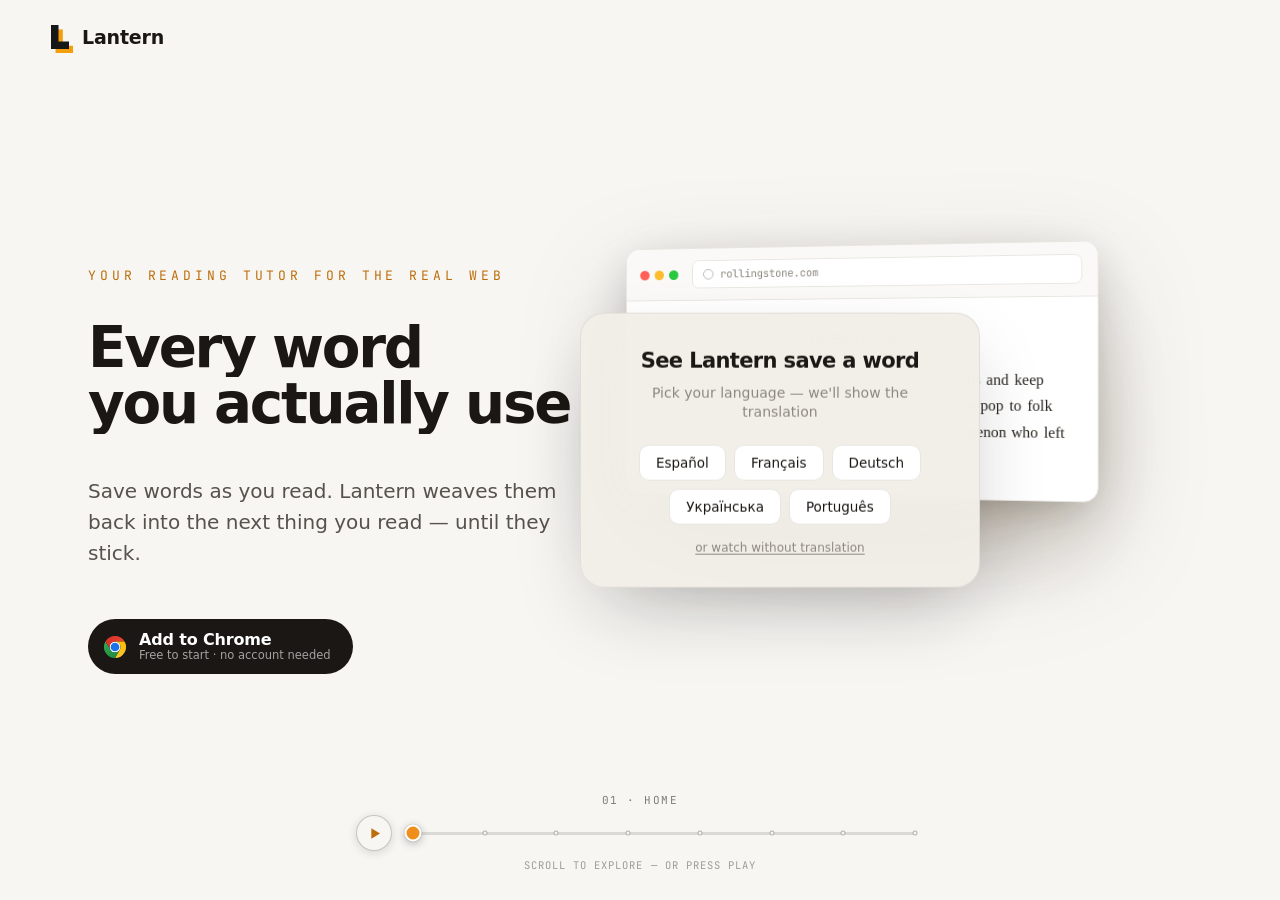
==== commit c2a61d11: "Mobile: require a deliberate vertical throw to leave Home A 40px flick on the hero could auto-jump H" ====
--- a/index.html
+++ b/index.html
@@ -1261,8 +1261,8 @@
   #hero .hero-copy-p5 h2 { font-size: clamp(24px, 7vw, 38px) !important; margin-bottom: 0; line-height: 1.1; }
   /* the per-screen name (Simplify / Translate / Discuss / Practice / Everywhere)
      is already named by the bottom phase caption — drop the top eyebrow on mobile
-     so it isn't shown twice. (P1's "The living dictionary" tagline stays — it's
-     not a screen name.) */
+     so it isn't shown twice. (P1's "Your reading tutor for the real web" tagline
+     stays — it's not a screen name.) */
   #hero .hero-copy-p2 .p2-eyebrow,
   #hero .hero-copy-p3 .p2-eyebrow,
   #hero .hero-copy-imm .p2-eyebrow,
@@ -1971,7 +1971,7 @@
 <!-- NAV -->
 <div class="topbar" id="topbar">
   <div class="brand"><span class="lmark"></span><span class="wm">Lant<span class="en">e</span>rn</span></div>
-  <button class="pill"><svg class="c-ico" viewBox="0 0 48 48" width="15" height="15" aria-hidden="true"><circle cx="24" cy="24" r="12" fill="#fff"/><path d="M24 12h20.78A23.993 23.993 0 0 0 3.217 12.003L13.608 30l.009-.002A11.985 11.985 0 0 1 24 12z" fill="#EA4335"/><circle cx="24" cy="24" r="9.5" fill="#1a73e8"/><path d="M34.39 30.003 24.001 48A23.994 23.994 0 0 0 44.78 12.003H23.999l-.003.009A11.985 11.985 0 0 1 34.39 30.003z" fill="#FBBC04"/><path d="M13.609 30.003 3.218 12.006A23.994 23.994 0 0 0 24.003 48L34.393 30.003l-.007-.007a11.985 11.985 0 0 1-20.778.007z" fill="#34A853"/></svg>Add to Chrome</button>
+  <button class="pill"><svg class="c-ico" viewBox="0 0 48 48" width="15" height="15" aria-hidden="true"><defs><linearGradient id="chp-a" x1="3.2173" y1="15" x2="44.7812" y2="15" gradientUnits="userSpaceOnUse"><stop offset="0" stop-color="#d93025"/><stop offset="1" stop-color="#ea4335"/></linearGradient><linearGradient id="chp-b" x1="20.7219" y1="47.6791" x2="41.5039" y2="11.6837" gradientUnits="userSpaceOnUse"><stop offset="0" stop-color="#fcc934"/><stop offset="1" stop-color="#fbbc04"/></linearGradient><linearGradient id="chp-c" x1="26.5981" y1="46.5015" x2="5.8161" y2="10.506" gradientUnits="userSpaceOnUse"><stop offset="0" stop-color="#1e8e3e"/><stop offset="1" stop-color="#34a853"/></linearGradient></defs><circle cx="24" cy="23.9947" r="12" fill="#fff"/><path d="M24,12H44.7812a23.9939,23.9939,0,0,0-41.5639.0029L13.6079,30l.0093-.0024A11.9852,11.9852,0,0,1,24,12Z" fill="url(#chp-a)"/><circle cx="24" cy="24" r="9.5" fill="#1a73e8"/><path d="M34.3913,30.0029,24.0007,48A23.994,23.994,0,0,0,44.78,12.0031H23.9989l-.0025.0093A11.985,11.985,0,0,1,34.3913,30.0029Z" fill="url(#chp-b)"/><path d="M13.6086,30.0031,3.218,12.006A23.994,23.994,0,0,0,24.0025,48L34.3931,30.0029l-.0067-.0068a11.9852,11.9852,0,0,1-20.7778.007Z" fill="url(#chp-c)"/></svg>Add to Chrome</button>
 </div>
 
 <!-- NAV DOTS -->
@@ -2021,7 +2021,7 @@
       <p class="hsub" data-m="Save words as you read. Lantern brings them back in the next thing you read — until they stick.">Save words as you read. Lantern weaves them back into the next thing you read — until they stick.</p>
       <div class="hcta">
         <button class="btn-install">
-          <svg width="22" height="22" viewBox="0 0 48 48" xmlns="http://www.w3.org/2000/svg" aria-hidden="true"><circle cx="24" cy="24" r="12" fill="#fff"/><path d="M24 12h20.78A23.993 23.993 0 0 0 3.217 12.003L13.608 30l.009-.002A11.985 11.985 0 0 1 24 12z" fill="#EA4335"/><circle cx="24" cy="24" r="9.5" fill="#1a73e8"/><path d="M34.39 30.003 24.001 48A23.994 23.994 0 0 0 44.78 12.003H23.999l-.003.009A11.985 11.985 0 0 1 34.39 30.003z" fill="#FBBC04"/><path d="M13.609 30.003 3.218 12.006A23.994 23.994 0 0 0 24.003 48L34.393 30.003l-.007-.007a11.985 11.985 0 0 1-20.778.007z" fill="#34A853"/></svg>
+          <svg width="22" height="22" viewBox="0 0 48 48" xmlns="http://www.w3.org/2000/svg" aria-hidden="true"><defs><linearGradient id="chf-a" x1="3.2173" y1="15" x2="44.7812" y2="15" gradientUnits="userSpaceOnUse"><stop offset="0" stop-color="#d93025"/><stop offset="1" stop-color="#ea4335"/></linearGradient><linearGradient id="chf-b" x1="20.7219" y1="47.6791" x2="41.5039" y2="11.6837" gradientUnits="userSpaceOnUse"><stop offset="0" stop-color="#fcc934"/><stop offset="1" stop-color="#fbbc04"/></linearGradient><linearGradient id="chf-c" x1="26.5981" y1="46.5015" x2="5.8161" y2="10.506" gradientUnits="userSpaceOnUse"><stop offset="0" stop-color="#1e8e3e"/><stop offset="1" stop-color="#34a853"/></linearGradient></defs><circle cx="24" cy="23.9947" r="12" fill="#fff"/><path d="M24,12H44.7812a23.9939,23.9939,0,0,0-41.5639.0029L13.6079,30l.0093-.0024A11.9852,11.9852,0,0,1,24,12Z" fill="url(#chf-a)"/><circle cx="24" cy="24" r="9.5" fill="#1a73e8"/><path d="M34.3913,30.0029,24.0007,48A23.994,23.994,0,0,0,44.78,12.0031H23.9989l-.0025.0093A11.985,11.985,0,0,1,34.3913,30.0029Z" fill="url(#chf-b)"/><path d="M13.6086,30.0031,3.218,12.006A23.994,23.994,0,0,0,24.0025,48L34.3931,30.0029l-.0067-.0068a11.9852,11.9852,0,0,1-20.7778.007Z" fill="url(#chf-c)"/></svg>
           <span class="il"><span class="t1">Add to Chrome</span><span class="t2">Free to start · no account needed</span></span>
         </button>
       </div>
@@ -4440,6 +4440,12 @@
        direction, not speed. */
     if (Math.abs(dy) < 40) return;
     if (dx > Math.abs(dy)) return;   /* reject only clearly-horizontal drags (thumb swipes arc) */
+    /* leaving the HOME screen must be a DELIBERATE swipe, never an accidental
+       brush: a 40px flick on the hero used to auto-jump to Simplify (the
+       "screen 1→2 happens by itself" bug). Demand a clearly intentional
+       vertical throw — ~16% of the viewport — before stepping off Home. Later
+       screens keep the light 40px gate (the user is already engaged there). */
+    if (phase === 0 && dy > 0 && dy < Math.max(120, window.innerHeight * 0.16)) return;
     /* don't capture swipes inside a scrollable chat body */
     var cw = e.target && e.target.closest ? e.target.closest('.cw-body') : null;
     if (cw && cw.scrollHeight > cw.clientHeight + 1) {
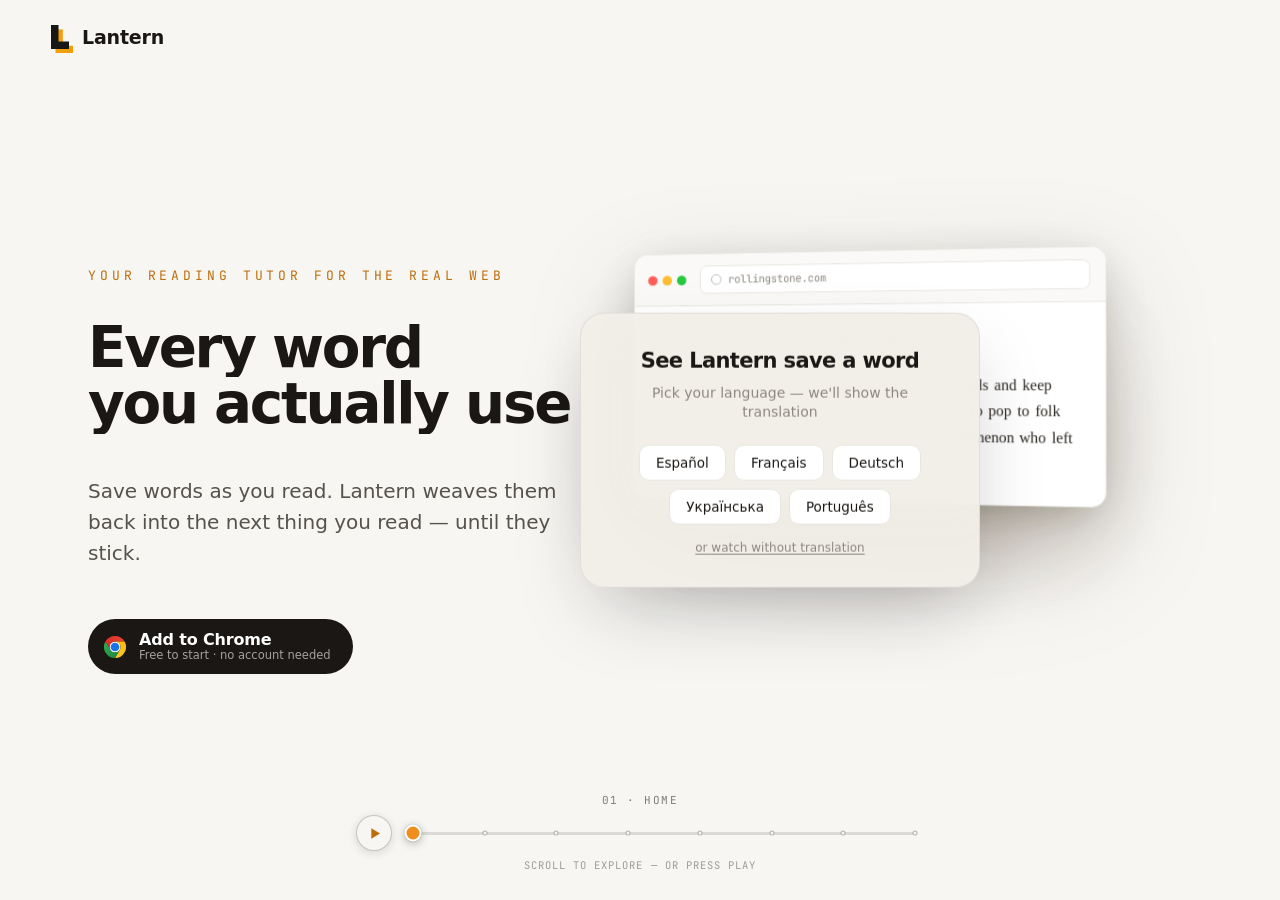
==== commit 82384178: "Mobile: fit vocab chips to word width, cap hero window height, align breakpoint - vocab strip: drop " ====
--- a/index.html
+++ b/index.html
@@ -1499,8 +1499,35 @@
     padding: 3px 14px 4px 0;
   }
   body.hero-p2 #wd-stack::-webkit-scrollbar { display: none; }
+  /* chip = the word at full chip-width + its gloss; the desktop progress RING
+     (.wd-side) is dropped from the strip — on an 86px chip it stole ~32px and
+     crushed long words ("phenomenon"). Progress is kept (parity) but re-drawn as
+     a 2px amber underline via ::after, fed by --wd-prog-frac set in lantern-v3.js.
+     Width fits the word (min 62 / max 132) so short words stay compact and long
+     ones get the room they need; the strip scrolls horizontally past the screen. */
   body.hero-p2 .wd-card {
-    flex: 0 0 auto !important; width: 86px !important; min-width: 86px !important; margin: 0 !important;
+    flex: 0 0 auto !important;
+    width: auto !important; min-width: 62px !important; max-width: 132px !important;
+    margin: 0 !important; padding: 7px 10px 9px !important; gap: 0 !important;
+    overflow: hidden !important;
+  }
+  body.hero-p2 .wd-card .wd-side { display: none !important; }
+  body.hero-p2 .wd-card .wd-main { width: 100% !important; }
+  body.hero-p2 .wd-card .wd-w {
+    font-size: 12.5px !important; line-height: 1.1 !important;
+    white-space: nowrap !important; overflow: hidden !important; text-overflow: ellipsis !important;
+    display: block !important;
+  }
+  body.hero-p2 .wd-card .wd-tr {
+    font-size: 10.5px !important; line-height: 1.15 !important; margin-top: 2px !important;
+    white-space: nowrap !important; overflow: hidden !important; text-overflow: ellipsis !important;
+  }
+  /* progress underline — keeps the desktop ring's signal without the horizontal cost */
+  body.hero-p2 .wd-card::after {
+    content: ''; position: absolute; left: 10px; right: 10px; bottom: 4px; height: 2px;
+    border-radius: 2px;
+    background: linear-gradient(90deg, var(--amber, #F07010) calc(var(--wd-prog-frac, 0) * 100%),
+                                       rgba(26,23,20,.12) calc(var(--wd-prog-frac, 0) * 100%));
   }
   /* keep the desktop rail's faint scatter so the strip reads as a collectible deck
      (the deck rests still by design -- the bob lives on the hero word-cards). */
@@ -1747,6 +1774,9 @@
      lantern-v3.css hides .hw-card/.hw-cursor under 1000px; the mobile
      demo (lantern-hero-words.js MOBILE mode) needs both back */
   .hw-card { display: block !important; }
+  /* mobile word-cards are small from the start → no idle bob; they sit still.
+     (lantern-hero-words.js already skips .rested on mobile; this is the net.) */
+  #hero .hw-card.rested { animation: none !important; }
   .hw-cursor { display: block !important; }
   /* the pointer is a fingertip, not a mouse arrow */
   .hw-cursor .hwc-ico svg { display: none; }
@@ -5310,6 +5340,26 @@
     var pad  = (parseFloat(cs.paddingTop) || 0) + (parseFloat(cs.paddingBottom) || 0);
     var extra = cs.boxSizing === 'border-box' ? pad : 0;
     var h = Math.ceil(L.offsetHeight + extra);
+
+    /* HARD CAP — the hero is ONE screen: the browser window, the My-Vocab strip
+       and the scrubber are three stacked bands that must never overlap. The text
+       height alone can exceed a short phone (the window then rode down OVER the
+       vocab strip and scrubber). Clamp .page so the window's bottom stays a gap
+       above whichever fixed band sits below it (vocab strip when shown, else the
+       scrubber). The article is bottom-anchored on these phases, so the clamp just
+       clips more of the title off the TOP — never the payoff. */
+    var GAP = 14;
+    var deck = document.getElementById('worddeck');
+    var nav  = document.querySelector('.m-navcluster');
+    var limit = window.innerHeight;
+    if (deck && deck.classList.contains('show') && getComputedStyle(deck).display !== 'none') {
+      limit = deck.getBoundingClientRect().top;
+    } else if (nav) {
+      limit = nav.getBoundingClientRect().top;
+    }
+    var maxH = Math.floor(limit - GAP - p.getBoundingClientRect().top);
+    if (maxH > 120) h = Math.min(h, maxH);
+
     p.style.setProperty('min-height', h + 'px', 'important');
   }
 
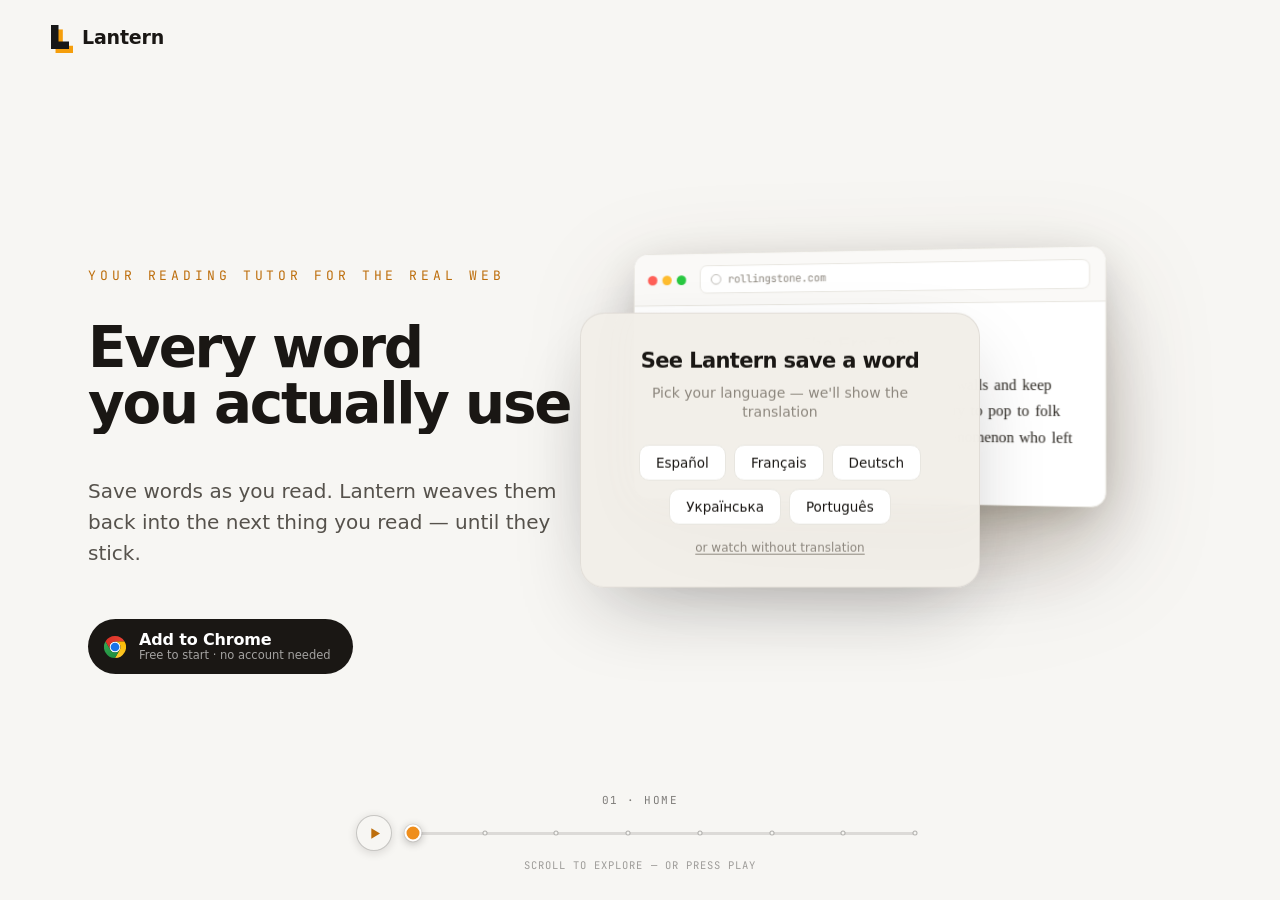
==== commit 620290af: "Mobile: reposition floating word-cards as the browser frame settles The frame's bottom moves after f" ====
--- a/index.html
+++ b/index.html
@@ -5361,7 +5361,15 @@
     if (maxH > 120) h = Math.min(h, maxH);
 
     p.style.setProperty('min-height', h + 'px', 'important');
-  }
+
+    /* the Home word-cards are pinned to browser.bottom; the height set above
+       transitions over ~1s, so re-pin them once the frame stops moving */
+    if (window._repositionHeroCards) {
+      clearTimeout(repinT);
+      repinT = setTimeout(window._repositionHeroCards, 1050);
+    }
+  }
+  var repinT = 0;
 
   /* coalesce bursts of observer callbacks into one measure per frame */
   var raf = 0;
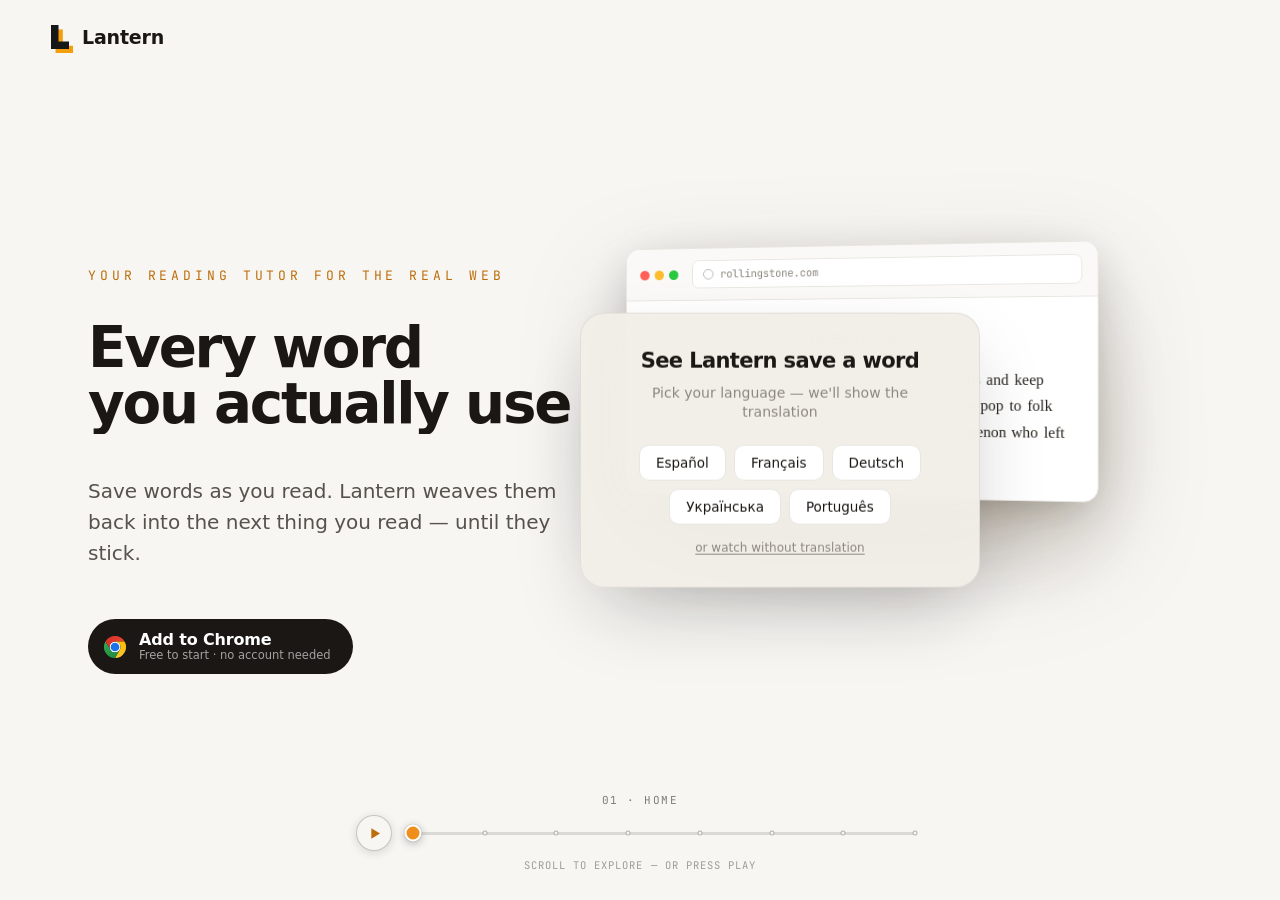
==== commit 3e27a907: "Mobile: show the Practice (P5) subhead under the title P5's subhead was display:none on mobile, so P" ====
--- a/index.html
+++ b/index.html
@@ -813,35 +813,31 @@
   100% { max-width: 280px; opacity: 1; }
 }
 
-/* p2 copy: staggered flip-out */
-body.hero-simp #hero .hero-copy-p2 { pointer-events: none; perspective: 600px; }
-body.hero-simp #hero .hero-copy-p2 .p2-eyebrow { animation: board-out 0.2s ease-in 0s     both; transform-origin: top center; }
-body.hero-simp #hero .hero-copy-p2 h2          { animation: board-out 0.2s ease-in 0.07s   both; transform-origin: top center; }
-body.hero-simp #hero .hero-copy-p2 .p2-sub     { animation: board-out 0.2s ease-in 0.13s   both; transform-origin: top center; }
-
-/* simp-done copy */
-#hero .hero-copy-simp {
-  grid-column: 1; grid-row: 1;
-  align-self: center; min-width: 0;
+/* SIMP payoff ribbon — council change: the left explanatory copy (.hero-copy-p2) is
+   NO LONGER boarded out; it stays readable while the visitor reads it. The "living
+   dictionary" payoff is reparented to <body> and pinned to the browser's bottom edge
+   (placed in JS via _heroPlaceSimpRibbon), then crossfades into the "Next: Translate"
+   pill — one continuous gesture, no destructive in-place swap. */
+.hero-copy-simp {
+  position: fixed; left: 0; top: 0; z-index: 60;
+  transform: translateX(-50%);            /* JS sets left to the browser's centre x */
   opacity: 0; pointer-events: none;
-}
-body.hero-simp #hero .hero-copy-simp { opacity: 1; pointer-events: auto; perspective: 600px; }
-body.hero-simp #hero .hero-copy-simp .sc-pre { animation: board-in 0.26s cubic-bezier(.2,.8,.3,1) 0.14s both; transform-origin: bottom center; }
-body.hero-simp #hero .hero-copy-simp .sc-h   { animation: board-in 0.26s cubic-bezier(.2,.8,.3,1) 0.26s both; transform-origin: bottom center; }
-
-#hero .hero-copy-simp .sc-pre {
-  font-size: clamp(16px, 1.6vw, 22px);
-  color: var(--ink-70, rgba(26,23,20,.7));
-  margin: 0 0 20px; line-height: 1.5;
-}
-#hero .hero-copy-simp .sc-h {
-  font-weight: 700; letter-spacing: -.03em;
-  font-size: clamp(32px, 3.8vw, 52px); line-height: 1.08; margin: 0;
-  /* the copy column is a fixed ~481px (wrap caps content at 1200), and the browser
-     is pulled left 5vw over its right ~50px — "the living dictionary." is itself
-     ~481px, so it slid under the frame. Cap the headline so the long line wraps
-     ("the living" / "dictionary.") and always clears the browser. */
-  max-width: 360px;
+  transition: opacity .34s ease;
+  perspective: 600px;
+}
+body.hero-simp .hero-copy-simp { opacity: 1; }
+body.hero-simp .hero-copy-simp .sc-h { animation: board-in 0.3s cubic-bezier(.2,.8,.3,1) 0.06s both; transform-origin: bottom center; }
+
+.hero-copy-simp .sc-h {
+  margin: 0; white-space: nowrap; text-align: center;
+  font-weight: 700; letter-spacing: -.02em;
+  font-size: clamp(17px, 1.5vw, 23px); line-height: 1.1;
+  color: var(--ink, #1a1714);
+  background: rgba(255,255,255,.9);
+  -webkit-backdrop-filter: blur(8px); backdrop-filter: blur(8px);
+  border: 1px solid rgba(58,36,2,.10);
+  box-shadow: 0 20px 44px -24px rgba(58,36,2,.34), 0 4px 14px -8px rgba(26,23,20,.14);
+  padding: 11px 24px; border-radius: 999px;
 }
 
 /* verb cycle: made → built → created → invented (3 departure-board flips) */
@@ -855,13 +851,13 @@
 }
 /* "made" rides in WITH the headline in plain ink (no separate wipe), then lights
    amber and departure-board flips to "invented" */
-#hero .hero-copy-simp .sc-verb {
+.hero-copy-simp .sc-verb {
   display:inline-block; vertical-align:baseline;
   color: inherit; transition: color .32s ease;
 }
-#hero .hero-copy-simp .sc-verb.amber { color: var(--amber-deep,#c96b00); }
-body.hero-simp #hero .hero-copy-simp .sc-verb.v-out { animation:verb-out     0.22s ease-in  both !important; }
-body.hero-simp #hero .hero-copy-simp .sc-verb.v-end { animation:verb-in-end  0.45s ease-out both !important; }
+.hero-copy-simp .sc-verb.amber { color: var(--amber-deep,#c96b00); }
+body.hero-simp .hero-copy-simp .sc-verb.v-out { animation:verb-out     0.22s ease-in  both !important; }
+body.hero-simp .hero-copy-simp .sc-verb.v-end { animation:verb-in-end  0.45s ease-out both !important; }
 
 /* ===== HERO PHASE 5 — In-page exercises ===== */
 
@@ -1216,8 +1212,7 @@
   #hero .hero-copy-p2,
   #hero .hero-copy-p3,
   #hero .hero-copy-p4,
-  #hero .hero-copy-p5,
-  #hero .hero-copy-simp {
+  #hero .hero-copy-p5 {
     grid-column: 1 !important;
     grid-row: 1 !important;
     /* same box as the browser window below (width:90vw, centred) so the titles +
@@ -1240,16 +1235,20 @@
   }
 
   /* compact copy on mobile */
-  #hero .hero-copy h1 { font-size: clamp(26px, 7.4vw, 40px) !important; line-height: 1.08; margin-bottom: 6px; }
+  /* Home title rides on ONE line ("Every word you actually use") — drop the desktop
+     <br> (the trailing space stays), leave the -webkit-box clamp, and size it to fit
+     the 90vw box down to 320px. */
+  #hero .hero-copy h1 { display: block !important; font-size: clamp(23px, 7vw, 36px) !important; line-height: 1.08; margin-bottom: 6px; white-space: nowrap; }
+  #hero .hero-copy h1 br.hero-h1-brk { display: none; }
   #hero .hero-copy .hero-eyebrow { font-size: 10px; letter-spacing: .18em; margin-bottom: 8px; }
   /* descriptive subhead under each headline — shown on mobile so every screen
-     matches the desktop copy. Practice (p5) keeps its subhead hidden: that screen
-     is intentionally left as-is. Clamped + compact so the browser + cards still fit. */
-  #hero .hero-copy-p5 .p2-sub { display: none; }
+     matches the desktop copy (Practice/p5 included). Clamped + compact so the
+     browser + cards still fit. */
   #hero .hero-copy .hsub,
   #hero .hero-copy-p2 .p2-sub,
   #hero .hero-copy-p3 .p2-sub,
-  #hero .hero-copy-p4 .p2-sub {
+  #hero .hero-copy-p4 .p2-sub,
+  #hero .hero-copy-p5 .p2-sub {
     display: -webkit-box !important; -webkit-box-orient: vertical; -webkit-line-clamp: 3; overflow: hidden;
     margin: 9px auto 0 !important; max-width: none;   /* fill the 90vw copy box, matching the browser width */
     font-size: 13px !important; line-height: 1.45;
@@ -1268,8 +1267,9 @@
   #hero .hero-copy-imm .p2-eyebrow,
   #hero .hero-copy-p4 .p2-eyebrow,
   #hero .hero-copy-p5 .p2-eyebrow { display: none !important; }
-  #hero .hero-copy-simp .sc-h { font-size: clamp(22px, 7vw, 36px) !important; max-width: none !important; }
-  #hero .hero-copy-simp .sc-pre { font-size: 14px; margin-bottom: 10px; }
+  /* payoff ribbon on mobile: smaller pill, still pinned to the browser's bottom edge
+     (no Next pill on mobile — the crank is the nav — so it simply fades after its dwell) */
+  #hero-simp-ribbon .sc-h { font-size: 14px !important; padding: 9px 18px !important; max-width: 90vw; }
 
   /* exit: vertical nudge instead of desktop horizontal slide */
   body.hero-p2 #hero .hero-copy { transform: translateY(-12px) !important; }
@@ -2047,7 +2047,7 @@
     <!-- COLUMN 1 — phase 1 copy -->
     <div class="hero-copy">
       <div class="hero-eyebrow">Your reading tutor for the real web</div>
-      <h1 class="disp reveal-lines">Every word<br />you actually use</h1>
+      <h1 class="disp reveal-lines">Every word <br class="hero-h1-brk" />you actually use</h1>
       <p class="hsub" data-m="Save words as you read. Lantern brings them back in the next thing you read — until they stick.">Save words as you read. Lantern weaves them back into the next thing you read — until they stick.</p>
       <div class="hcta">
         <button class="btn-install">
@@ -2235,10 +2235,11 @@
       <p class="p2-sub">Your saved words fly into the page as gaps — <strong>any article, any text, wired to your words</strong>. Watch it happen.</p>
     </div>
 
-    <!-- SIMP DONE COPY — departure-board reveal after word stream finishes -->
-    <div class="hero-copy-simp">
-      <p class="sc-pre">Your words come back.</p>
-      <p class="sc-h">We<span class="sc-verb">&nbsp;made</span><br>the living dictionary.</p>
+    <!-- SIMP payoff RIBBON — council change: keep the left explanatory copy (it is no
+         longer boarded out); the payoff is reparented to <body> and pinned to the
+         browser's bottom edge in JS, then crossfades into the "Next: Translate" pill -->
+    <div class="hero-copy-simp" id="hero-simp-ribbon">
+      <p class="sc-h">We<span class="sc-verb">&nbsp;made</span> the living dictionary.</p>
     </div>
 
   </div>
@@ -2579,6 +2580,10 @@
   /* ---- simplify (phase 1) "next" pill ---- */
   var simpNext = document.getElementById('hero-simp-next');
   if (simpNext && simpNext.parentNode !== document.body) document.body.appendChild(simpNext);
+  /* ---- simplify payoff ribbon: lifted to <body> so position:fixed is viewport-
+     relative (inside the transformed .hero-stage it would anchor to the stage) ---- */
+  var simpRibbon = document.getElementById('hero-simp-ribbon');
+  if (simpRibbon && simpRibbon.parentNode !== document.body) document.body.appendChild(simpRibbon);
   /* ---- home (phase 0) + practice (phase 5) "next" pills ---- */
   var homeNext = document.getElementById('hero-home-next');
   if (homeNext && homeNext.parentNode !== document.body) document.body.appendChild(homeNext);
@@ -2899,6 +2904,21 @@
     simpNext.style.left = Math.round(r.left + r.width / 2 - pw / 2) + 'px';
     simpNext.style.top  = Math.round(r.bottom + 14) + 'px';
   }
+  /* payoff ribbon: pinned straddling the browser's bottom edge, centred via the
+     element's own translateX(-50%) so it stays centred as the verb grows
+     (made → invented). The Next pill then takes the same zone — one continuous
+     gesture rather than a destructive in-place swap of the left copy. */
+  function placeSimpRibbon() {
+    var br = document.querySelector('#hero .browser');
+    if (!simpRibbon || !br) return;
+    var r = br.getBoundingClientRect();
+    simpRibbon.style.left = Math.round(r.left + r.width / 2) + 'px';
+    simpRibbon.style.top  = Math.round(r.bottom - 20) + 'px';
+  }
+  window._heroPlaceSimpRibbon = placeSimpRibbon;
+  window.addEventListener('resize', function () {
+    if (document.body.classList.contains('hero-simp')) placeSimpRibbon();
+  }, { passive: true });
   function showSimpNext() {
     if (!simpNext || phase !== 1) return;
     simpNext.setAttribute('aria-hidden', 'false'); simpNext.tabIndex = 0;
@@ -3805,7 +3825,7 @@
   ];
   function fastExitCurrent() {
     var els = [];
-    if (document.body.classList.contains('hero-simp')) els.push(document.querySelector('#hero .hero-copy-simp'));
+    if (document.body.classList.contains('hero-simp')) els.push(document.querySelector('.hero-copy-simp'));
     if (phase >= 0 && phase < PHASE_SELS.length) els.push(document.querySelector(PHASE_SELS[phase]));
     els.forEach(function (e) {
       if (!e) return;
@@ -4243,8 +4263,11 @@
     openDockFlow(gen);
   });
 
-  /* simp-done state: departure board on left copy after word stream finishes */
-  window._heroToP3 = function () { document.body.classList.add('hero-simp'); };
+  /* simp-done state: raise the payoff ribbon under the browser (the left copy stays) */
+  window._heroToP3 = function () {
+    if (window._heroPlaceSimpRibbon) window._heroPlaceSimpRibbon();   // place before it fades in
+    document.body.classList.add('hero-simp');
+  };
   window._heroToP2 = function () { document.body.classList.remove('hero-simp'); };
 
   /* verb cycle: "made" spreads in, then departure-board 3D-flips to "invented" */
@@ -4254,7 +4277,7 @@
       var g = ++gen;
       setTimeout(function () {
         if (g !== gen) return;
-        var v = document.querySelector('#hero .hero-copy-simp .sc-verb');
+        var v = document.querySelector('.hero-copy-simp .sc-verb');
         if (!v) return;
         v.classList.add('amber');            /* "made" lights up amber */
         setTimeout(function () {
@@ -4273,7 +4296,7 @@
     }
     function reset() {
       gen++;
-      var v = document.querySelector('#hero .hero-copy-simp .sc-verb');
+      var v = document.querySelector('.hero-copy-simp .sc-verb');
       if (!v) return;
       v.classList.remove('v-out', 'v-end', 'amber');
       v.style.cssText = '';
@@ -4749,12 +4772,9 @@
 
   async function swapIn(spans) {
     var g = simpGen;
-    /* fire the left-copy departure board when the word stream is almost done */
-    var boardAt = Math.max(0, spans.length - 3);
     for (var i = 0; i < spans.length; i++) {
-      /* the visitor moved on mid-stream — never fire the board over another phase */
+      /* the visitor moved on mid-stream — abort the word stream cleanly */
       if (g !== simpGen) return;
-      if (i === boardAt && window._heroToP3) window._heroToP3();
       var s = spans[i];
       if (s.classList.contains('saved') && window.flyShelfCardTo && window.Shelf && window.Shelf.has(s.dataset.w)) {
         await window.flyShelfCardTo(s.dataset.w, s.getBoundingClientRect(), { scale: 0.5, settle: 0 });
@@ -4809,13 +4829,21 @@
          The dense original comes back only when the visitor scrolls on: toP3 / toP1
          call _heroSimpRevert for a quick fade. (Translate / Immerse carry the dense
          text, which lives in the separate tr-page, so leaving this simplified is safe.) */
-      await wait(80);
+      /* COUNCIL FIX (8-1): the rewrite is FULLY done → the left explanatory copy stays
+         put (no destructive board-out), and the "We made the living dictionary" payoff
+         rises as a ribbon on the browser's bottom edge, its verb flipping made → invented.
+         Hold a real reading dwell so the payoff lands, THEN crossfade the ribbon into the
+         "Next: Translate" pill (same zone) — never two messages fighting one slot. */
+      await wait(120);
       if (g !== simpGen) { busy = false; return; }
-      if (window._heroShowSimpNext) window._heroShowSimpNext();   // raise the "Next: Translate" cue
-      /* reading dwell — hold the B2 text ~1.5s before releasing the 'simp' gate, so
-         PLAY/autoplay doesn't step on to Translate the instant the stream lands
-         (BREATH alone = 600ms, too fast to actually read the simplified sentence).
-         Scroll/manual is unaffected: the visitor paces it and the B2 text stays put. */
+      if (window._heroToP3) window._heroToP3();                   // ribbon fades in + verb cycle
+      await wait(2800);                                          // dwell: read payoff, made→invented lands
+      if (g !== simpGen) { busy = false; return; }
+      document.body.classList.remove('hero-simp');               // ribbon fades out…
+      if (window._heroShowSimpNext) window._heroShowSimpNext();  // …crossfading into the Next pill
+      /* reading dwell — hold ~1.5s before releasing the 'simp' gate, so PLAY/autoplay
+         doesn't step on to Translate the instant the pill lands. Scroll/manual is
+         unaffected: the visitor paces it and the B2 text stays put. */
       await wait(1500);
       if (g !== simpGen) { busy = false; return; }
     } else {
--- a/lantern-v3.css
+++ b/lantern-v3.css
@@ -19,13 +19,6 @@
   --maxw:1200px; --gut:48px; --nav:72px;
   --sans:'General Sans','GS Fallback',system-ui,-apple-system,'Segoe UI',Roboto,Helvetica,Arial,sans-serif;
   --mono:'JetBrains Mono',ui-monospace,'SF Mono','Cascadia Mono','Roboto Mono',Menlo,Consolas,monospace;
-  /* ── fluid type tokens (rem-anchored so they survive browser/OS zoom — WCAG 1.4.4;
-        every step keeps max ≤ 2.5×min; interpolated across the desktop band 1280→1920).
-        Use these for genuinely-fixed live UI text instead of hard px. ── */
-  --fs-xs:   clamp(.6875rem, .53rem + .23vw, .8125rem);   /* 11 → 13 */
-  --fs-sm:   clamp(.8125rem, .65rem + .23vw, .9375rem);   /* 13 → 15 */
-  --fs-body: clamp(.9375rem, .56rem + .47vw, 1.125rem);   /* 15 → 18 */
-  --fs-lg:   clamp(1.0625rem, .73rem + .55vw, 1.375rem);  /* 17 → 22 */
 }
 *{box-sizing:border-box;margin:0;padding:0}
 html{scroll-behavior:smooth;background:#f7f6f3}
@@ -128,8 +121,7 @@
       the stage + trim vertical padding so every phase clears it. Mirrors the finale's
       own max-height treatment. Desktop-only; mobile keeps its own scrubber. ── */
 @media(min-width:921px) and (max-height:760px){
-  .hero{padding-top:84px;padding-bottom:64px}
-  .hero-stage{height:clamp(400px,52vh,460px)}
+  .hero{padding-top:72px;padding-bottom:150px}
 }
 
 /* floating word cards — tiltable on hover */
@@ -689,6 +681,7 @@
   .hero-copy h1{font-size:clamp(46px,9vw,72px)}
   .hero-copy .hsub{margin-left:auto;margin-right:auto}
   .hero-copy .hcta{justify-content:center}
+  .hero{min-height:auto;padding:100px 0 64px}
   .hero-stage{display:none}
   #popup .feat-stage,#translate .feat-stage,#inquiz .feat-stage{perspective:none}
   .tilt{transform:none!important}
@@ -1620,8 +1613,12 @@
 body.hw-invite:not(.hero-p2) #hero .browser .word.cand:not(.is-saved),
 body.hw-invite:not(.hero-p2) #hero .browser .hl.cand:not(.saved){
   box-shadow:inset 0 -2px 0 rgba(239,142,28,.5);
-  animation:candpulse 1.7s ease-in-out 4;
-}
+  animation:heroCandGlow 2.6s ease-in-out infinite;
+}
+/* gentle, never-naggy yellow shimmer on the candidate words — softer than the
+   full candpulse wash and runs continuously so a returning visitor still sees
+   the invite (the 4×-then-settle version vanished on the way back to Home) */
+@keyframes heroCandGlow{0%,100%{background:transparent}50%{background:rgba(255,217,138,.5)}}
 body.hw-invite:not(.hero-p2) #hero .browser .word.cand:not(.is-saved):hover,
 body.hw-invite:not(.hero-p2) #hero .browser .hl.cand:not(.saved):hover{background:var(--highlight)}
 .hw-card{position:absolute;z-index:6;opacity:0;transform-origin:center;will-change:transform,opacity;transition:transform .72s cubic-bezier(.2,.85,.25,1),opacity .42s ease}
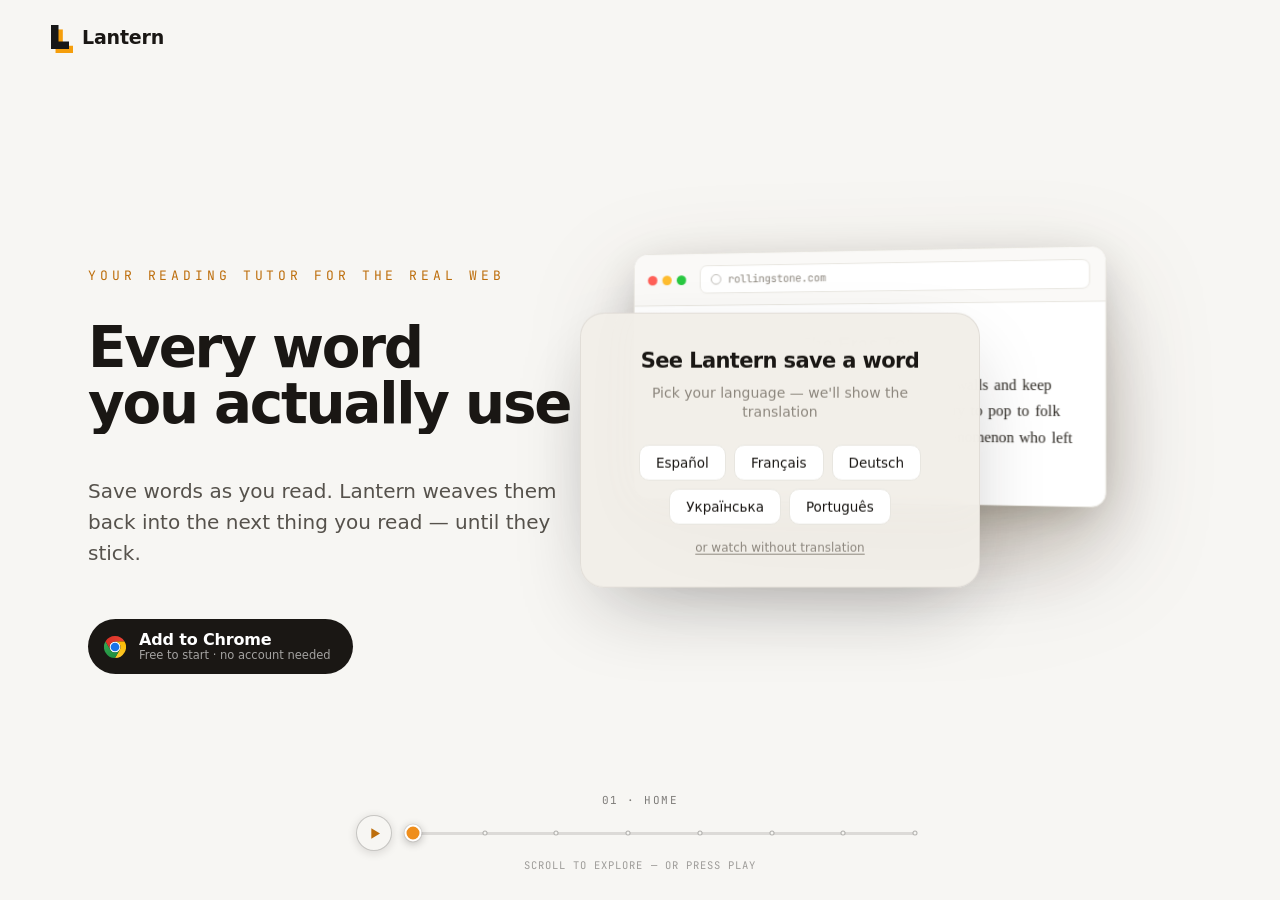
==== commit f8f53111: "Install screen: drop streak, swap Save<->Immerse, mobile title + solid pills, tighten cards - Remove" ====
--- a/index.html
+++ b/index.html
@@ -646,7 +646,7 @@
 @media (max-width: 920px) {
   #hero .hero-copy-imm { grid-column: 1 !important; grid-row: 1 !important; width: 90vw !important; max-width: none !important; margin-left: auto !important; margin-right: auto !important; padding: 0; min-width: 0; align-self: start; transform: none; }
   body.hero-imm #hero .hero-copy-imm { transform: translateY(-12px); }
-  #hero .hero-copy-imm h2 { display: -webkit-box !important; -webkit-box-orient: vertical; -webkit-line-clamp: 2; overflow: hidden; font-size: clamp(24px, 7vw, 38px) !important; margin-bottom: 0; line-height: 1.1; }
+  #hero .hero-copy-imm h2 { display: block !important; white-space: nowrap; overflow: hidden; text-overflow: ellipsis; font-size: clamp(16px, 4.4vw, 24px) !important; margin-bottom: 0; line-height: 1.1; font-weight: 700; }
   #hero .hero-copy-imm .p2-eyebrow { font-size: 10px; letter-spacing: .18em; margin-bottom: 8px; }
   #hero .hero-copy-imm .p2-sub { display: -webkit-box !important; -webkit-box-orient: vertical; -webkit-line-clamp: 3; overflow: hidden; margin: 9px auto 0 !important; max-width: none; font-size: 13px !important; line-height: 1.45; }
   #hero-imm-next { display: none !important; }
@@ -789,6 +789,19 @@
 }
 .wd-card.ring-pop .wd-prog { animation: ring-pop 0.52s cubic-bezier(.2,.85,.3,1) both; }
 
+/* mobile mastery bar — the flying chip has no ring, so progress reads as an inset
+   bar that fills 0→100% during the fly, then BLINKS twice at arrival: the bar-
+   analogue of the desktop ring closing + ring-pop. Swell + brightness on the fill,
+   contained within the chip (it never escapes the pill). */
+@keyframes mr-bar-blink {
+  0%   { transform: scaleY(1);   filter: brightness(1)    drop-shadow(0 0 0   rgba(239,142,28,0));  }
+  18%  { transform: scaleY(1.8); filter: brightness(1.38) drop-shadow(0 0 4px rgba(239,142,28,.85)); }
+  40%  { transform: scaleY(1);   filter: brightness(1)    drop-shadow(0 0 0   rgba(239,142,28,0));  }
+  60%  { transform: scaleY(1.6); filter: brightness(1.34) drop-shadow(0 0 4px rgba(239,142,28,.8));  }
+  100% { transform: scaleY(1);   filter: brightness(1)    drop-shadow(0 0 0   rgba(239,142,28,0));  }
+}
+.mr-bar-blink { animation: mr-bar-blink 0.66s cubic-bezier(.2,.85,.3,1) both; }
+
 /* once the page scrolls past the hero to the CTA, hero chrome bows out */
 .m-dotnav { transition: opacity 0.3s ease; }
 body.at-close .m-dotnav { opacity: 0; pointer-events: none; }
@@ -830,6 +843,7 @@
 
 .hero-copy-simp .sc-h {
   margin: 0; white-space: nowrap; text-align: center;
+  box-sizing: border-box;                 /* so JS min-width (= measured width) maps 1:1 */
   font-weight: 700; letter-spacing: -.02em;
   font-size: clamp(17px, 1.5vw, 23px); line-height: 1.1;
   color: var(--ink, #1a1714);
@@ -838,6 +852,19 @@
   border: 1px solid rgba(58,36,2,.10);
   box-shadow: 0 20px 44px -24px rgba(58,36,2,.34), 0 4px 14px -8px rgba(26,23,20,.14);
   padding: 11px 24px; border-radius: 999px;
+}
+/* morph clone — same visuals as .sc-h but selectable when reparented to <body> */
+[data-sc-morph] {
+  font-weight: 700; letter-spacing: -.02em;
+  font-size: clamp(17px, 1.5vw, 23px); line-height: 1.1;
+  color: var(--ink, #1a1714);
+  background: rgba(255,255,255,.9);
+  -webkit-backdrop-filter: blur(8px); backdrop-filter: blur(8px);
+  border: 1px solid rgba(58,36,2,.10);
+  box-shadow: 0 20px 44px -24px rgba(58,36,2,.34), 0 4px 14px -8px rgba(26,23,20,.14);
+  padding: 11px 24px; border-radius: 999px;
+  white-space: nowrap; text-align: center;
+  box-sizing: border-box; overflow: hidden;
 }
 
 /* verb cycle: made → built → created → invented (3 departure-board flips) */
@@ -1224,22 +1251,25 @@
   }
 
   /* per-phase title block rides ABOVE the browser — the message of each screen
-     ("Every word you actually use", "Read it simpler", …). The bottom scrubber
-     caption stays the progress marker; the headline carries the meaning. Kept
-     compact (rules below) + clamped to 2 lines so the browser + cards still fit. */
-  #hero .hero-copy h1,
+     ("Every word you actually use", "Read it simpler", …). Single bold line so
+     the heading is a label, not a paragraph; the subhead carries the detail. */
   #hero .hero-copy-p2 h2, #hero .hero-copy-p3 h2,
   #hero .hero-copy-p4 h2, #hero .hero-copy-p5 h2 {
-    display: -webkit-box !important; -webkit-box-orient: vertical;
-    -webkit-line-clamp: 2; overflow: hidden;
-  }
+    display: block !important; white-space: nowrap; overflow: hidden;
+    text-overflow: ellipsis; font-weight: 700;
+  }
+  /* <br> inside h2 would break the single-line rule — suppress it */
+  #hero .hero-copy-p2 h2 br, #hero .hero-copy-p3 h2 br,
+  #hero .hero-copy-p4 h2 br, #hero .hero-copy-p5 h2 br,
+  #hero .hero-copy-imm h2 br { display: none !important; }
 
   /* compact copy on mobile */
-  /* Home title rides on ONE line ("Every word you actually use") — drop the desktop
-     <br> (the trailing space stays), leave the -webkit-box clamp, and size it to fit
-     the 90vw box down to 320px. */
+  /* Home title rides on ONE line ("Every word you actually use"). reveal-lines splits
+     it into two block .ln spans on the desktop <br>; collapse those to inline here (the
+     trailing space inside line 1 survives) and size it to fit the 90vw box down to 320px. */
   #hero .hero-copy h1 { display: block !important; font-size: clamp(23px, 7vw, 36px) !important; line-height: 1.08; margin-bottom: 6px; white-space: nowrap; }
-  #hero .hero-copy h1 br.hero-h1-brk { display: none; }
+  #hero .hero-copy h1 .ln,
+  #hero .hero-copy h1 .ln > .i { display: inline !important; transform: none !important; overflow: visible; }
   #hero .hero-copy .hero-eyebrow { font-size: 10px; letter-spacing: .18em; margin-bottom: 8px; }
   /* descriptive subhead under each headline — shown on mobile so every screen
      matches the desktop copy (Practice/p5 included). Clamped + compact so the
@@ -1257,7 +1287,7 @@
   #hero .hero-copy-p2 h2,
   #hero .hero-copy-p3 h2,
   #hero .hero-copy-p4 h2,
-  #hero .hero-copy-p5 h2 { font-size: clamp(24px, 7vw, 38px) !important; margin-bottom: 0; line-height: 1.1; }
+  #hero .hero-copy-p5 h2 { font-size: clamp(16px, 4.4vw, 24px) !important; margin-bottom: 0; line-height: 1.1; }
   /* the per-screen name (Simplify / Translate / Discuss / Practice / Everywhere)
      is already named by the bottom phase caption — drop the top eyebrow on mobile
      so it isn't shown twice. (P1's "Your reading tutor for the real web" tagline
@@ -1511,6 +1541,12 @@
     margin: 0 !important; padding: 7px 10px 9px !important; gap: 0 !important;
     overflow: hidden !important;
   }
+  /* Mobile strip entrance: pop in from scale(0.85) in place — the desktop
+     translateX(16px) shifts the card rightward into the next card's space,
+     causing visible overlap in the horizontal row. Scale-in avoids that. */
+  body.hero-p2 .wd-card:not(.in):not(.preset) {
+    transform: scale(0.85) !important;
+  }
   body.hero-p2 .wd-card .wd-side { display: none !important; }
   body.hero-p2 .wd-card .wd-main { width: 100% !important; }
   body.hero-p2 .wd-card .wd-w {
@@ -1529,6 +1565,9 @@
     background: linear-gradient(90deg, var(--amber, #F07010) calc(var(--wd-prog-frac, 0) * 100%),
                                        rgba(26,23,20,.12) calc(var(--wd-prog-frac, 0) * 100%));
   }
+  /* the in-flight mastery clone draws its own animated bar inside the pill — drop
+     the static underline on it so the two don't stack */
+  body.hero-p2 .wd-card.mr-fly::after { display: none !important; }
   /* keep the desktop rail's faint scatter so the strip reads as a collectible deck
      (the deck rests still by design -- the bob lives on the hero word-cards). */
   body.hero-p2 #worddeck .wd-card.in {
@@ -1938,22 +1977,32 @@
        390px phone — "Immerse" clipped). min-width:0 defeats the grid item's auto
        minimum so the cell can actually constrain it. */
     width: 100% !important; min-width: 0; box-sizing: border-box;
+    /* the desktop "recessed" wash (opacity .82 + desaturate) reads as washed-out
+       transparent pills on the small phone cards — keep them solid here */
+    opacity: 1 !important; filter: none !important;
   }
   #ev-close .dk-card.in {
     animation: dkfloatM var(--fd, 8s) ease-in-out var(--fdelay, 0s) infinite;
   }
   @media (prefers-reduced-motion: reduce) { #ev-close .dk-card.in { animation: none; } }
-  /* top row: Translate · Exercises · Immerse  |  bottom row: Simplify · Discuss · Save */
+  /* top row: Translate · Exercises · Save  |  bottom row: Simplify · Discuss · Immerse */
   #ev-close .dk-card[data-feat="translate"]  { order: 1; }
   #ev-close .dk-card[data-feat="exercises"]  { order: 2; }
-  #ev-close .dk-card[data-feat="immerse"]    { order: 3; }
+  #ev-close .dk-card[data-feat="save"]       { order: 3; }
   #ev-close .dk-card[data-feat="simplify"]   { order: 4; }
   #ev-close .dk-card[data-feat="discuss"]    { order: 5; }
-  #ev-close .dk-card[data-feat="save"]       { order: 6; }
+  #ev-close .dk-card[data-feat="immerse"]    { order: 6; }
   /* compact: 3-col cards are narrower, trim padding so previews still fit */
   #ev-close .dk-in  { padding: 7px 8px 8px; }
   #ev-close .dk-top { margin-bottom: 4px; }
-  #ev-close .dk-prev { display: flex; font-size: 9px; line-height: 1.3; min-height: 0; padding: 5px 6px; gap: 3px; }
+  #ev-close .dk-prev { display: flex; font-size: 9px; line-height: 1.3; min-height: 0; padding: 5px 6px; gap: 3px; overflow: hidden; }
+  /* the rigid preview chips (Save's word pill, Translate's gloss) set their own
+     larger font + don't shrink, so on the narrow 3-col card they spilled past
+     the card edge. Pull them down to the compact size and let them wrap. */
+  #ev-close .dk-prev > * { max-width: 100%; min-width: 0; }
+  #ev-close .dkw  { flex-wrap: wrap; font-size: 9px; padding: 2px 5px; gap: 3px 5px; }
+  #ev-close .dkw i { font-size: 8px; }
+  #ev-close .dktr { flex-wrap: wrap; font-size: 9px; gap: 3px 5px; }
 
   /* the REAL wires: the desktop SVG bead engine, vertical geometry —
      absolute overlay across the whole 3+button+3 grid */
@@ -2203,35 +2252,35 @@
     <!-- PHASE 2 COPY — slides into col 1 -->
     <div class="hero-copy-p2">
       <div class="p2-eyebrow">Simplify</div>
-      <h2>Too dense?<br>Read it at your level.</h2>
+      <h2>Too dense? <br>Read it at your level.</h2>
       <p class="p2-sub" data-m="Tap the orange dot and a hard paragraph rewrites to your level — with your saved words woven back in.">Hit the orange dot and a heavy paragraph rewrites to exactly your level — weaving the words you’ve saved back in, so they resurface as you read.</p>
     </div>
 
     <!-- PHASE 3 COPY — Translate -->
     <div class="hero-copy-p3">
       <div class="p2-eyebrow">Translate</div>
-      <h2>Click a sentence.<br>Read it in yours.</h2>
+      <h2>Click a sentence. <br>Read it in yours.</h2>
       <p class="p2-sub" data-m="Lantern translates whole thoughts in context, not word by word — right in the page.">Lantern translates in context — whole thoughts, not word by word. Your language, right in the page.</p>
     </div>
 
     <!-- PHASE 3.5 COPY — Immersion -->
     <div class="hero-copy-imm">
       <div class="p2-eyebrow">Everywhere</div>
-      <h2>Your words follow you<br>into your language.</h2>
+      <h2>Your words follow you <br>into your language.</h2>
       <p class="p2-sub" data-m="Switch to your language and the words you're learning still glow violet — on any site. Your vocabulary stays with you.">Switch to your native language and the words you're building still glow violet — on any site, wherever they naturally appear. Read the news at home. Your vocabulary doesn't leave.</p>
     </div>
 
     <!-- PHASE 4 COPY — Analysis -->
     <div class="hero-copy-p4">
       <div class="p2-eyebrow">Discuss</div>
-      <h2>Click Discuss.<br>The page talks back.</h2>
+      <h2>Click Discuss. <br>The page talks back.</h2>
       <p class="p2-sub" data-m="One click and Lantern reads the whole article — a short summary at your level, then ask it anything on the page.">One click and Lantern has read the whole article. You get a short summary at your level — then ask about any fact on the page, with your saved words woven back in.</p>
     </div>
 
     <!-- PHASE 5 COPY — Practice -->
     <div class="hero-copy-p5">
       <div class="p2-eyebrow" style="font-family:var(--mono,'JetBrains Mono',monospace);font-size:12px;letter-spacing:.22em;text-transform:uppercase;color:var(--amber-deep,#c96b00);margin-bottom:32px">Practice</div>
-      <h2 style="font-weight:700;letter-spacing:-.035em;font-size:clamp(36px,4vw,56px);line-height:1.04;margin:0 0 34px">Any text.<br>Instant exercises.</h2>
+      <h2 style="font-weight:700;letter-spacing:-.035em;font-size:clamp(36px,4vw,56px);line-height:1.04;margin:0 0 34px">Any text. <br>Instant exercises.</h2>
       <p class="p2-sub">Your saved words fly into the page as gaps — <strong>any article, any text, wired to your words</strong>. Watch it happen.</p>
     </div>
 
@@ -2348,8 +2397,9 @@
 <section id="ev-close" data-screen-label="Read the world" style="min-height:100vh;display:flex;flex-direction:column;align-items:center;text-align:center;padding-top:var(--nav)">
   <div class="m-cta-logo m-only" aria-hidden="true"><span class="lmark"></span><span class="m-cta-wm">Lantern</span></div>
   <div class="close-wrap d1-wrap" data-cascade style="flex:1;display:flex;flex-direction:column;justify-content:center;align-items:center;width:100%;padding:0 var(--gut)">
-    <div class="d1-kick">every word you save makes the next page easier</div>
-    <h2 class="disp d1-headline reveal-lines">Day one is one&nbsp;click away.</h2>
+    <div class="d1-kick d-only">every word you save makes the next page easier</div>
+    <h2 class="disp d1-headline reveal-lines d-only">One click&nbsp;away.</h2>
+    <h2 class="disp d1-headline reveal-lines m-only">Every word you save makes the next page&nbsp;easier.</h2>
     <div class="d1-track">
       <button class="d1-install" id="close-cta" data-cta type="button" aria-label="Add Lantern to Chrome — free to start, no account needed."></button>
     </div>
@@ -2934,6 +2984,100 @@
   window._heroShowSimpNext = showSimpNext;
   window._heroHideSimpNext = hideSimpNext;
   if (simpNext) simpNext.addEventListener('click', function () { if (phase === 1) pressThenNav(simpNext, function () { hideSimpNext(); toP3(); }); });
+
+  /* TRUE seamless morph: the payoff ribbon physically becomes the "Next: Translate"
+     pill — one continuous gesture. A FLIP clone of the ribbon is pinned to <body> and
+     animated (left/top/width/HEIGHT) from the ribbon's rect to the pill's exact rect,
+     so the box genuinely shrinks into the pill shape; the real pill then crossfades in
+     at that identical rect. Animating height matters: skip it and the box keeps the
+     ribbon's height and collapses ~12px at the swap — the "jump" we're avoiding.
+     Falls back to the plain show on reduced-motion / mobile (no pill there — the crank
+     is the nav). */
+  function morphSimpToNext() {
+    var canMorph = simpNext && simpRibbon && phase === 1 && window.innerWidth > 920;
+    if (!canMorph || matchMedia('(prefers-reduced-motion: reduce)').matches) {
+      document.body.classList.remove('hero-simp'); showSimpNext(); return;
+    }
+    var scH = simpRibbon.querySelector('.sc-h');
+    if (!scH) { document.body.classList.remove('hero-simp'); showSimpNext(); return; }
+
+    // 1. Snapshot ribbon pill in viewport coords (getBCR accounts for translateX(-50%))
+    var r0 = scH.getBoundingClientRect();
+
+    // 2. Place simpNext invisibly to measure its target rect
+    simpNext.setAttribute('aria-hidden', 'false'); simpNext.tabIndex = 0;
+    simpNext.classList.add('show');
+    simpNext.style.opacity = '0';
+    simpNext.style.transition = 'none';
+    simpNext.style.pointerEvents = 'none';
+    placeSimpNext();
+    var r1 = simpNext.getBoundingClientRect();
+
+    // 3. Clone the pill; [data-sc-morph] restores visual styles outside .hero-copy-simp
+    var clone = scH.cloneNode(true);
+    clone.setAttribute('data-sc-morph', '');
+    clone.style.cssText =
+      'position:fixed;margin:0;transform:none;z-index:300;overflow:hidden;box-sizing:border-box;' +
+      'left:' + Math.round(r0.left) + 'px;top:' + Math.round(r0.top) + 'px;' +
+      'width:' + Math.round(r0.width) + 'px;height:' + Math.round(r0.height) + 'px;' +
+      'min-width:0;transition:none;';
+    document.body.appendChild(clone);
+
+    // 4. Hide original ribbon instantly — clone is the visual now
+    document.body.classList.remove('hero-simp');
+    simpRibbon.style.transition = 'none';
+    simpRibbon.style.opacity = '0';
+
+    // 5. Force layout, then FLIP: animate clone from ribbon rect → Next pill rect.
+    //    Height rides along with width/left/top so the box genuinely SHRINKS into the
+    //    pill's shape. Without it the clone keeps the ribbon's ~49px height the whole
+    //    way and then collapses ~12px to the pill's ~37px at the handoff — that drop
+    //    was the visible "jump". Landing on r1 EXACTLY means the clone↔pill swap has
+    //    no geometry to pop.
+    void clone.getBoundingClientRect();
+    var DUR = 600;
+    var ease = 'cubic-bezier(.4,0,.2,1)';
+    clone.style.transition =
+      'left '    + DUR + 'ms ' + ease +
+      ',top '    + DUR + 'ms ' + ease +
+      ',width '  + DUR + 'ms ' + ease +
+      ',height ' + DUR + 'ms ' + ease;
+
+    requestAnimationFrame(function () { requestAnimationFrame(function () {
+      clone.style.left   = Math.round(r1.left)   + 'px';
+      clone.style.top    = Math.round(r1.top)    + 'px';
+      clone.style.width  = Math.round(r1.width)  + 'px';
+      clone.style.height = Math.round(r1.height) + 'px';
+    }); });
+
+    // 6. Fade the ribbon copy out early — the viewer sees the shape travelling, not the
+    //    long "living dictionary" line clipping as the box narrows.
+    setTimeout(function () {
+      clone.style.transition += ',color 220ms ease';
+      clone.style.color = 'transparent';
+    }, 60);
+
+    // 7. Seamless handoff: the real pill fades in (its own .3s opacity) just BEHIND the
+    //    still-opaque clone, so any sub-pixel motion residue is hidden; then — once the
+    //    box has settled on the pill's exact rect — the clone dissolves to reveal it.
+    //    No blank frame, no geometry pop: only the "Next: Translate" copy resolves in.
+    simpNext.classList.add('still');                   // no idle bob during the crossfade
+    setTimeout(function () {
+      simpNext.style.transition = '';                  // restore .tc-next transition: opacity .3s ease
+      simpNext.style.opacity = '';                     // let .tc-next.show { opacity:1 } fade it in
+      simpNext.style.pointerEvents = '';
+    }, DUR - 150);
+    setTimeout(function () {
+      clone.style.transition += ',opacity 180ms ease';
+      clone.style.opacity = '0';
+    }, DUR);
+    setTimeout(function () {
+      if (clone.parentNode) clone.parentNode.removeChild(clone);
+      simpRibbon.style.opacity = ''; simpRibbon.style.transition = '';
+      autoPressNext(simpNext);
+    }, DUR + 200);
+  }
+  window._heroMorphSimpToNext = morphSimpToNext;
 
   /* ── Home (phase 0) "next" pill: the "save a word" demo plays its four saves,
      then this pill invites the Simplify screen. Centred under the browser
@@ -3520,6 +3664,7 @@
     if (_mr.line  && _mr.line.parentNode)  _mr.line.remove();
     if (_mr.blur  && _mr.blur.parentNode)  _mr.blur.remove();
     if (_mr.clone && _mr.clone.parentNode) _mr.clone.remove();
+    if (_mr.pbar  && _mr.pbar.parentNode)  _mr.pbar.remove();
     if (_mr.card) _mr.card.style.visibility = '';
     _mr = null;
     evCentering = false;
@@ -3582,7 +3727,25 @@
       'transition:opacity .34s ease, transform .44s cubic-bezier(.22,.7,.24,1);';
     document.body.appendChild(line);
 
-    _mr = { clone: clone, stamp: stamp, line: line, blur: blur, card: phCard, tRise: 0, t1: 0, tStamp: 0, tPhrase: 0, tExit: 0, tFlip: 0, t2: 0, tDivide: 0, sway: 0 };
+    /* progress bar — mobile only: the flying chip has no ring, so its progress is
+       drawn as an inset bar along the chip's bottom edge (the clone's own static
+       ::after underline is dropped). It starts EMPTY and fills 0 → 100 % during the
+       FLY, then blinks at arrival — the bar-analogue of the desktop ring closing +
+       ring-pop. Living inside the pill, it cracks WITH the card like the ring does. */
+    var pbarFill = null;
+    if (window.matchMedia('(max-width: 920px)').matches) {
+      clone.classList.add('mr-fly');
+      var ibar = document.createElement('div');
+      ibar.style.cssText = 'position:absolute;left:11px;right:11px;bottom:6px;height:3px;border-radius:3px;' +
+        'background:rgba(26,23,20,.12);z-index:2;pointer-events:none;';
+      pbarFill = document.createElement('div');
+      pbarFill.style.cssText = 'height:100%;width:0%;border-radius:3px;background:var(--amber,#ef8e1c);' +
+        'transform-origin:50% 50%;transition:width ' + FLY + 'ms cubic-bezier(.22,.7,.24,1);';
+      ibar.appendChild(pbarFill);
+      clone.appendChild(ibar);
+    }
+
+    _mr = { clone: clone, stamp: stamp, line: line, blur: blur, pbar: null, card: phCard, tRise: 0, t1: 0, tStamp: 0, tPhrase: 0, tExit: 0, tFlip: 0, t2: 0, tDivide: 0, sway: 0 };
     evCentering = true;                                    /* gate input + hold PLAY through the whole reveal */
     window.LanternBusy.set('mastery', true);
     void clone.offsetWidth;                                /* commit the start frame so beat 1 eases (no jump) */
@@ -3602,6 +3765,12 @@
       clone.style.transition = 'transform ' + FLY + 'ms cubic-bezier(.4,0,.2,1)';
       clone.style.transform  = 'translate(' + ttX.toFixed(1) + 'px,' + ttY.toFixed(1) + 'px) scale(' + k.toFixed(4) + ')';
       if (ringC) ringC.style.strokeDashoffset = '0';        /* ring closes as the card opens */
+      /* the inset bar fills 0 → 100 % in lockstep with the fly (mobile) */
+      if (pbarFill) {
+        requestAnimationFrame(function () { requestAnimationFrame(function () {
+          if (pbarFill) pbarFill.style.width = '100%';
+        }); });
+      }
     }, RISE);
 
     /* arrival (achieved): the progress RING pulses first, and a gentle 3-D sway
@@ -3609,6 +3778,7 @@
     _mr.t1 = setTimeout(function () {
       if (!_mr) return;
       clone.classList.remove('ring-pop'); void clone.offsetWidth; clone.classList.add('ring-pop');   /* PB pulse — you reached it */
+      if (pbarFill) { pbarFill.classList.remove('mr-bar-blink'); void pbarFill.offsetWidth; pbarFill.classList.add('mr-bar-blink'); }   /* mobile: the inset bar blinks at 100% */
       clone.style.transition = 'none';                     /* the sway loop owns transform now */
       var t0 = performance.now();
       (function sway(now) {
@@ -3661,7 +3831,7 @@
       clone.style.transform  = 'translate(' + ttX.toFixed(1) + 'px,' + ttY.toFixed(1) + 'px) scale(' + k.toFixed(4) + ')';
       _mr.tDivide = setTimeout(function () {
         if (!_mr || phase !== 6) { abortMastery(); return; }
-        var c = clone, b = blur, ln = line;
+        var c = clone, b = blur, ln = line, pb = _mr.pbar;
         clone.style.transition = 'none';
         if (stamp.parentNode) stamp.remove();              /* badge already gone */
         /* 5) the phrase fades out IN LOCKSTEP with the split — card + phrase vanish together */
@@ -3669,6 +3839,7 @@
         ln.style.transform = linePos + ' translateY(-8px)';
         ln.style.opacity = '0';
         setTimeout(function () { if (ln.parentNode) ln.remove(); }, 520);
+        if (pb) { pb.style.opacity = '0'; setTimeout(function () { if (pb.parentNode) pb.remove(); }, 320); }
         _mr = null;
         closeTPanel(); leaveDiscuss();                     /* reset the chat (it divides into the media now) */
         if (le.backToWall) le.backToWall();
@@ -3696,15 +3867,16 @@
       setDots(6);
       return;
     }
-    /* ── B (council): coming from Discuss on desktop → run the mastery reveal
-       (grow the "phenomenon" card → hold → crack into six). Detected BEFORE
-       leaveDiscuss so the chat stays put under the growing card. ── */
+    /* ── B (council): coming from Discuss → run the mastery reveal (grow the
+       "phenomenon" card → hold → crack into six). Detected BEFORE leaveDiscuss
+       so the chat stays put under the growing card. Mobile parity: the same
+       reveal runs there — masteryReveal centres on the viewport and morphFromCard
+       cracks into the wall's own grid (2×3 on mobile, 3×2 on desktop). ── */
     var leMR  = LE();
     var winMR = document.querySelector('#hero .browser');
     var phMR  = window.Shelf ? window.Shelf.cardEl('phenomenon') : null;
     if (!fromCTA &&
-        phMR && phMR.getBoundingClientRect().width > 2 &&
-        window.matchMedia('(min-width: 981px)').matches && !RM &&
+        phMR && phMR.getBoundingClientRect().width > 2 && !RM &&
         winMR && leMR && leMR.morphFromCard) {
       setDots(6);
       masteryReveal(phMR, winMR, leMR);
@@ -4275,6 +4447,21 @@
     var gen = 0;
     function start() {
       var g = ++gen;
+      /* pre-size the pill to the WIDER "invented" state so the made → invented flip
+         doesn't grow the box (the pill window would otherwise visibly jump). "made"
+         then sits centred in the reserved width; the flip changes only the text. */
+      var hv = document.querySelector('.hero-copy-simp .sc-verb');
+      var hp = hv && hv.closest('.sc-h');
+      if (hv && hp) {
+        var was = hv.textContent;
+        hv.textContent = ' invented';   /* nbsp matches the real flip text exactly */
+        hp.style.minWidth = '';
+        /* reserve the WIDEST ("invented") width + a small buffer, so the pill is a
+           touch larger from the start and the made → invented flip can never lengthen
+           it (zero reflow even if the measure is a sub-pixel off) */
+        hp.style.minWidth = (Math.ceil(hp.getBoundingClientRect().width) + 16) + 'px';
+        hv.textContent = was;
+      }
       setTimeout(function () {
         if (g !== gen) return;
         var v = document.querySelector('.hero-copy-simp .sc-verb');
@@ -4839,8 +5026,10 @@
       if (window._heroToP3) window._heroToP3();                   // ribbon fades in + verb cycle
       await wait(2800);                                          // dwell: read payoff, made→invented lands
       if (g !== simpGen) { busy = false; return; }
-      document.body.classList.remove('hero-simp');               // ribbon fades out…
-      if (window._heroShowSimpNext) window._heroShowSimpNext();  // …crossfading into the Next pill
+      /* TRUE morph: the ribbon physically becomes the "Next: Translate" pill (View
+         Transitions). Fallback inside _heroMorphSimpToNext drops to a plain show. */
+      if (window._heroMorphSimpToNext) window._heroMorphSimpToNext();
+      else { document.body.classList.remove('hero-simp'); if (window._heroShowSimpNext) window._heroShowSimpNext(); }
       /* reading dwell — hold ~1.5s before releasing the 'simp' gate, so PLAY/autoplay
          doesn't step on to Translate the instant the pill lands. Scroll/manual is
          unaffected: the visitor paces it and the B2 text stays put. */
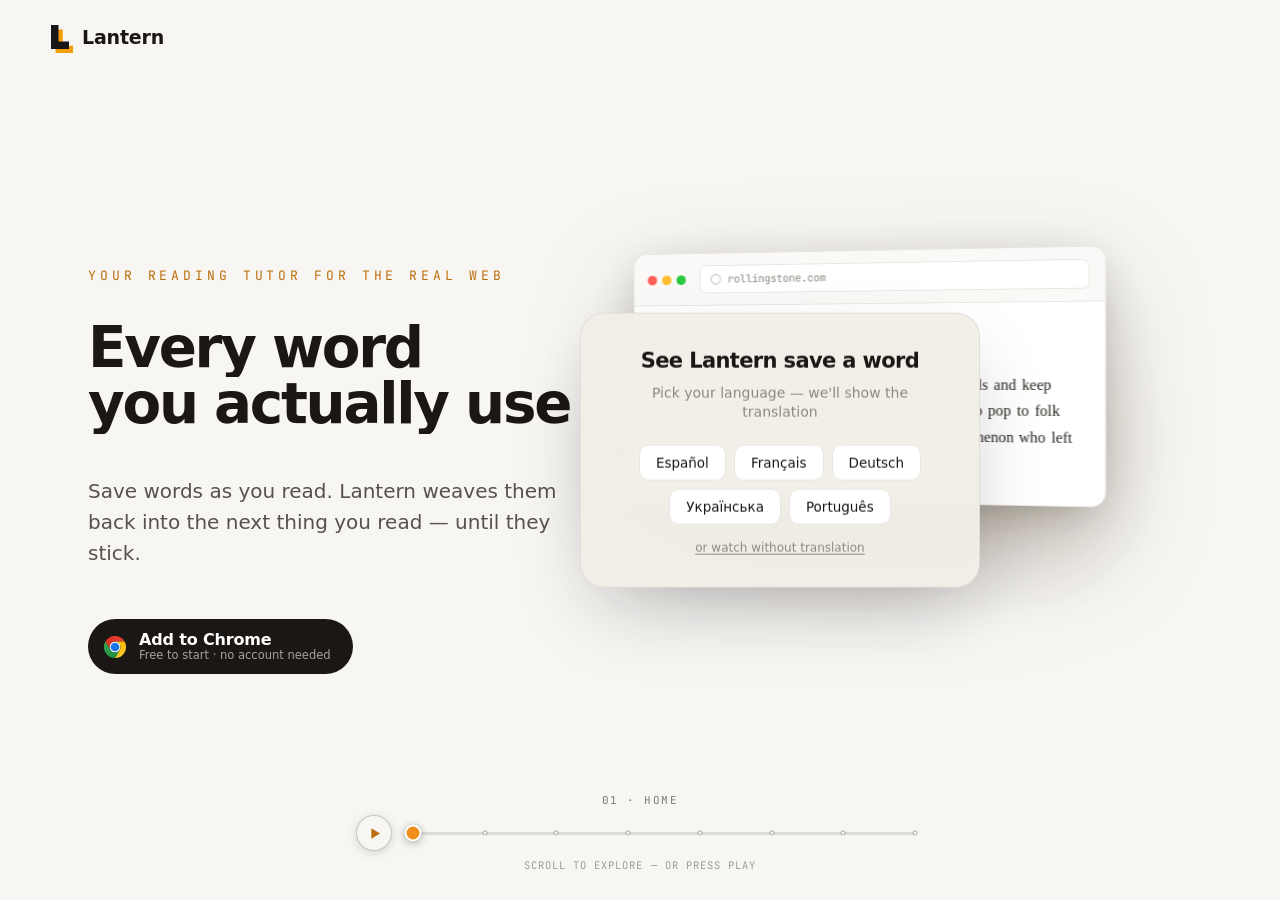
==== commit 40f1f03d: "Mobile: font size 13→15px, --m-vgap token, install note copy Co-Authored-By: Claude Sonnet 4.6 <nore" ====
--- a/index.html
+++ b/index.html
@@ -1201,6 +1201,9 @@
    swipe-navigable phases, bottom progress dots
    ═══════════════════════════════════════════════════════ */
 @media (max-width: 920px) {
+  /* single spacing token — all gaps/paddings above and below the browser derive from this */
+  :root { --m-vgap: 12px; }
+
   .m-only { display: block; }
   .d-only { display: none; }
   /* inline-safe mobile hide: stays inline on desktop (no rule there), drops out
@@ -1230,7 +1233,7 @@
     grid-template-columns: 1fr !important;
     grid-template-rows: auto auto auto 1fr !important;  /* copy · browser · CTA · spacer */
     align-items: start !important;
-    gap: 10px !important;
+    gap: var(--m-vgap) !important;
     height: 100% !important;
   }
 
@@ -1280,8 +1283,8 @@
   #hero .hero-copy-p4 .p2-sub,
   #hero .hero-copy-p5 .p2-sub {
     display: -webkit-box !important; -webkit-box-orient: vertical; -webkit-line-clamp: 3; overflow: hidden;
-    margin: 9px auto 0 !important; max-width: none;   /* fill the 90vw copy box, matching the browser width */
-    font-size: 13px !important; line-height: 1.45;
+    margin: var(--m-vgap) auto 0 !important; max-width: none;   /* fill the 90vw copy box, matching the browser width */
+    font-size: 15px !important; line-height: 1.45;
   }
   #hero .hero-copy .hcta { margin-top: 10px; }
   #hero .hero-copy-p2 h2,
@@ -2405,7 +2408,7 @@
     </div>
     <div class="d1-fine d-only">Free to start · no account needed · works on any site</div>
     <div class="m-only m-close-cta">
-      <p class="m-close-note">Lantern is a Chrome extension —<br>open on your Mac or PC to install.</p>
+      <p class="m-close-note">Chrome extension — opens on Mac or PC.</p>
       <button class="m-share-btn" data-m-share aria-label="Send to desktop">
         <svg viewBox="0 0 24 24" fill="none" stroke="currentColor" stroke-width="2.2" stroke-linecap="round" stroke-linejoin="round" aria-hidden="true"><path d="M4 12v8a2 2 0 0 0 2 2h12a2 2 0 0 0 2-2v-8"/><polyline points="16 6 12 2 8 6"/><line x1="12" y1="2" x2="12" y2="15"/></svg>
         <span>Send to desktop</span>
